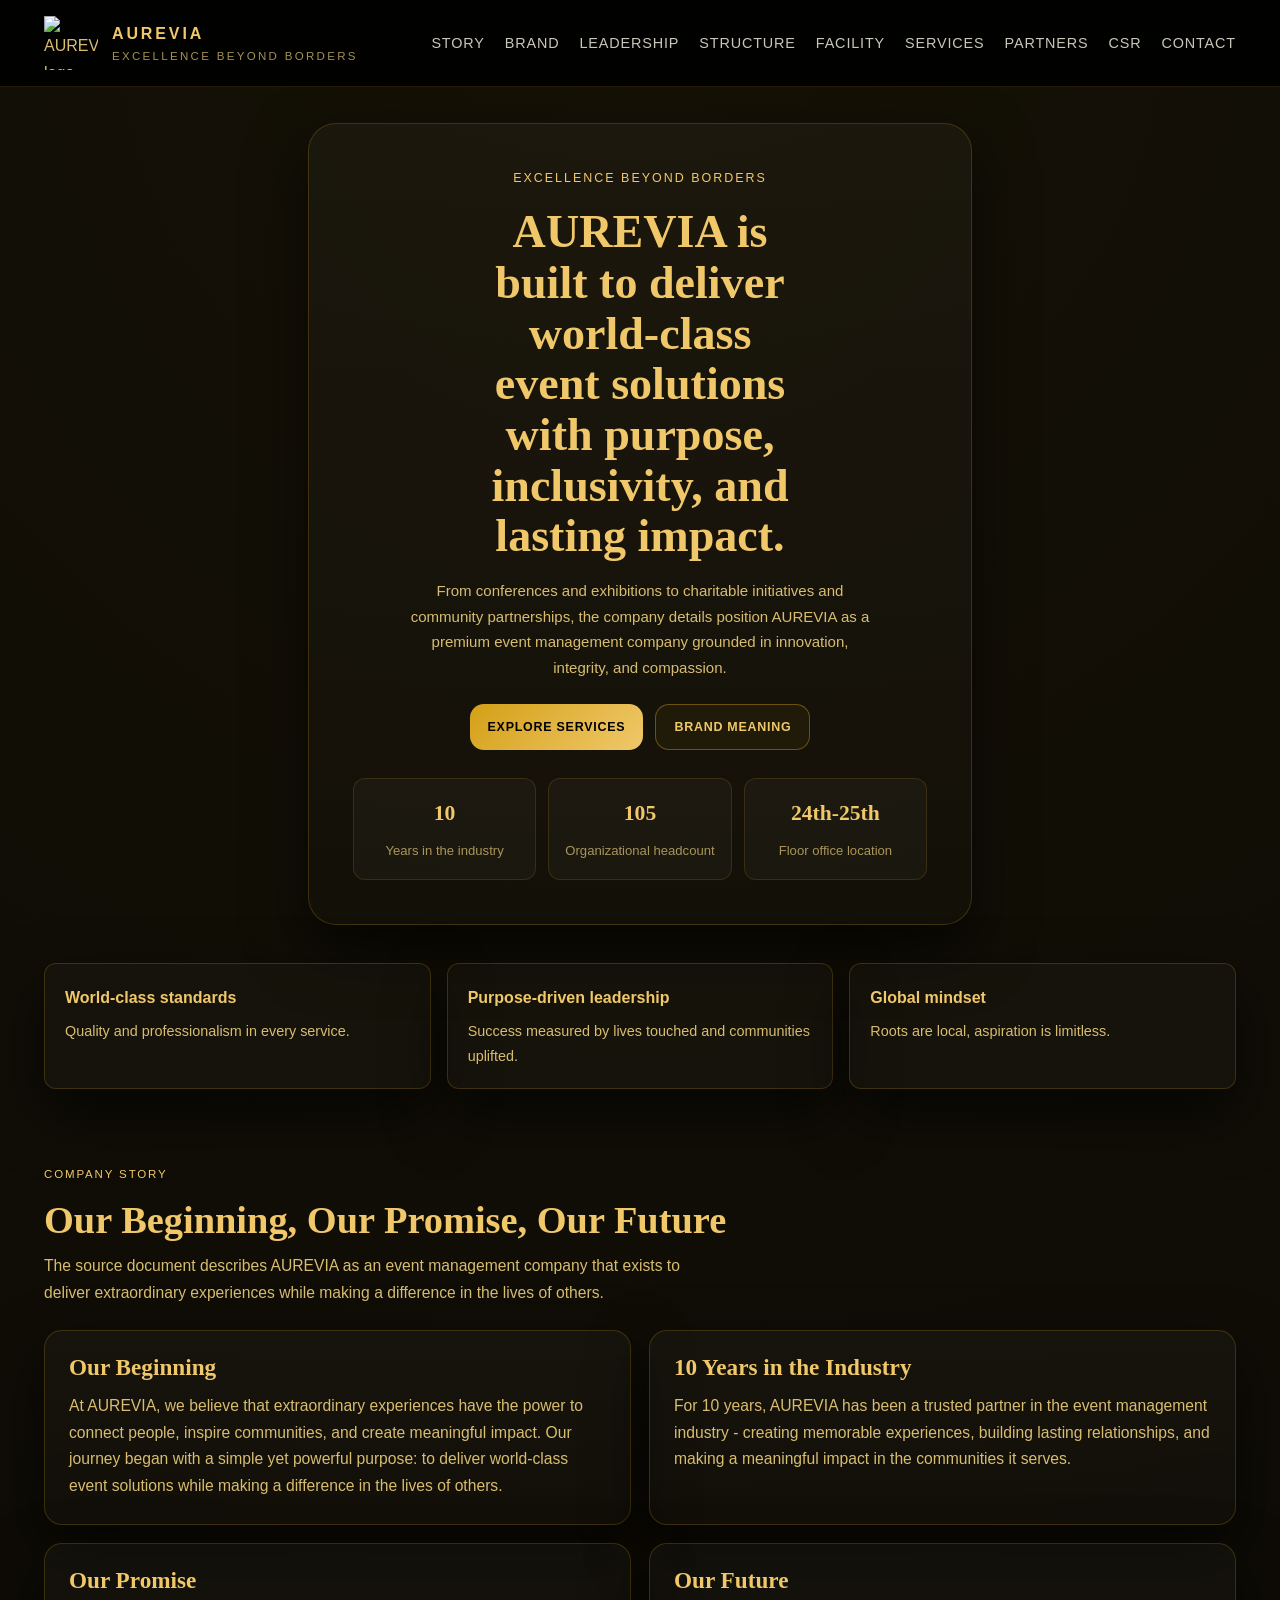
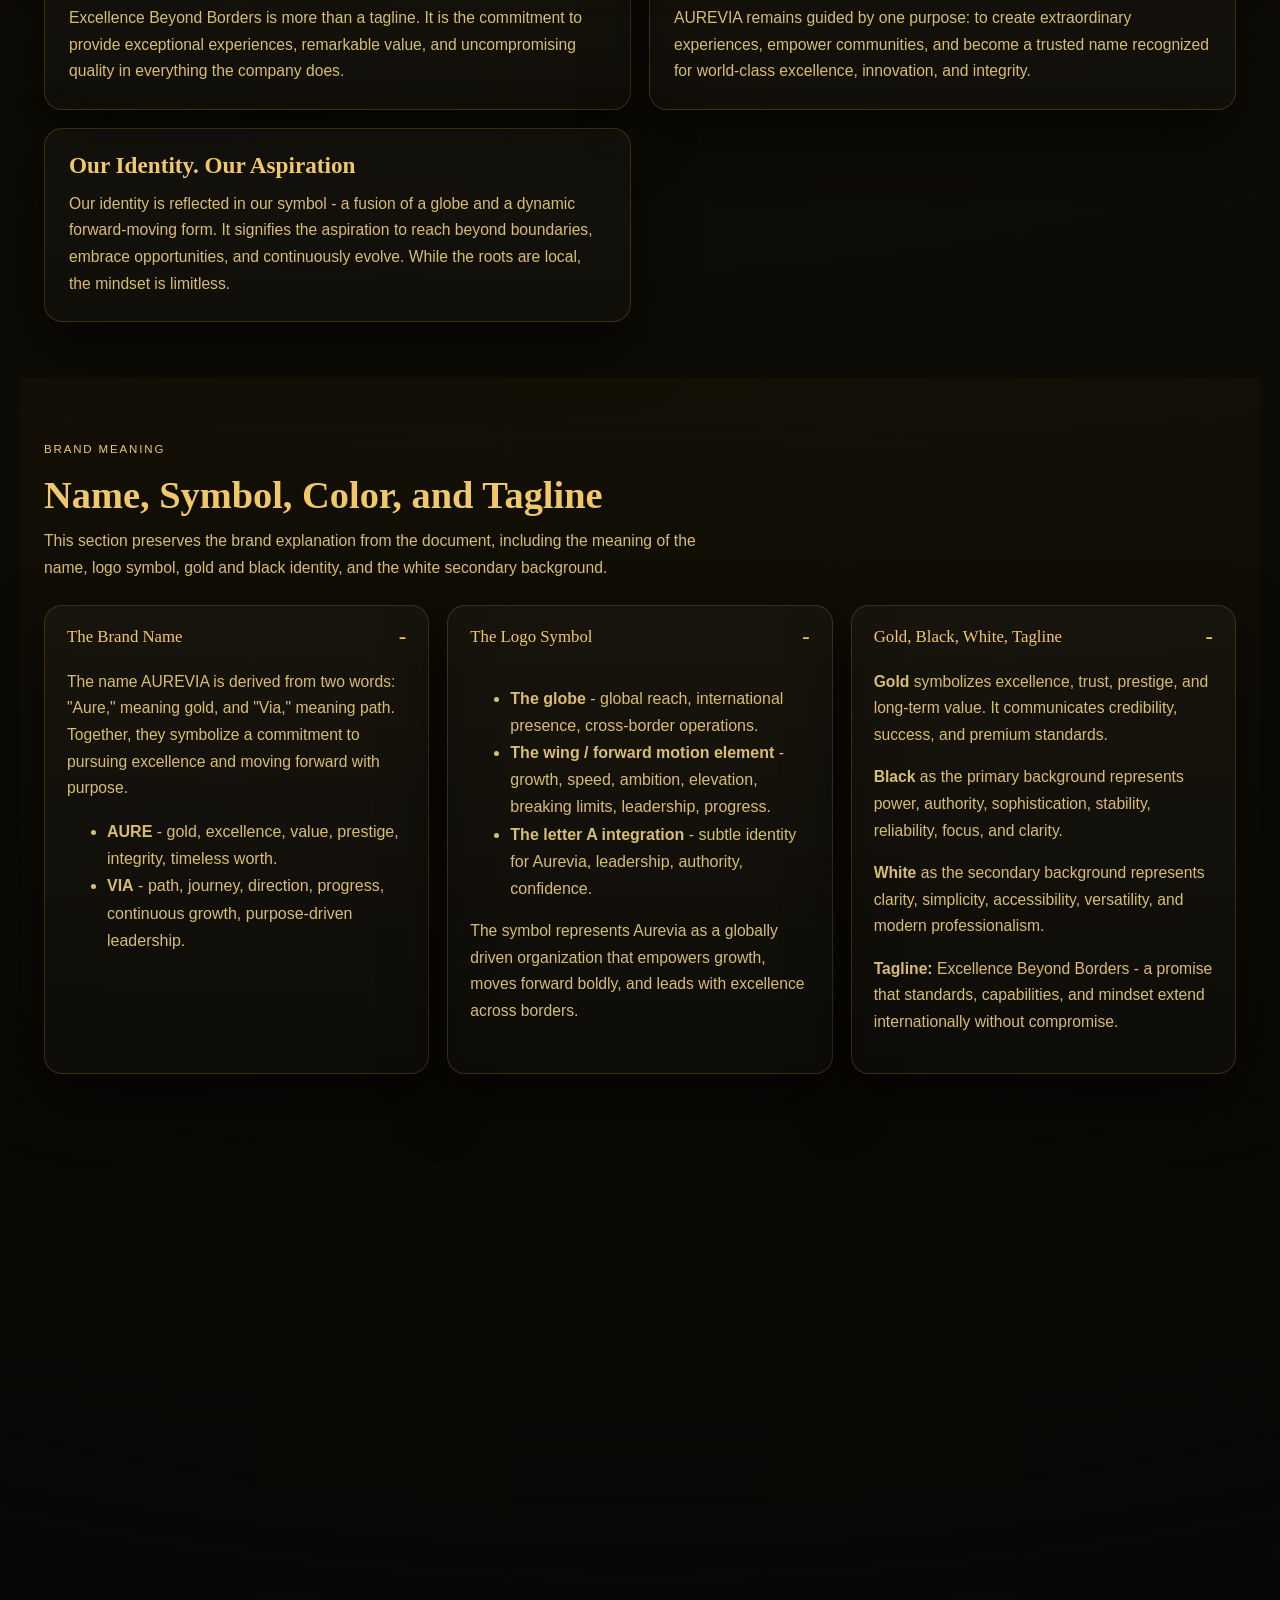
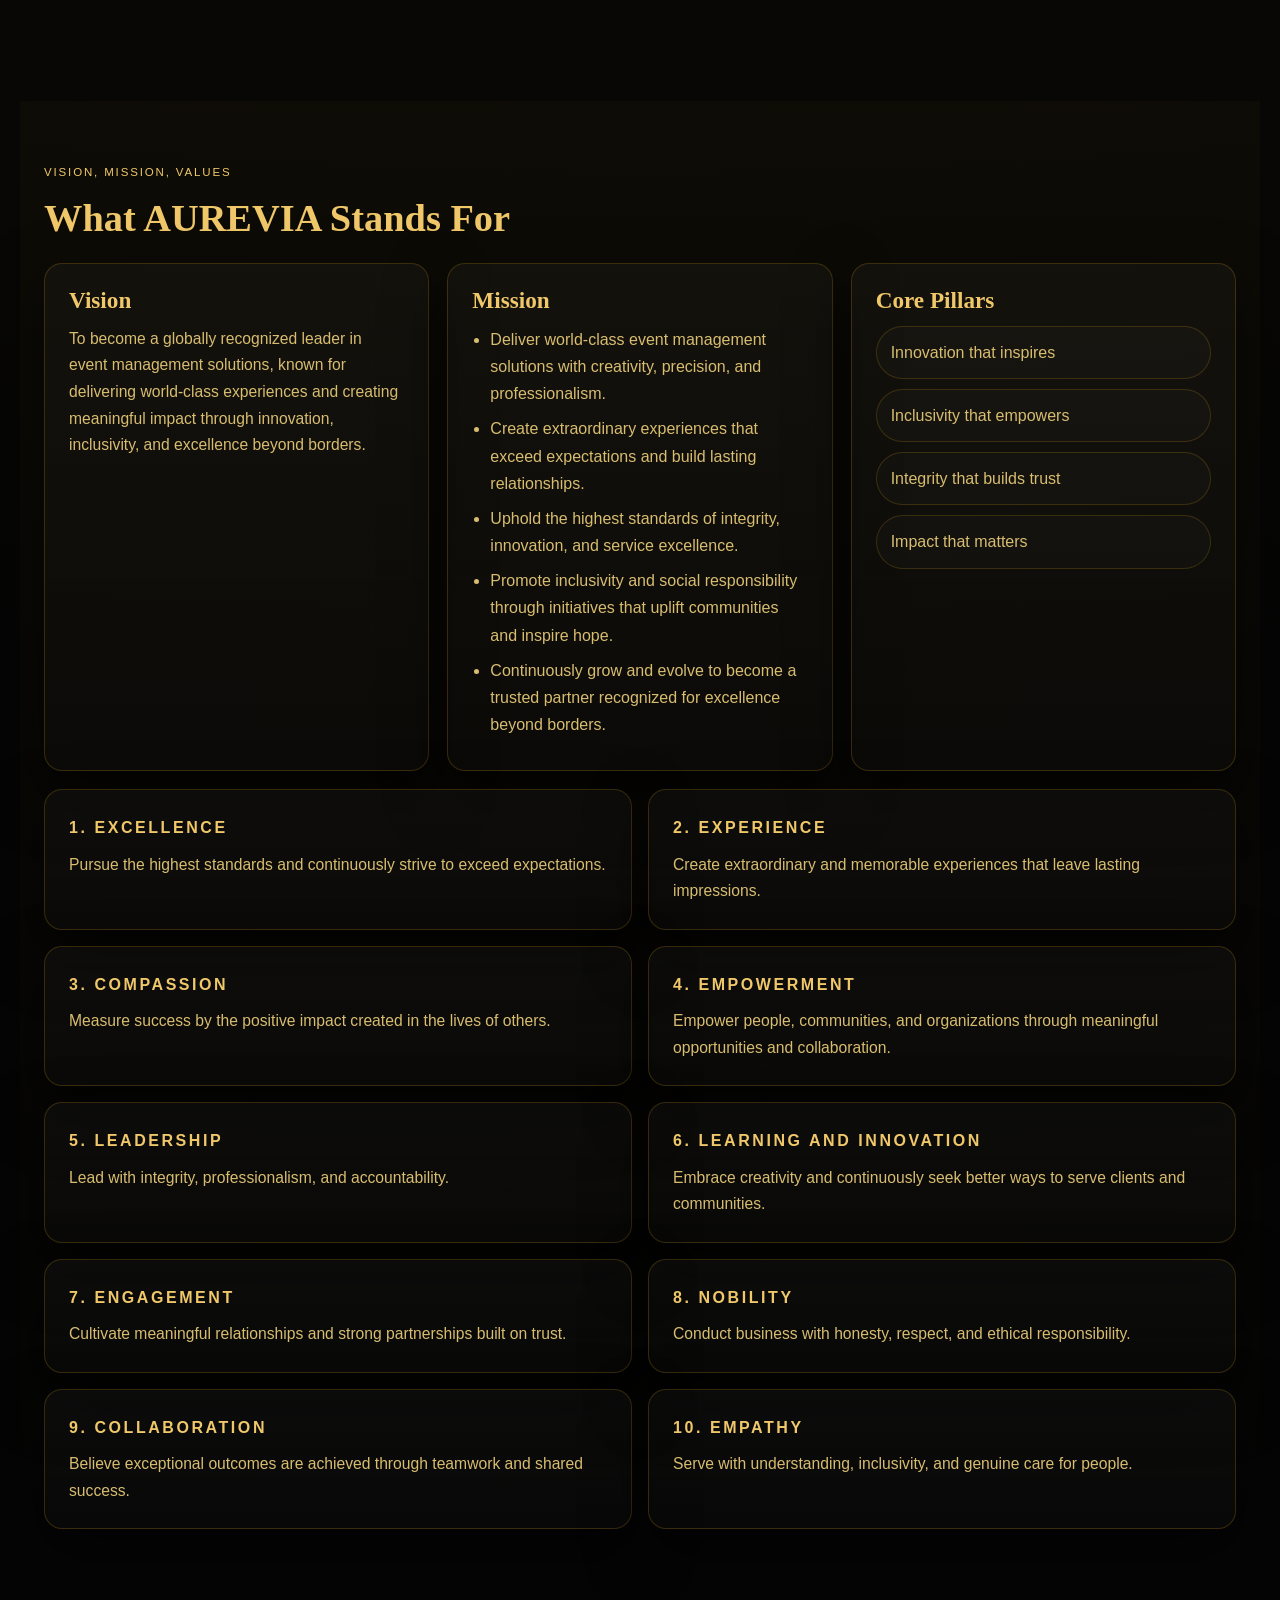
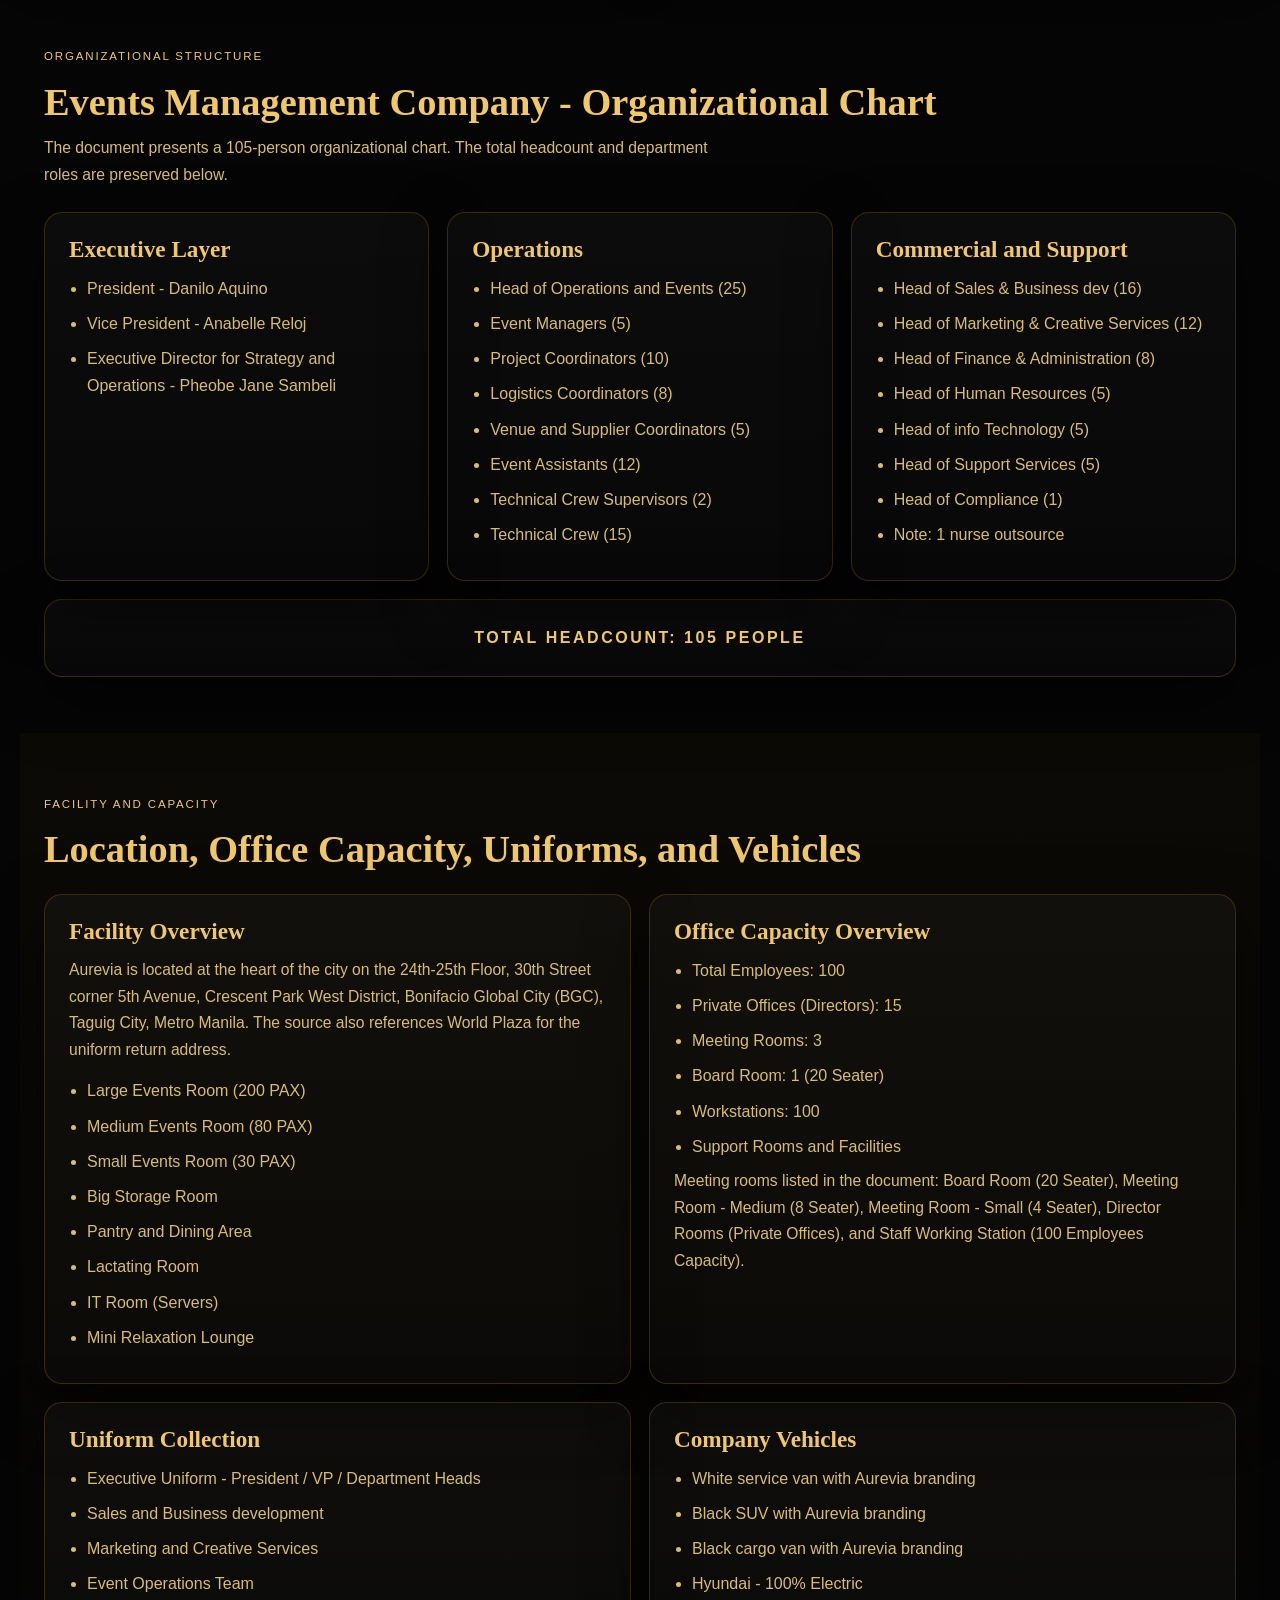
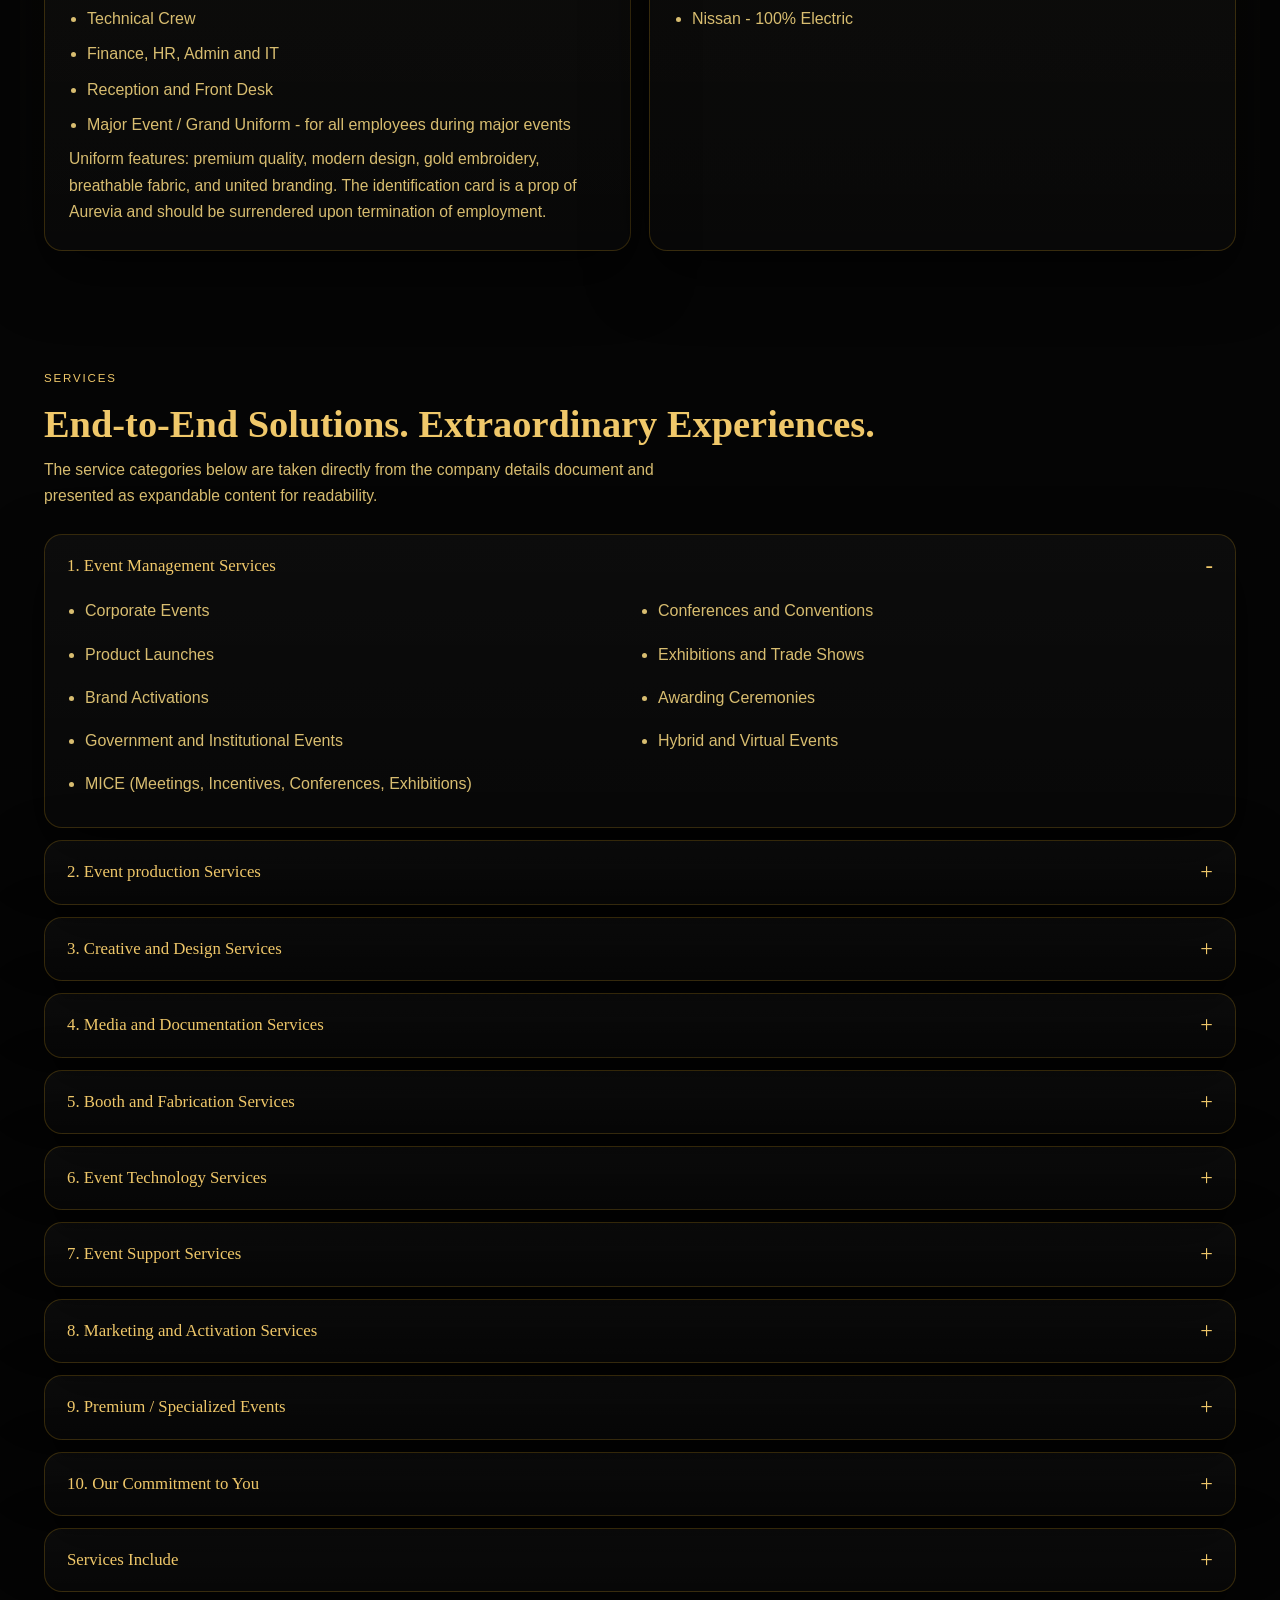
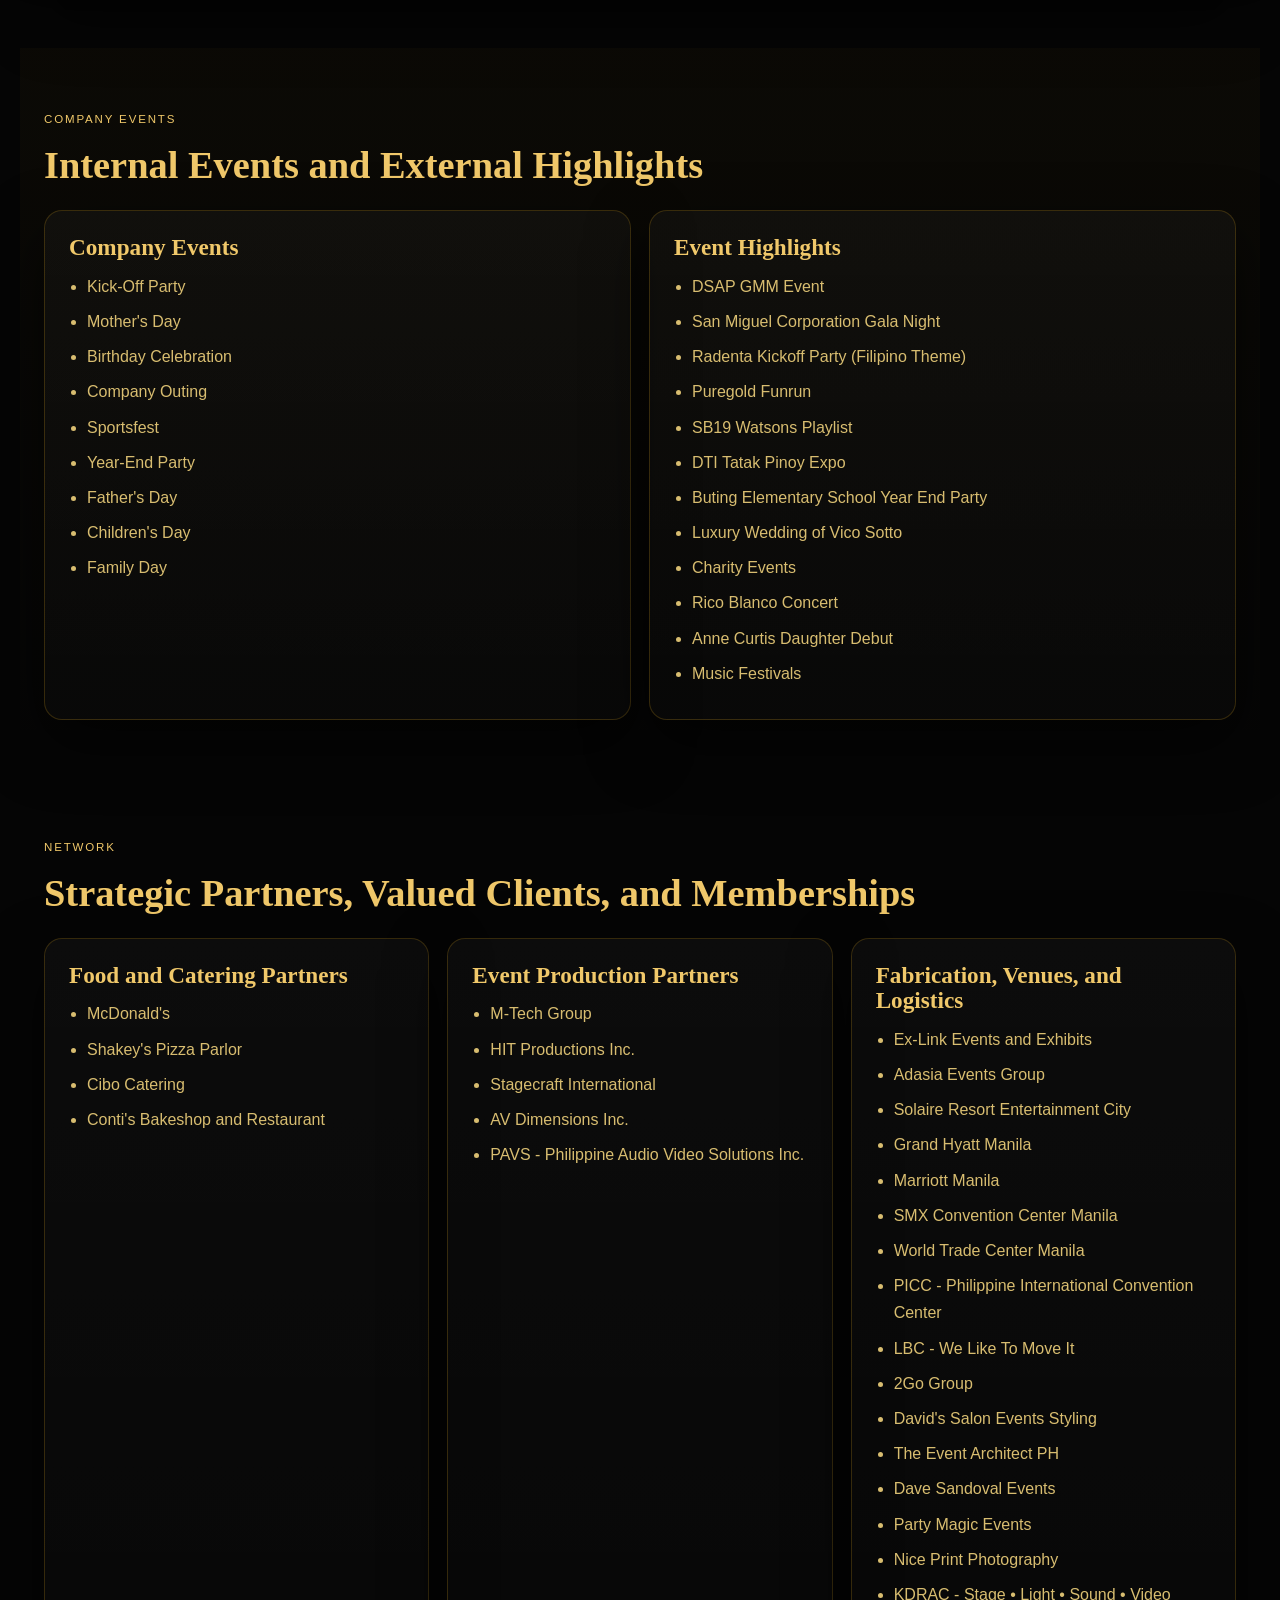
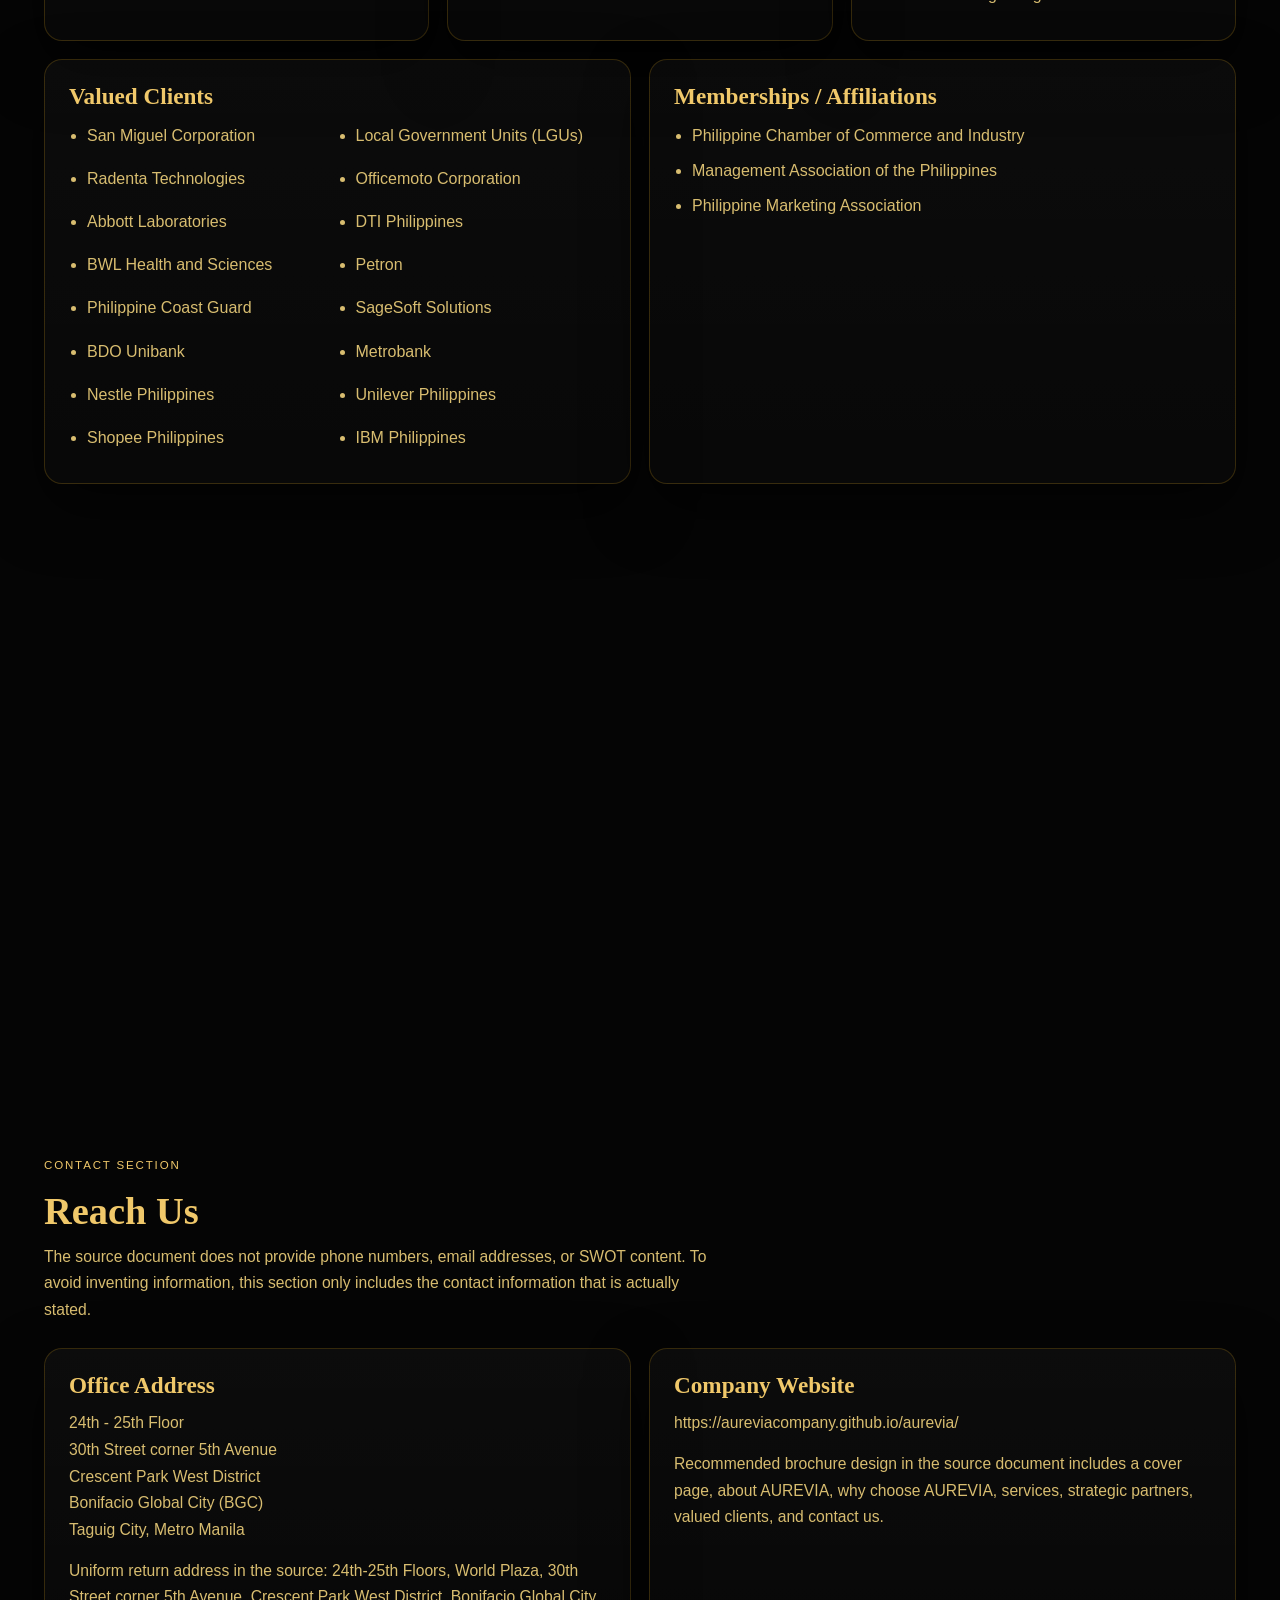
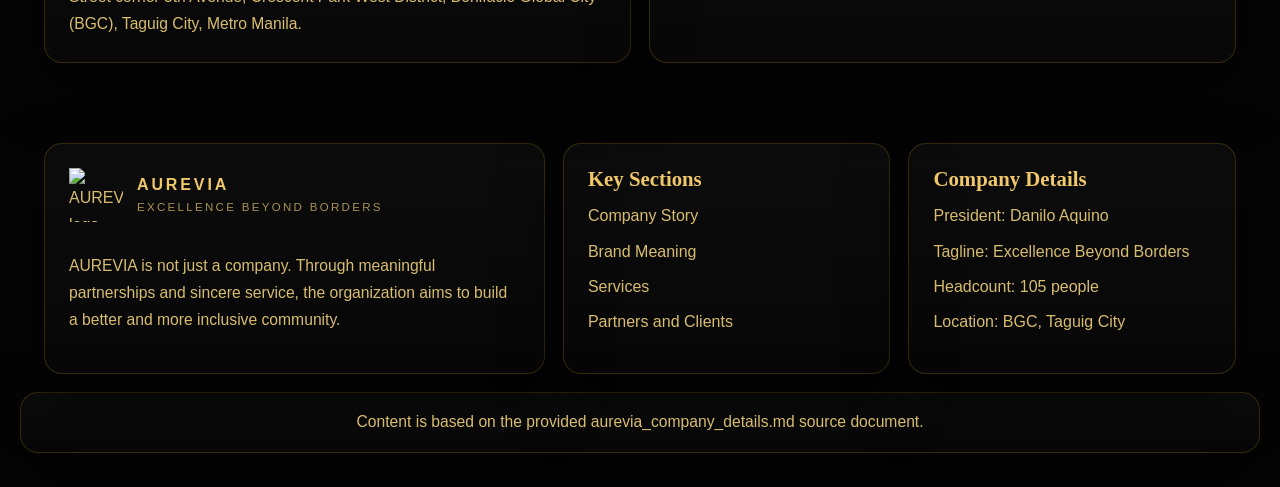
==== index.html @ bca91273 "jkbjkb" ====
<!DOCTYPE html>
<html lang="en">
<head>
  <meta charset="UTF-8">
  <meta name="description" content="AUREVIA company website based on the provided company details document.">
  <meta name="viewport" content="width=device-width, initial-scale=1, shrink-to-fit=no">
  <title>AUREVIA | Excellence Beyond Borders</title>
  <link rel="icon" href="img/core-img/favicon.ico">
  <link rel="stylesheet" href="style.css">
  <link rel="stylesheet" href="css/custom-override.css">
</head>
<body id="top">
  <header class="ve-header" id="ve-sticky">
    <div class="ve-nav-wrap">
      <a class="ve-brand" href="#top" aria-label="AUREVIA home">
        <img src="AUREVIA Logo.png" alt="AUREVIA logo" class="ve-logo-img">
        <span class="ve-brand-copy">
          <strong>AUREVIA</strong>
          <span>Excellence Beyond Borders</span>
        </span>
      </a>

      <nav class="ve-nav" aria-label="Primary navigation">
        <a href="#story">Story</a>
        <a href="#brand">Brand</a>
        <a href="#leadership">Leadership</a>
        <a href="#structure">Structure</a>
        <a href="#facility">Facility</a>
        <a href="#services">Services</a>
        <a href="#partners">Partners</a>
        <a href="#csr">CSR</a>
        <a href="#contact">Contact</a>
      </nav>

      <button class="ve-toggler" id="ve-toggle" aria-label="Toggle menu" aria-expanded="false">
        <span></span><span></span><span></span>
      </button>
    </div>

    <div class="ve-mobile-menu" id="ve-mobile-menu">
      <a href="#story">Story</a>
      <a href="#brand">Brand</a>
      <a href="#leadership">Leadership</a>
      <a href="#structure">Structure</a>
      <a href="#facility">Facility</a>
      <a href="#services">Services</a>
      <a href="#partners">Partners</a>
      <a href="#csr">CSR</a>
      <a href="#contact">Contact</a>
    </div>
  </header>

  <main>
    <section class="ve-hero ve-hero-full" data-reveal>
      <div class="ve-hero-copy">
        <span class="ve-kicker">Excellence Beyond Borders</span>
        <h1>AUREVIA is built to deliver world-class event solutions with purpose, inclusivity, and lasting impact.</h1>
        <p>From conferences and exhibitions to charitable initiatives and community partnerships, the company details position AUREVIA as a premium event management company grounded in innovation, integrity, and compassion.</p>
        <div class="ve-hero-actions">
          <a href="#services" class="ve-btn-primary">Explore Services</a>
          <a href="#brand" class="ve-btn-ghost">Brand Meaning</a>
        </div>
        <div class="ve-hero-metrics">
          <div><strong>10</strong><span>Years in the industry</span></div>
          <div><strong>105</strong><span>Organizational headcount</span></div>
          <div><strong>24th-25th</strong><span>Floor office location</span></div>
        </div>
      </div>
    </section>

    <section class="ve-strip" data-reveal>
      <div><strong>World-class standards</strong><span>Quality and professionalism in every service.</span></div>
      <div><strong>Purpose-driven leadership</strong><span>Success measured by lives touched and communities uplifted.</span></div>
      <div><strong>Global mindset</strong><span>Roots are local, aspiration is limitless.</span></div>
    </section>

    <section class="ve-section" id="story" data-reveal>
      <div class="ve-section-head">
        <span class="ve-section-tag">Company Story</span>
        <h2>Our Beginning, Our Promise, Our Future</h2>
        <p>The source document describes AUREVIA as an event management company that exists to deliver extraordinary experiences while making a difference in the lives of others.</p>
      </div>
      <div class="ve-grid ve-grid-2">
        <article class="ve-card">
          <h3>Our Beginning</h3>
          <p>At AUREVIA, we believe that extraordinary experiences have the power to connect people, inspire communities, and create meaningful impact. Our journey began with a simple yet powerful purpose: to deliver world-class event solutions while making a difference in the lives of others.</p>
        </article>
        <article class="ve-card">
          <h3>10 Years in the Industry</h3>
          <p>For 10 years, AUREVIA has been a trusted partner in the event management industry - creating memorable experiences, building lasting relationships, and making a meaningful impact in the communities it serves.</p>
        </article>
        <article class="ve-card">
          <h3>Our Promise</h3>
          <p>Excellence Beyond Borders is more than a tagline. It is the commitment to provide exceptional experiences, remarkable value, and uncompromising quality in everything the company does.</p>
        </article>
        <article class="ve-card">
          <h3>Our Future</h3>
          <p>AUREVIA remains guided by one purpose: to create extraordinary experiences, empower communities, and become a trusted name recognized for world-class excellence, innovation, and integrity.</p>
        </article>
        <article class="ve-card">
          <h3>Our Identity. Our Aspiration</h3>
          <p>Our identity is reflected in our symbol - a fusion of a globe and a dynamic forward-moving form. It signifies the aspiration to reach beyond boundaries, embrace opportunities, and continuously evolve. While the roots are local, the mindset is limitless.</p>
        </article>
      </div>
    </section>

    <section class="ve-section ve-section-alt" id="brand" data-reveal>
      <div class="ve-section-head">
        <span class="ve-section-tag">Brand Meaning</span>
        <h2>Name, Symbol, Color, and Tagline</h2>
        <p>This section preserves the brand explanation from the document, including the meaning of the name, logo symbol, gold and black identity, and the white secondary background.</p>
      </div>
      <div class="ve-grid ve-grid-3">
        <details class="ve-accordion" open>
          <summary>The Brand Name</summary>
          <div>
            <p>The name AUREVIA is derived from two words: "Aure," meaning gold, and "Via," meaning path. Together, they symbolize a commitment to pursuing excellence and moving forward with purpose.</p>
            <ul>
              <li><strong>AURE</strong> - gold, excellence, value, prestige, integrity, timeless worth.</li>
              <li><strong>VIA</strong> - path, journey, direction, progress, continuous growth, purpose-driven leadership.</li>
            </ul>
          </div>
        </details>
        <details class="ve-accordion" open>
          <summary>The Logo Symbol</summary>
          <div>
            <ul>
              <li><strong>The globe</strong> - global reach, international presence, cross-border operations.</li>
              <li><strong>The wing / forward motion element</strong> - growth, speed, ambition, elevation, breaking limits, leadership, progress.</li>
              <li><strong>The letter A integration</strong> - subtle identity for Aurevia, leadership, authority, confidence.</li>
            </ul>
            <p>The symbol represents Aurevia as a globally driven organization that empowers growth, moves forward boldly, and leads with excellence across borders.</p>
          </div>
        </details>
        <details class="ve-accordion" open>
          <summary>Gold, Black, White, Tagline</summary>
          <div>
            <p><strong>Gold</strong> symbolizes excellence, trust, prestige, and long-term value. It communicates credibility, success, and premium standards.</p>
            <p><strong>Black</strong> as the primary background represents power, authority, sophistication, stability, reliability, focus, and clarity.</p>
            <p><strong>White</strong> as the secondary background represents clarity, simplicity, accessibility, versatility, and modern professionalism.</p>
            <p><strong>Tagline:</strong> Excellence Beyond Borders - a promise that standards, capabilities, and mindset extend internationally without compromise.</p>
          </div>
        </details>
      </div>
    </section>

    <section class="ve-section" id="leadership" data-reveal>
      <div class="ve-section-head">
        <span class="ve-section-tag">Leadership</span>
        <h2>Leadership With Purpose</h2>
        <p>AUREVIA is founded and led by President Danilo Aquino, whose journey as a Person with Disability reflects resilience, determination, and a deep commitment to serving others.</p>
      </div>
      <div class="ve-grid ve-grid-2">
        <article class="ve-card ve-leader-card">
          <div class="ve-avatar">DA</div>
          <div>
            <h3>President Danilo Aquino</h3>
            <p>Founder and leader of AUREVIA. The document explicitly frames his leadership as one centered on resilience, determination, compassion, and community impact.</p>
          </div>
        </article>
        <article class="ve-card">
          <h3>Compassion and Inclusivity</h3>
          <p>Under Danilo Aquino, AUREVIA has embraced a culture of compassion and inclusivity, championing charitable initiatives and meaningful partnerships that bring hope, joy, and opportunities to children, persons with disabilities, and underserved communities.</p>
          <p>These words - We Care. We Share. - define the organization and connect every conference, exhibition, product launch, corporate gathering, and celebration to something greater than the event itself.</p>
        </article>
      </div>
    </section>

    <section class="ve-section ve-section-alt" id="mission" data-reveal>
      <div class="ve-section-head">
        <span class="ve-section-tag">Vision, Mission, Values</span>
        <h2>What AUREVIA Stands For</h2>
      </div>
      <div class="ve-grid ve-grid-3">
        <article class="ve-card">
          <h3>Vision</h3>
          <p>To become a globally recognized leader in event management solutions, known for delivering world-class experiences and creating meaningful impact through innovation, inclusivity, and excellence beyond borders.</p>
        </article>
        <article class="ve-card">
          <h3>Mission</h3>
          <ul class="ve-bullets">
            <li>Deliver world-class event management solutions with creativity, precision, and professionalism.</li>
            <li>Create extraordinary experiences that exceed expectations and build lasting relationships.</li>
            <li>Uphold the highest standards of integrity, innovation, and service excellence.</li>
            <li>Promote inclusivity and social responsibility through initiatives that uplift communities and inspire hope.</li>
            <li>Continuously grow and evolve to become a trusted partner recognized for excellence beyond borders.</li>
          </ul>
        </article>
        <article class="ve-card">
          <h3>Core Pillars</h3>
          <ul class="ve-pill-grid">
            <li>Innovation that inspires</li>
            <li>Inclusivity that empowers</li>
            <li>Integrity that builds trust</li>
            <li>Impact that matters</li>
          </ul>
        </article>
      </div>
      <div class="ve-values-grid">
        <article class="ve-value"><strong>1. Excellence</strong><span>Pursue the highest standards and continuously strive to exceed expectations.</span></article>
        <article class="ve-value"><strong>2. eXperience</strong><span>Create extraordinary and memorable experiences that leave lasting impressions.</span></article>
        <article class="ve-value"><strong>3. Compassion</strong><span>Measure success by the positive impact created in the lives of others.</span></article>
        <article class="ve-value"><strong>4. Empowerment</strong><span>Empower people, communities, and organizations through meaningful opportunities and collaboration.</span></article>
        <article class="ve-value"><strong>5. Leadership</strong><span>Lead with integrity, professionalism, and accountability.</span></article>
        <article class="ve-value"><strong>6. Learning and Innovation</strong><span>Embrace creativity and continuously seek better ways to serve clients and communities.</span></article>
        <article class="ve-value"><strong>7. Engagement</strong><span>Cultivate meaningful relationships and strong partnerships built on trust.</span></article>
        <article class="ve-value"><strong>8. Nobility</strong><span>Conduct business with honesty, respect, and ethical responsibility.</span></article>
        <article class="ve-value"><strong>9. Collaboration</strong><span>Believe exceptional outcomes are achieved through teamwork and shared success.</span></article>
        <article class="ve-value"><strong>10. Empathy</strong><span>Serve with understanding, inclusivity, and genuine care for people.</span></article>
      </div>
    </section>

    <section class="ve-section" id="structure" data-reveal>
      <div class="ve-section-head">
        <span class="ve-section-tag">Organizational Structure</span>
        <h2>Events Management Company - Organizational Chart</h2>
        <p>The document presents a 105-person organizational chart. The total headcount and department roles are preserved below.</p>
      </div>
      <div class="ve-grid ve-grid-3">
        <article class="ve-card"><h3>Executive Layer</h3><ul class="ve-bullets"><li>President - Danilo Aquino</li><li>Vice President - Anabelle Reloj</li><li>Executive Director for Strategy and Operations - Pheobe Jane Sambeli</li></ul></article>
        <article class="ve-card"><h3>Operations</h3><ul class="ve-bullets"><li>Head of Operations and Events (25)</li><li>Event Managers (5)</li><li>Project Coordinators (10)</li><li>Logistics Coordinators (8)</li><li>Venue and Supplier Coordinators (5)</li><li>Event Assistants (12)</li><li>Technical Crew Supervisors (2)</li><li>Technical Crew (15)</li></ul></article>
        <article class="ve-card"><h3>Commercial and Support</h3><ul class="ve-bullets"><li>Head of Sales & Business dev (16)</li><li>Head of Marketing & Creative Services (12)</li><li>Head of Finance & Administration (8)</li><li>Head of Human Resources (5)</li><li>Head of info Technology (5)</li><li>Head of Support Services (5)</li><li>Head of Compliance (1)</li><li>Note: 1 nurse outsource</li></ul></article>
      </div>
      <div class="ve-note">Total Headcount: 105 People</div>
    </section>

    <section class="ve-section ve-section-alt" id="facility" data-reveal>
      <div class="ve-section-head">
        <span class="ve-section-tag">Facility and Capacity</span>
        <h2>Location, Office Capacity, Uniforms, and Vehicles</h2>
      </div>
      <div class="ve-grid ve-grid-2">
        <article class="ve-card">
          <h3>Facility Overview</h3>
          <p>Aurevia is located at the heart of the city on the 24th-25th Floor, 30th Street corner 5th Avenue, Crescent Park West District, Bonifacio Global City (BGC), Taguig City, Metro Manila. The source also references World Plaza for the uniform return address.</p>
          <ul class="ve-bullets">
            <li>Large Events Room (200 PAX)</li>
            <li>Medium Events Room (80 PAX)</li>
            <li>Small Events Room (30 PAX)</li>
            <li>Big Storage Room</li>
            <li>Pantry and Dining Area</li>
            <li>Lactating Room</li>
            <li>IT Room (Servers)</li>
            <li>Mini Relaxation Lounge</li>
          </ul>
        </article>
        <article class="ve-card">
          <h3>Office Capacity Overview</h3>
          <ul class="ve-bullets">
            <li>Total Employees: 100</li>
            <li>Private Offices (Directors): 15</li>
            <li>Meeting Rooms: 3</li>
            <li>Board Room: 1 (20 Seater)</li>
            <li>Workstations: 100</li>
            <li>Support Rooms and Facilities</li>
          </ul>
          <p>Meeting rooms listed in the document: Board Room (20 Seater), Meeting Room - Medium (8 Seater), Meeting Room - Small (4 Seater), Director Rooms (Private Offices), and Staff Working Station (100 Employees Capacity).</p>
        </article>
        <article class="ve-card">
          <h3>Uniform Collection</h3>
          <ul class="ve-bullets">
            <li>Executive Uniform - President / VP / Department Heads</li>
            <li>Sales and Business development</li>
            <li>Marketing and Creative Services</li>
            <li>Event Operations Team</li>
            <li>Technical Crew</li>
            <li>Finance, HR, Admin and IT</li>
            <li>Reception and Front Desk</li>
            <li>Major Event / Grand Uniform - for all employees during major events</li>
          </ul>
          <p>Uniform features: premium quality, modern design, gold embroidery, breathable fabric, and united branding. The identification card is a prop of Aurevia and should be surrendered upon termination of employment.</p>
        </article>
        <article class="ve-card">
          <h3>Company Vehicles</h3>
          <ul class="ve-bullets">
            <li>White service van with Aurevia branding</li>
            <li>Black SUV with Aurevia branding</li>
            <li>Black cargo van with Aurevia branding</li>
            <li>Hyundai - 100% Electric</li>
            <li>Nissan - 100% Electric</li>
          </ul>
        </article>
      </div>
    </section>

    <section class="ve-section" id="services" data-reveal>
      <div class="ve-section-head">
        <span class="ve-section-tag">Services</span>
        <h2>End-to-End Solutions. Extraordinary Experiences.</h2>
        <p>The service categories below are taken directly from the company details document and presented as expandable content for readability.</p>
      </div>
      <div class="ve-accordion-list">
        <details class="ve-accordion" open><summary>1. Event Management Services</summary><div><ul class="ve-bullets inline"><li>Corporate Events</li><li>Conferences and Conventions</li><li>Product Launches</li><li>Exhibitions and Trade Shows</li><li>Brand Activations</li><li>Awarding Ceremonies</li><li>Government and Institutional Events</li><li>Hybrid and Virtual Events</li><li>MICE (Meetings, Incentives, Conferences, Exhibitions)</li></ul></div></details>
        <details class="ve-accordion"><summary>2. Event production Services</summary><div><ul class="ve-bullets inline"><li>Stage Design and production</li><li>Audio-Visual production</li><li>Sound System Management</li><li>Lighting Design and execution</li><li>LED Wall Integration</li><li>Technical Direction</li><li>Event Run-Down Management</li><li>Livestream and Broadcast production</li></ul></div></details>
        <details class="ve-accordion"><summary>3. Creative and Design Services</summary><div><ul class="ve-bullets inline"><li>Event Concept development</li><li>Event Branding and Visual Identity</li><li>Graphic Design (tarpaulin, backdrops, invites)</li><li>Motion Graphics and Video Assets</li><li>Event Styling Concepts</li></ul></div></details>
        <details class="ve-accordion"><summary>4. Media and Documentation Services</summary><div><ul class="ve-bullets inline"><li>Event Photography</li><li>Event Videography</li><li>Same-Day Edit (SDE) Videos</li><li>Social Media Event Coverage</li><li>Highlight Reels and Corporate AVPs</li></ul></div></details>
        <details class="ve-accordion"><summary>5. Booth and Fabrication Services</summary><div><ul class="ve-bullets inline"><li>Exhibit Booth Design and Construction</li><li>Event Backdrop Fabrication</li><li>Stage Set Construction</li><li>Mall Activation Booths</li><li>Custom Installations</li><li>Corporate Display Structures</li></ul></div></details>
        <details class="ve-accordion"><summary>6. Event Technology Services</summary><div><ul class="ve-bullets inline"><li>Online Registration Systems</li><li>QR Code Attendance Systems</li><li>Event Mobile Applications</li><li>Digital Ticketing Systems</li><li>Virtual Event Platforms</li><li>Hybrid Event Integration</li><li>Audience Engagement Tools</li></ul></div></details>
        <details class="ve-accordion"><summary>7. Event Support Services</summary><div><ul class="ve-bullets inline"><li>Catering Coordination</li><li>Venue Sourcing</li><li>Event Manpower (ushers, coordinators, staff)</li><li>VIP and Protocol Management</li><li>Event Logistics Coordination</li><li>Security Coordination</li><li>Transportation Coordination</li></ul></div></details>
        <details class="ve-accordion"><summary>8. Marketing and Activation Services</summary><div><ul class="ve-bullets inline"><li>Brand Activations</li><li>Experiential Marketing Campaigns</li><li>Product Sampling Events</li><li>Corporate Promotions</li><li>Influencer Events</li><li>Consumer Engagement Campaigns</li></ul></div></details>
        <details class="ve-accordion"><summary>9. Premium / Specialized Events</summary><div><ul class="ve-bullets inline"><li>International Conferences</li><li>Embassy and Diplomatic Events</li><li>Investor Forums</li><li>Luxury Gala Events</li><li>Corporate Anniversaries</li><li>dst Events</li><li>Executive Retreats</li><li>ESG / Sustainability Events</li></ul></div></details>
        <details class="ve-accordion"><summary>10. Our Commitment to You</summary><div><p>AUREVIA is committed to delivering excellence at every step, combining creativity, innovation, and flawless execution to create meaningful experiences that leave a lasting impact.</p><p>Your vision. Our passion. Unforgettable results.</p><ul class="ve-bullets inline"><li>Experienced Professionals</li><li>Innovative and Creative</li><li>Reliable execution</li><li>Trusted Network of Partners</li><li>Excellence Beyond Borders</li></ul></div></details>
        <details class="ve-accordion"><summary>Services Include</summary><div><ul class="ve-bullets inline"><li>Business registration</li><li>Certificates</li><li>Awards</li><li>etc.</li></ul></div></details>
      </div>
    </section>

    <section class="ve-section ve-section-alt" id="events" data-reveal>
      <div class="ve-section-head">
        <span class="ve-section-tag">Company Events</span>
        <h2>Internal Events and External Highlights</h2>
      </div>
      <div class="ve-grid ve-grid-2">
        <article class="ve-card">
          <h3>Company Events</h3>
          <ul class="ve-bullets">
            <li>Kick-Off Party</li>
            <li>Mother's Day</li>
            <li>Birthday Celebration</li>
            <li>Company Outing</li>
            <li>Sportsfest</li>
            <li>Year-End Party</li>
            <li>Father's Day</li>
            <li>Children's Day</li>
            <li>Family Day</li>
          </ul>
        </article>
        <article class="ve-card">
          <h3>Event Highlights</h3>
          <ul class="ve-bullets">
            <li>DSAP GMM Event</li>
            <li>San Miguel Corporation Gala Night</li>
            <li>Radenta Kickoff Party (Filipino Theme)</li>
            <li>Puregold Funrun</li>
            <li>SB19 Watsons Playlist</li>
            <li>DTI Tatak Pinoy Expo</li>
            <li>Buting Elementary School Year End Party</li>
            <li>Luxury Wedding of Vico Sotto</li>
            <li>Charity Events</li>
            <li>Rico Blanco Concert</li>
            <li>Anne Curtis Daughter Debut</li>
            <li>Music Festivals</li>
          </ul>
        </article>
      </div>
    </section>

    <section class="ve-section" id="partners" data-reveal>
      <div class="ve-section-head">
        <span class="ve-section-tag">Network</span>
        <h2>Strategic Partners, Valued Clients, and Memberships</h2>
      </div>
      <div class="ve-grid ve-grid-3">
        <article class="ve-card"><h3>Food and Catering Partners</h3><ul class="ve-bullets"><li>McDonald's</li><li>Shakey's Pizza Parlor</li><li>Cibo Catering</li><li>Conti's Bakeshop and Restaurant</li></ul></article>
        <article class="ve-card"><h3>Event Production Partners</h3><ul class="ve-bullets"><li>M-Tech Group</li><li>HIT Productions Inc.</li><li>Stagecraft International</li><li>AV Dimensions Inc.</li><li>PAVS - Philippine Audio Video Solutions Inc.</li></ul></article>
        <article class="ve-card"><h3>Fabrication, Venues, and Logistics</h3><ul class="ve-bullets"><li>Ex-Link Events and Exhibits</li><li>Adasia Events Group</li><li>Solaire Resort Entertainment City</li><li>Grand Hyatt Manila</li><li>Marriott Manila</li><li>SMX Convention Center Manila</li><li>World Trade Center Manila</li><li>PICC - Philippine International Convention Center</li><li>LBC - We Like To Move It</li><li>2Go Group</li><li>David's Salon Events Styling</li><li>The Event Architect PH</li><li>Dave Sandoval Events</li><li>Party Magic Events</li><li>Nice Print Photography</li><li>KDRAC - Stage • Light • Sound • Video</li></ul></article>
      </div>
      <div class="ve-grid ve-grid-2 ve-mt-2">
        <article class="ve-card"><h3>Valued Clients</h3><ul class="ve-bullets inline"><li>San Miguel Corporation</li><li>Local Government Units (LGUs)</li><li>Radenta Technologies</li><li>Officemoto Corporation</li><li>Abbott Laboratories</li><li>DTI Philippines</li><li>BWL Health and Sciences</li><li>Petron</li><li>Philippine Coast Guard</li><li>SageSoft Solutions</li><li>BDO Unibank</li><li>Metrobank</li><li>Nestle Philippines</li><li>Unilever Philippines</li><li>Shopee Philippines</li><li>IBM Philippines</li></ul></article>
        <article class="ve-card"><h3>Memberships / Affiliations</h3><ul class="ve-bullets"><li>Philippine Chamber of Commerce and Industry</li><li>Management Association of the Philippines</li><li>Philippine Marketing Association</li></ul></article>
      </div>
    </section>

    <section class="ve-section ve-section-alt" id="csr" data-reveal>
      <div class="ve-section-head">
        <span class="ve-section-tag">CSR / Community Impact</span>
        <h2>We Care. We Share. We Support. We Build.</h2>
      </div>
      <div class="ve-grid ve-grid-2">
        <article class="ve-card">
          <h3>In Partnership With</h3>
          <ul class="ve-bullets">
            <li>PDAO - Persons with Disability Affairs Office</li>
            <li>DSWD - Department of Social Welfare and development</li>
            <li>NCDA - National Council on Disability Affairs</li>
          </ul>
          <h3>CSR Activities</h3>
          <ul class="ve-bullets">
            <li>Charity Event with PDAO</li>
            <li>Kids Event - "Bringing Smiles, Inspiring Dreams - Kids' Day Out"</li>
            <li>CSR Activity in Partnership with DSWD</li>
          </ul>
        </article>
        <article class="ve-card">
          <h3>Our Commitments</h3>
          <ul class="ve-bullets">
            <li>WE CARE for people</li>
            <li>WE SHARE our time and resources</li>
            <li>WE SUPPORT inclusive communities</li>
            <li>WE BUILD a better tomorrow</li>
          </ul>
          <p>Every event the company creates is presented as an opportunity to inspire, give back, and make a lasting impact. The source concludes this section with: AUREVIA - Excellence Beyond Borders, Compassion Beyond Events.</p>
        </article>
      </div>
    </section>

    <section class="ve-section" id="contact" data-reveal>
      <div class="ve-section-head">
        <span class="ve-section-tag">Contact Section</span>
        <h2>Reach Us</h2>
        <p>The source document does not provide phone numbers, email addresses, or SWOT content. To avoid inventing information, this section only includes the contact information that is actually stated.</p>
      </div>
      <div class="ve-grid ve-grid-2">
        <article class="ve-card">
          <h3>Office Address</h3>
          <p>24th - 25th Floor<br>30th Street corner 5th Avenue<br>Crescent Park West District<br>Bonifacio Global City (BGC)<br>Taguig City, Metro Manila</p>
          <p>Uniform return address in the source: 24th-25th Floors, World Plaza, 30th Street corner 5th Avenue, Crescent Park West District, Bonifacio Global City (BGC), Taguig City, Metro Manila.</p>
        </article>
        <article class="ve-card">
          <h3>Company Website</h3>
          <p><a href="https://aureviacompany.github.io/aurevia/" target="_blank" rel="noreferrer">https://aureviacompany.github.io/aurevia/</a></p>
          <p>Recommended brochure design in the source document includes a cover page, about AUREVIA, why choose AUREVIA, services, strategic partners, valued clients, and contact us.</p>
        </article>
      </div>
    </section>
  </main>

  <footer class="ve-footer">
    <div class="ve-footer-inner">
      <div>
        <a class="ve-brand ve-brand-footer" href="#top">
          <img src="AUREVIA Logo.png" alt="AUREVIA logo" class="ve-logo-img">
          <span class="ve-brand-copy"><strong>AUREVIA</strong><span>Excellence Beyond Borders</span></span>
        </a>
        <p>AUREVIA is not just a company. Through meaningful partnerships and sincere service, the organization aims to build a better and more inclusive community.</p>
      </div>
      <div>
        <h3>Key Sections</h3>
        <ul>
          <li><a href="#story">Company Story</a></li>
          <li><a href="#brand">Brand Meaning</a></li>
          <li><a href="#services">Services</a></li>
          <li><a href="#partners">Partners and Clients</a></li>
        </ul>
      </div>
      <div>
        <h3>Company Details</h3>
        <ul>
          <li>President: Danilo Aquino</li>
          <li>Tagline: Excellence Beyond Borders</li>
          <li>Headcount: 105 people</li>
          <li>Location: BGC, Taguig City</li>
        </ul>
      </div>
    </div>
    <div class="ve-footer-bottom">
      <p>Content is based on the provided aurevia_company_details.md source document.</p>
    </div>
  </footer>

  <script src="js/vaultedge.js"></script>
</body>
</html>
---- css/custom-override.css ----
/* Aurevia corporate theme - black and gold */
:root {
  --bg: #050505;
  --bg-alt: #0b0b0b;
  --panel: #101010;
  --panel-2: #151515;
  --line: rgba(212, 160, 23, 0.22);
  --line-2: rgba(212, 160, 23, 0.36);
  --gold: #d4a017;
  --gold-soft: #f0c86a;
  --text: #d8bd70;
  --muted: rgba(216, 189, 112, 0.76);
  --white: #f7f2e4;
  --shadow: 0 24px 60px rgba(0, 0, 0, 0.6);
  --radius: 18px;
  --radius-sm: 12px;
  --container: 1240px;
}

html {
  scroll-behavior: smooth;
}

body {
  margin: 0;
  background: radial-gradient(circle at top, rgba(212, 160, 23, 0.08), transparent 34%), var(--bg);
  color: var(--text);
  font-family: Arial, Helvetica, sans-serif;
  line-height: 1.7;
}

* {
  box-sizing: border-box;
}

a {
  color: inherit;
  text-decoration: none;
}

a:hover {
  color: var(--gold-soft);
}

img {
  display: block;
  max-width: 100%;
}

button,
summary {
  font: inherit;
}

.preloader {
  position: fixed;
  inset: 0;
  background: #000;
  display: flex;
  align-items: center;
  justify-content: center;
  z-index: 9999;
  transition: opacity 0.35s ease, visibility 0.35s ease;
}

.preloader.is-hidden {
  opacity: 0;
  visibility: hidden;
}

.lds-ellipsis {
  display: inline-block;
  position: relative;
  width: 72px;
  height: 72px;
}

.lds-ellipsis div {
  position: absolute;
  top: 30px;
  width: 12px;
  height: 12px;
  border-radius: 50%;
  background: var(--gold);
  animation-timing-function: cubic-bezier(0, 1, 1, 0);
}

.lds-ellipsis div:nth-child(1) { left: 8px; animation: ellipsis1 0.6s infinite; }
.lds-ellipsis div:nth-child(2) { left: 8px; animation: ellipsis2 0.6s infinite; }
.lds-ellipsis div:nth-child(3) { left: 30px; animation: ellipsis2 0.6s infinite; }
.lds-ellipsis div:nth-child(4) { left: 52px; animation: ellipsis3 0.6s infinite; }

@keyframes ellipsis1 {
  0% { transform: scale(0); }
  100% { transform: scale(1); }
}
@keyframes ellipsis2 {
  0% { transform: translate(0, 0); }
  100% { transform: translate(22px, 0); }
}
@keyframes ellipsis3 {
  0% { transform: scale(1); }
  100% { transform: scale(0); }
}

.ve-header {
  position: sticky;
  top: 0;
  z-index: 50;
  background: rgba(0, 0, 0, 0.92);
  backdrop-filter: blur(14px);
  border-bottom: 1px solid rgba(212, 160, 23, 0.16);
}

.ve-nav-wrap {
  max-width: var(--container);
  margin: 0 auto;
  padding: 16px 24px;
  min-height: 84px;
  display: flex;
  align-items: center;
  justify-content: space-between;
  gap: 20px;
}

.ve-brand {
  display: inline-flex;
  align-items: center;
  gap: 14px;
  min-width: 0;
}

.ve-brand-copy {
  display: flex;
  flex-direction: column;
  min-width: 0;
}

.ve-brand-copy strong,
.ve-brand-copy span {
  white-space: nowrap;
  overflow: hidden;
  text-overflow: ellipsis;
}

.ve-brand-copy strong {
  font-size: 1rem;
  letter-spacing: 0.18em;
  color: var(--gold-soft);
}

.ve-brand-copy span {
  font-size: 0.72rem;
  letter-spacing: 0.2em;
  color: var(--muted);
  text-transform: uppercase;
}

.ve-logo-img {
  width: 54px;
  height: 54px;
  object-fit: contain;
  flex: 0 0 auto;
}

.ve-nav {
  display: flex;
  align-items: center;
  gap: 20px;
  flex-wrap: wrap;
  justify-content: flex-end;
}

.ve-nav a {
  position: relative;
  color: rgba(247, 242, 228, 0.82);
  font-size: 0.9rem;
  letter-spacing: 0.06em;
  text-transform: uppercase;
  padding: 10px 0;
}

.ve-nav a::after {
  content: "";
  position: absolute;
  left: 0;
  bottom: 0;
  width: 100%;
  height: 2px;
  background: linear-gradient(90deg, transparent, var(--gold), transparent);
  transform: scaleX(0);
  transform-origin: center;
  transition: transform 0.25s ease;
}

.ve-nav a:hover::after,
.ve-nav a:focus-visible::after {
  transform: scaleX(1);
}

.ve-toggler {
  display: none;
  background: transparent;
  border: 1px solid rgba(212, 160, 23, 0.36);
  border-radius: 12px;
  width: 50px;
  height: 50px;
  align-items: center;
  justify-content: center;
  gap: 5px;
  flex-direction: column;
  cursor: pointer;
}

.ve-toggler span {
  display: block;
  width: 20px;
  height: 2px;
  background: var(--gold-soft);
  border-radius: 999px;
}

.ve-mobile-menu {
  display: none;
  max-width: var(--container);
  margin: 0 auto;
  padding: 0 24px 20px;
  border-top: 1px solid rgba(212, 160, 23, 0.12);
}

.ve-mobile-menu.open {
  display: grid;
  grid-template-columns: repeat(2, minmax(0, 1fr));
  gap: 8px;
}

.ve-mobile-menu a {
  padding: 12px 14px;
  border-radius: 12px;
  border: 1px solid rgba(212, 160, 23, 0.14);
  background: rgba(255, 255, 255, 0.02);
  color: rgba(247, 242, 228, 0.86);
  text-transform: uppercase;
  letter-spacing: 0.08em;
  font-size: 0.8rem;
}

main {
  display: block;
}

.ve-hero,
.ve-strip,
.ve-section,
.ve-footer-inner,
.ve-footer-bottom {
  max-width: var(--container);
  margin: 0 auto;
  padding-left: 24px;
  padding-right: 24px;
}

.ve-hero {
  padding-top: 36px;
  padding-bottom: 28px;
  display: grid;
  grid-template-columns: minmax(0, 1fr);
  gap: 0;
  align-items: stretch;
}

.ve-hero-copy,
.ve-hero-panel,
.ve-card,
.ve-accordion,
.ve-value,
.ve-note,
.ve-strip > div,
.ve-footer-inner > div,
.ve-footer-bottom {
  border: 1px solid var(--line);
  background: linear-gradient(180deg, rgba(255, 255, 255, 0.03), rgba(255, 255, 255, 0.01));
  box-shadow: var(--shadow);
}

.ve-hero-copy {
  border-radius: 28px;
  padding: clamp(24px, 4vw, 44px);
  display: flex;
  flex-direction: column;
  justify-content: center;
  min-height: 420px;
}

.ve-hero-full .ve-hero-copy {
  align-items: center;
  text-align: center;
  max-width: 920px;
  margin: 0 auto;
}

.ve-kicker,
.ve-section-tag,
.ve-value strong,
.ve-note {
  color: var(--gold-soft);
  text-transform: uppercase;
  letter-spacing: 0.16em;
}

.ve-kicker {
  display: inline-block;
  font-size: 0.78rem;
  margin-bottom: 18px;
}

.ve-hero h1,
.ve-section-head h2,
.ve-card h3,
.ve-accordion summary,
.ve-footer h3 {
  font-family: Georgia, "Times New Roman", serif;
  color: var(--gold-soft);
  line-height: 1.1;
  margin: 0;
}

.ve-hero h1 {
  font-size: clamp(2rem, 3.6vw, 3.5rem);
  max-width: 14ch;
}

.ve-hero p,
.ve-section-head p,
.ve-card p,
.ve-accordion p,
.ve-value span,
.ve-strip span,
.ve-footer p,
.ve-footer-bottom p {
  color: var(--text);
  font-size: 0.98rem;
}

.ve-hero p {
  max-width: 56ch;
  margin: 16px 0 0;
  font-size: 0.94rem;
}

.ve-hero-actions {
  display: flex;
  gap: 12px;
  flex-wrap: wrap;
  justify-content: center;
  margin-top: 24px;
}

.ve-btn-primary,
.ve-btn-ghost {
  display: inline-flex;
  align-items: center;
  justify-content: center;
  min-height: 46px;
  padding: 0 18px;
  border-radius: 14px;
  font-weight: 700;
  letter-spacing: 0.06em;
  text-transform: uppercase;
  font-size: 0.78rem;
  transition: transform 0.25s ease, background 0.25s ease, color 0.25s ease, border-color 0.25s ease;
}

.ve-btn-primary {
  background: linear-gradient(135deg, var(--gold), var(--gold-soft));
  color: #000;
}

.ve-btn-primary:hover {
  transform: translateY(-2px);
  color: #000;
}

.ve-btn-ghost {
  border: 1px solid rgba(212, 160, 23, 0.42);
  color: var(--gold-soft);
  background: rgba(212, 160, 23, 0.06);
}

.ve-btn-ghost:hover {
  transform: translateY(-2px);
  background: rgba(212, 160, 23, 0.14);
  color: var(--gold-soft);
}

.ve-hero-metrics {
  display: grid;
  grid-template-columns: repeat(3, minmax(0, 1fr));
  gap: 12px;
  margin-top: 28px;
  width: min(100%, 820px);
}

.ve-hero-metrics > div,
.ve-hero-card,
.ve-value,
.ve-note,
.ve-strip > div {
  border-radius: var(--radius-sm);
}

.ve-hero-metrics > div {
  padding: 16px;
  background: rgba(255, 255, 255, 0.03);
  border: 1px solid rgba(212, 160, 23, 0.16);
}

.ve-hero-metrics strong {
  display: block;
  font-family: Georgia, serif;
  font-size: 1.35rem;
  color: var(--gold-soft);
  margin-bottom: 4px;
}

.ve-hero-metrics span {
  color: var(--muted);
  font-size: 0.82rem;
}

.ve-hero-panel {
  border-radius: 28px;
  padding: 22px;
  display: grid;
  gap: 18px;
  min-height: 520px;
}

.ve-hero-card {
  padding: 24px;
  background: linear-gradient(180deg, rgba(212, 160, 23, 0.08), rgba(255, 255, 255, 0.02));
  border: 1px solid rgba(212, 160, 23, 0.18);
}

.ve-hero-card span {
  display: inline-block;
  color: var(--gold-soft);
  text-transform: uppercase;
  letter-spacing: 0.16em;
  font-size: 0.72rem;
  margin-bottom: 10px;
}

.ve-hero-card p {
  margin: 0;
  color: var(--white);
  font-size: 1rem;
}

.ve-hero-card-large {
  align-self: end;
}

.ve-hero-card-small {
  align-self: start;
}

.ve-strip {
  display: grid;
  grid-template-columns: repeat(3, minmax(0, 1fr));
  gap: 16px;
  padding-top: 10px;
  padding-bottom: 14px;
}

.ve-strip > div {
  padding: 20px;
  background: rgba(255, 255, 255, 0.025);
}

.ve-strip strong {
  display: block;
  color: var(--gold-soft);
  margin-bottom: 8px;
  font-size: 1rem;
}

.ve-strip span {
  display: block;
  font-size: 0.9rem;
}

.ve-section {
  padding-top: 56px;
  padding-bottom: 56px;
}

.ve-section-alt {
  background: linear-gradient(180deg, rgba(212, 160, 23, 0.03), rgba(0, 0, 0, 0));
}

.ve-section-head {
  margin-bottom: 24px;
}

.ve-section-tag {
  display: inline-block;
  font-size: 0.72rem;
  margin-bottom: 14px;
}

.ve-section-head h2 {
  font-size: clamp(1.8rem, 3vw, 3rem);
  margin-bottom: 12px;
}

.ve-section-head p {
  max-width: 78ch;
  margin: 0;
}

.ve-grid {
  display: grid;
  gap: 18px;
}

.ve-grid-2 {
  grid-template-columns: repeat(2, minmax(0, 1fr));
}

.ve-grid-3 {
  grid-template-columns: repeat(3, minmax(0, 1fr));
}

.ve-card,
.ve-accordion,
.ve-value,
.ve-note {
  border-radius: var(--radius);
  padding: 24px;
  background: linear-gradient(180deg, rgba(255,255,255,0.03), rgba(255,255,255,0.015));
}

.ve-card h3 {
  font-size: 1.45rem;
  margin-bottom: 12px;
}

.ve-card p {
  margin: 0 0 14px;
}

.ve-card p:last-child {
  margin-bottom: 0;
}

.ve-bullets {
  margin: 0;
  padding-left: 18px;
  color: var(--text);
}

.ve-bullets li {
  margin-bottom: 8px;
}

.ve-bullets.inline {
  display: grid;
  grid-template-columns: repeat(2, minmax(0, 1fr));
  gap: 8px 18px;
}

.ve-accordion-list {
  display: grid;
  gap: 12px;
}

.ve-accordion {
  padding: 0;
  overflow: hidden;
}

.ve-accordion summary {
  list-style: none;
  cursor: pointer;
  padding: 20px 22px;
  font-size: 1.05rem;
  display: flex;
  align-items: center;
  justify-content: space-between;
  gap: 16px;
}

.ve-accordion summary::-webkit-details-marker {
  display: none;
}

.ve-accordion summary::after {
  content: "+";
  color: var(--gold-soft);
  font-size: 1.4rem;
  line-height: 1;
}

.ve-accordion[open] summary::after {
  content: "-";
}

.ve-accordion > div {
  padding: 0 22px 22px;
}

.ve-accordion p {
  margin-top: 0;
}

.ve-accordion .ve-bullets.inline {
  padding-left: 18px;
}

.ve-values-grid {
  margin-top: 18px;
  display: grid;
  grid-template-columns: repeat(2, minmax(0, 1fr));
  gap: 16px;
}

.ve-value strong {
  display: block;
  margin-bottom: 10px;
  font-size: 1rem;
}

.ve-value span {
  display: block;
}

.ve-leader-card {
  display: flex;
  align-items: flex-start;
  gap: 18px;
}

.ve-avatar {
  width: 72px;
  height: 72px;
  border-radius: 18px;
  background: linear-gradient(135deg, var(--gold), var(--gold-soft));
  color: #000;
  display: flex;
  align-items: center;
  justify-content: center;
  font-weight: 800;
  letter-spacing: 0.12em;
  flex: 0 0 auto;
}

.ve-note {
  margin-top: 18px;
  text-align: center;
  font-weight: 700;
}

.ve-pill-grid {
  list-style: none;
  padding: 0;
  margin: 0;
  display: grid;
  gap: 10px;
}

.ve-pill-grid li {
  padding: 12px 14px;
  border-radius: 999px;
  border: 1px solid rgba(212, 160, 23, 0.2);
  background: rgba(255, 255, 255, 0.02);
}

.ve-mt-2 {
  margin-top: 18px;
}

.ve-footer {
  padding-top: 24px;
  padding-bottom: 34px;
}

.ve-footer-inner {
  display: grid;
  grid-template-columns: 1.3fr 0.85fr 0.85fr;
  gap: 18px;
}

.ve-footer-inner > div {
  border-radius: var(--radius);
  padding: 24px;
}

.ve-brand-footer {
  margin-bottom: 16px;
}

.ve-footer h3 {
  font-size: 1.3rem;
  margin-bottom: 12px;
}

.ve-footer ul {
  list-style: none;
  padding: 0;
  margin: 0;
}

.ve-footer li {
  margin-bottom: 8px;
  color: var(--text);
}

.ve-footer-bottom {
  margin-top: 18px;
  border-radius: var(--radius);
  padding: 16px 24px;
  text-align: center;
}

.ve-footer-bottom p {
  margin: 0;
}

[data-reveal] {
  opacity: 0;
  transform: translateY(16px);
  transition: opacity 0.7s ease, transform 0.7s ease;
}

[data-reveal].is-visible {
  opacity: 1;
  transform: translateY(0);
}

@media (max-width: 1100px) {
  .ve-hero,
  .ve-footer-inner,
  .ve-grid-3 {
    grid-template-columns: 1fr;
  }

  .ve-hero-panel {
    min-height: auto;
  }
}

@media (max-width: 900px) {
  .ve-nav {
    display: none;
  }

  .ve-toggler {
    display: inline-flex;
  }

  .ve-mobile-menu.open {
    grid-template-columns: 1fr;
  }

  .ve-grid-2,
  .ve-values-grid,
  .ve-strip,
  .ve-bullets.inline {
    grid-template-columns: 1fr;
  }

  .ve-hero-metrics {
    grid-template-columns: repeat(2, minmax(0, 1fr));
  }

  .ve-hero-metrics > div:last-child {
    grid-column: 1 / -1;
  }

  .ve-leader-card {
    flex-direction: column;
  }
}

@media (max-width: 640px) {
  .ve-nav-wrap,
  .ve-hero,
  .ve-strip,
  .ve-section,
  .ve-footer-inner,
  .ve-footer-bottom {
    padding-left: 16px;
    padding-right: 16px;
  }

  .ve-brand-copy span {
    font-size: 0.64rem;
  }

  .ve-logo-img {
    width: 46px;
    height: 46px;
  }

  .ve-hero-copy,
  .ve-hero-panel,
  .ve-card,
  .ve-accordion,
  .ve-value,
  .ve-note,
  .ve-strip > div,
  .ve-footer-inner > div {
    border-radius: 16px;
  }

  .ve-hero-copy {
    padding: 22px 14px 24px;
    min-height: auto;
  }

  .ve-hero h1 {
    font-size: clamp(1.6rem, 6.8vw, 2.1rem);
    max-width: none;
  }

  .ve-hero p {
    font-size: 0.88rem;
    max-width: none;
    margin-top: 12px;
  }

  .ve-hero-metrics {
    gap: 8px;
    margin-top: 18px;
    width: 100%;
  }

  .ve-hero-metrics > div {
    padding: 12px 10px;
  }

  .ve-hero-metrics strong {
    font-size: 1rem;
  }

  .ve-hero-metrics span {
    font-size: 0.7rem;
  }

  .ve-hero-actions {
    flex-direction: column;
    width: 100%;
    margin-top: 18px;
  }

  .ve-btn-primary,
  .ve-btn-ghost {
    width: 100%;
  }
}
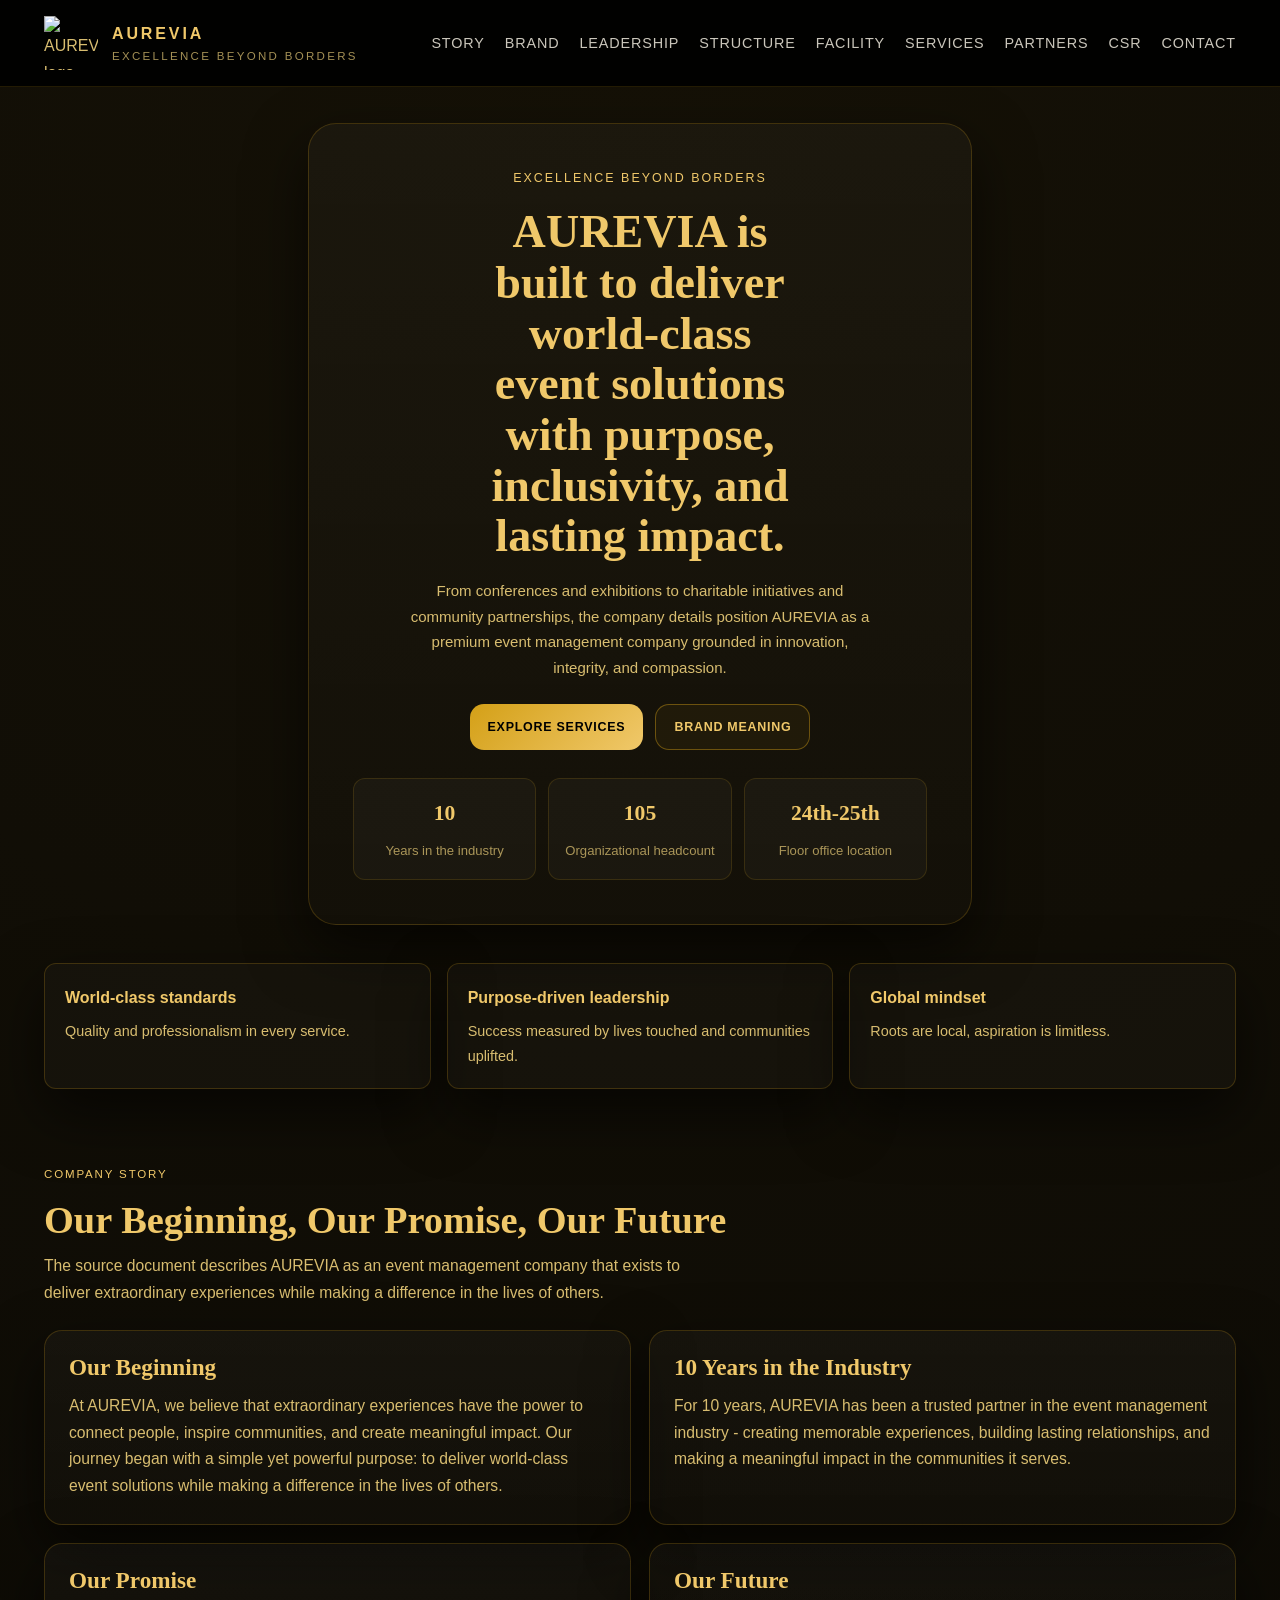
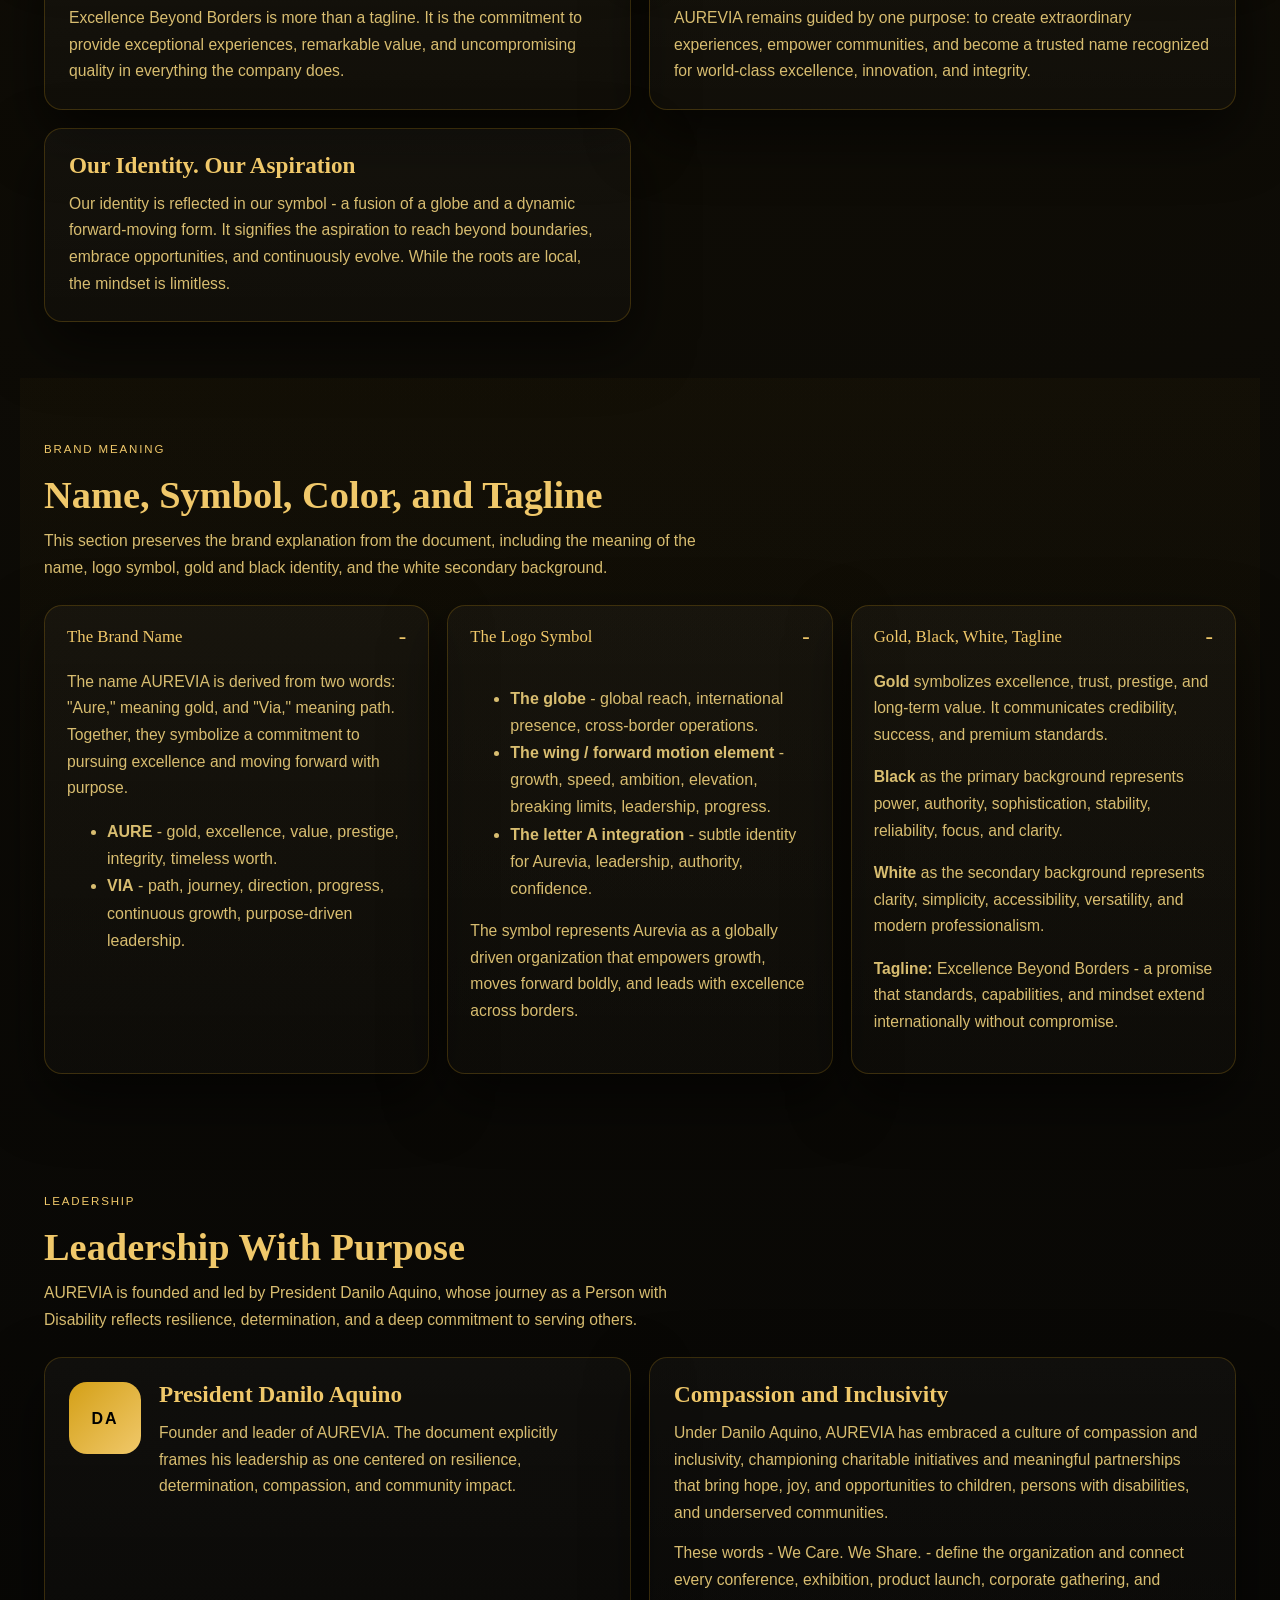
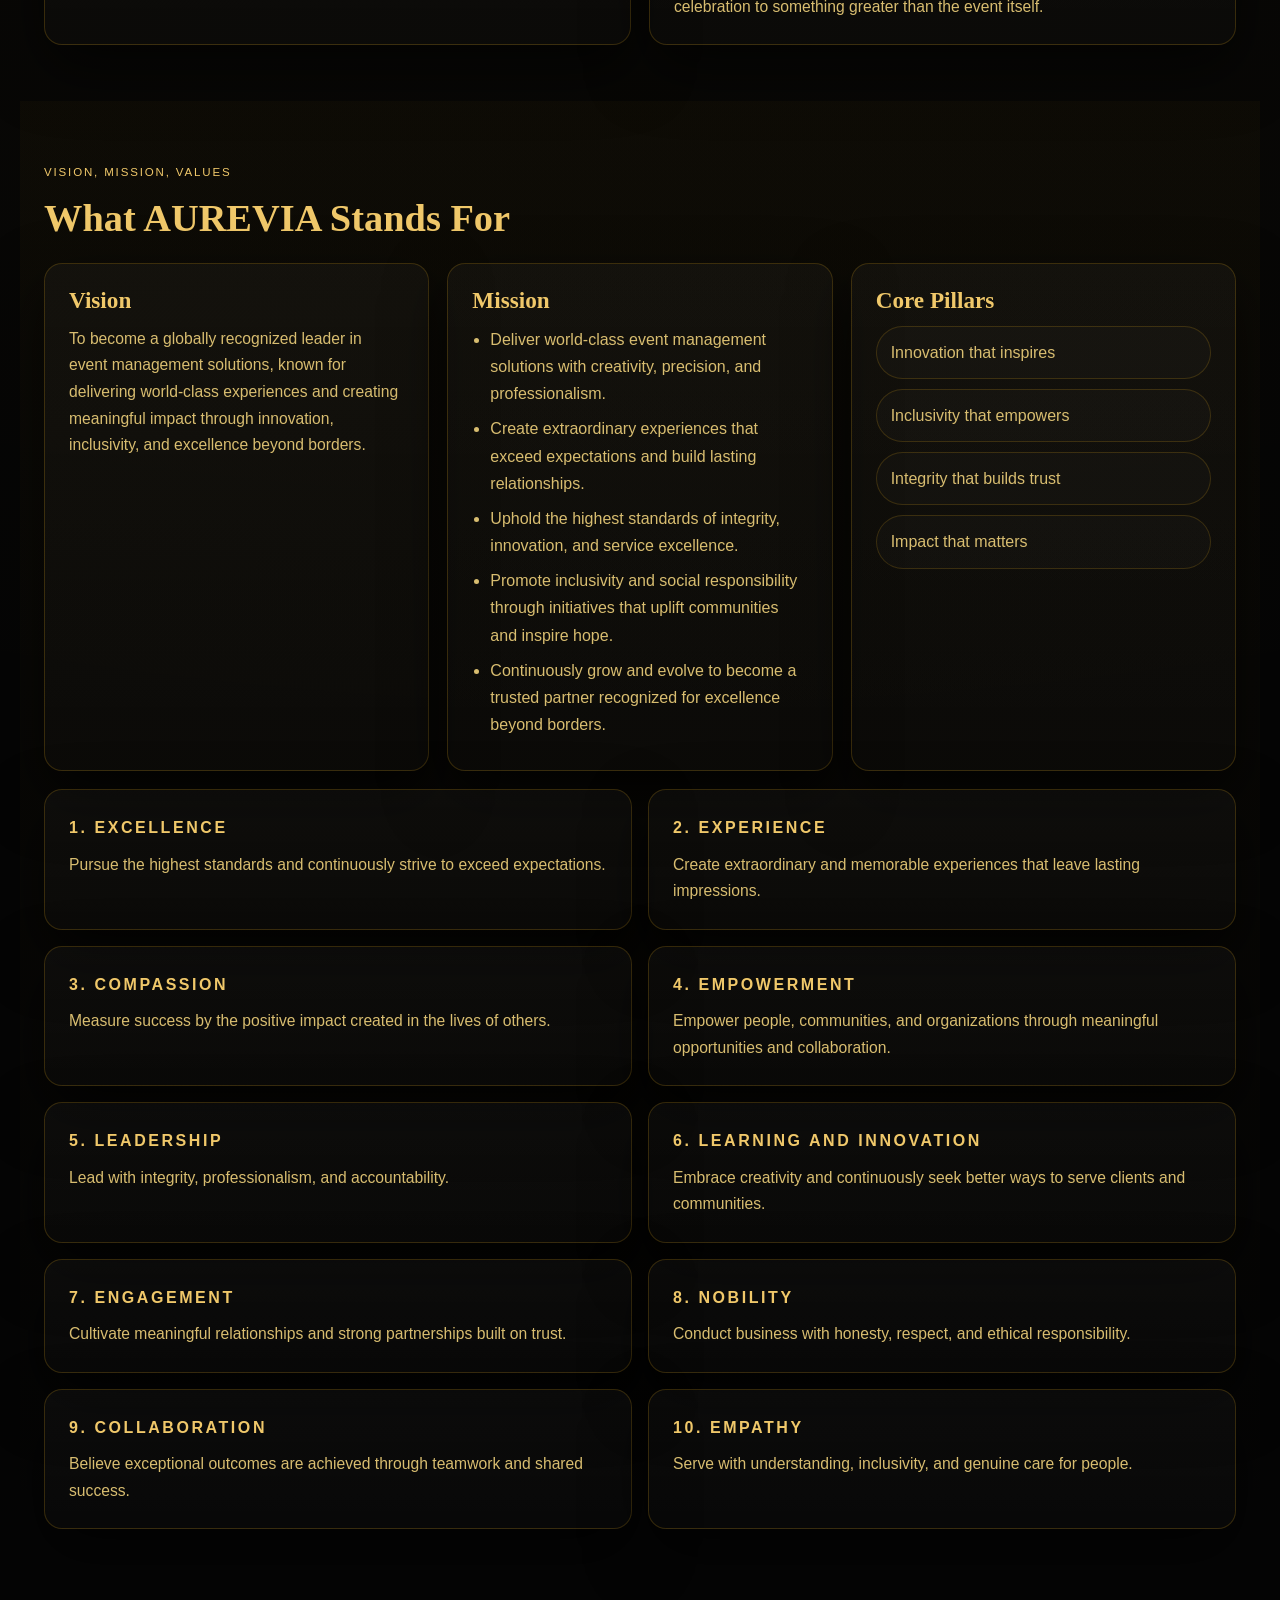
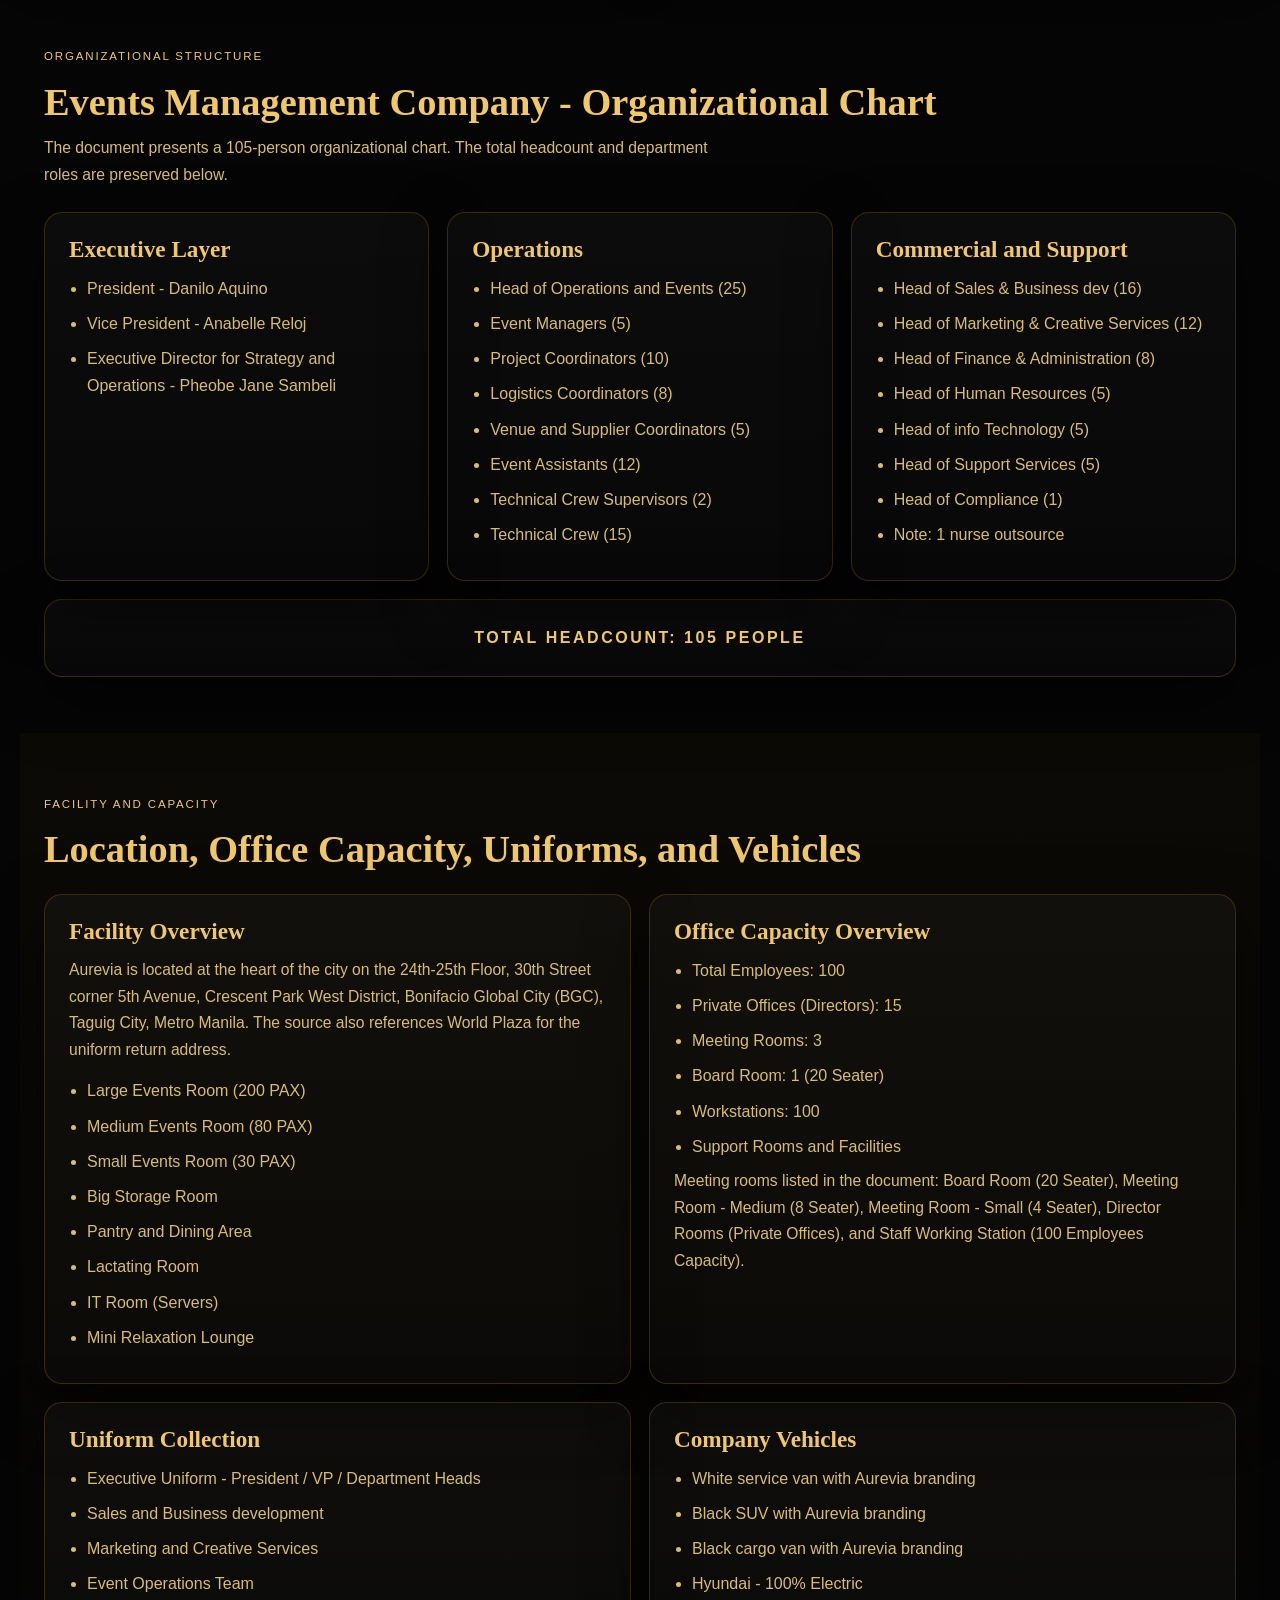
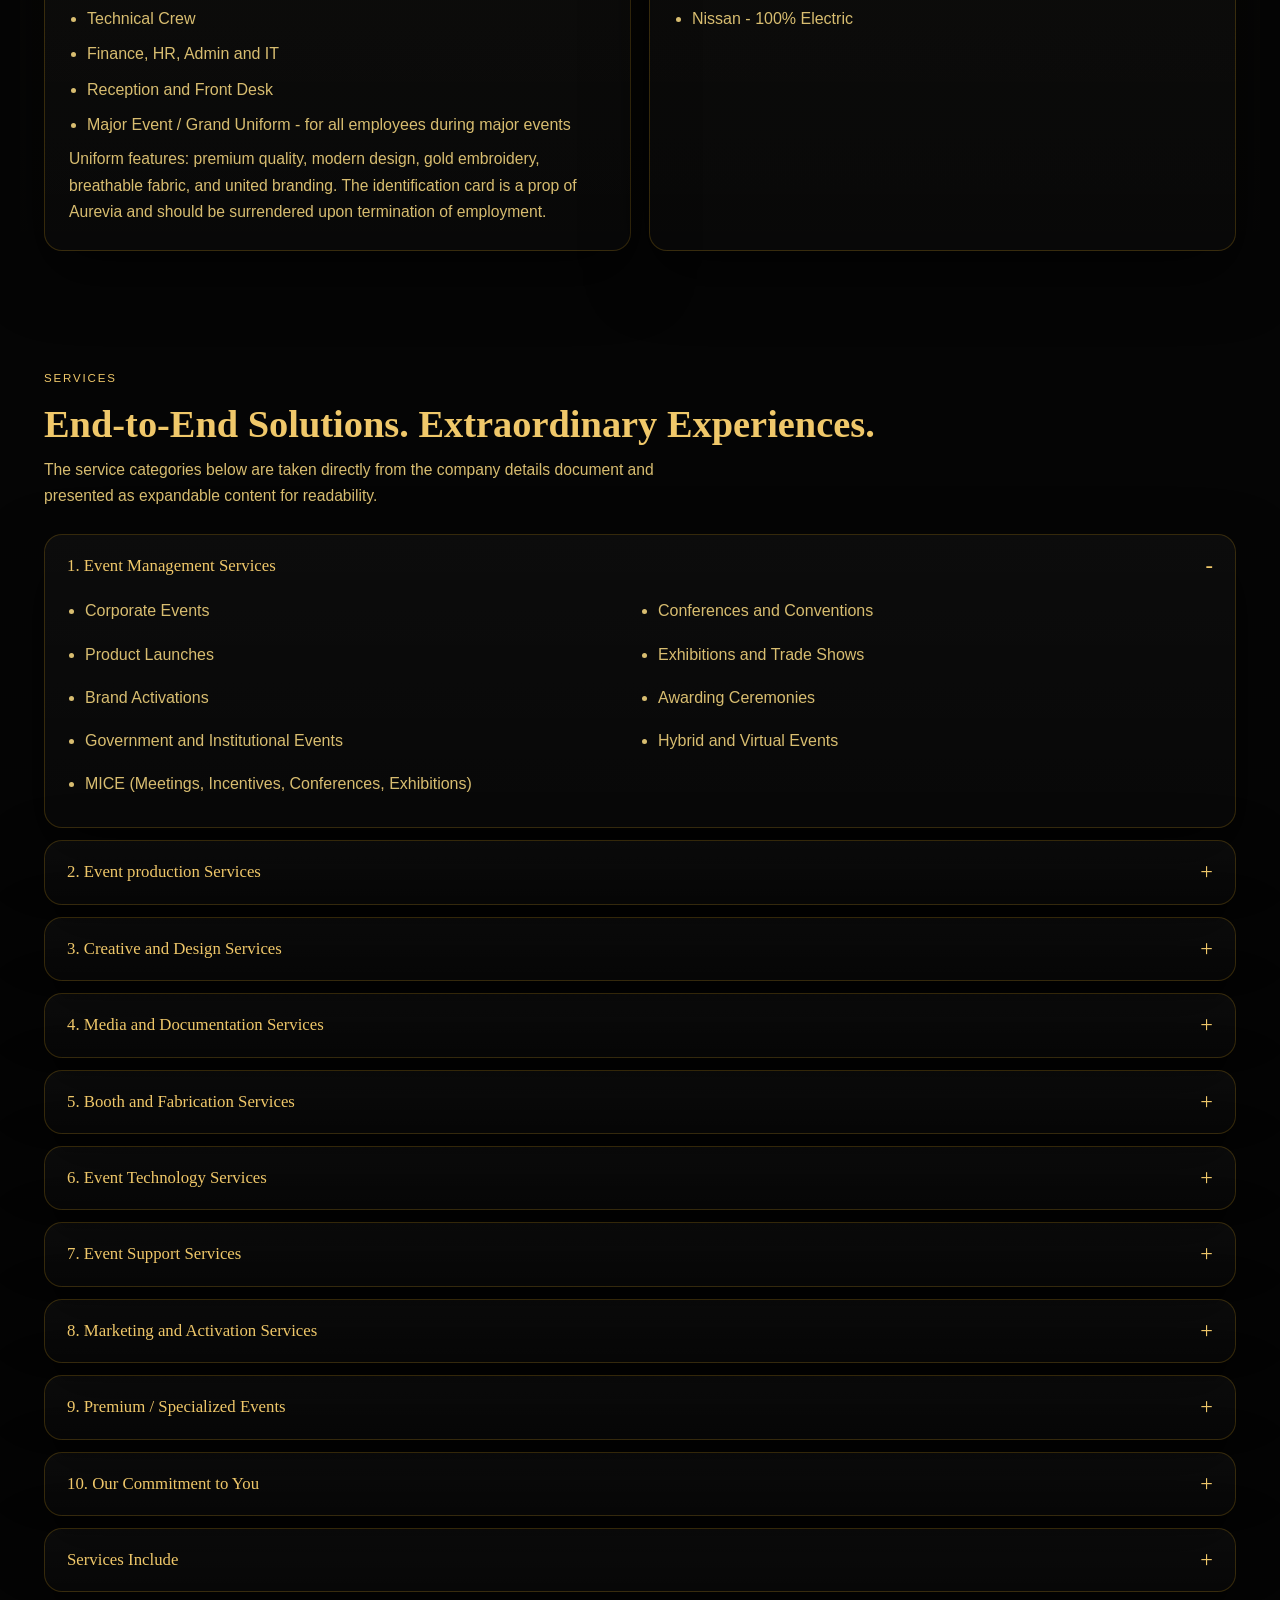
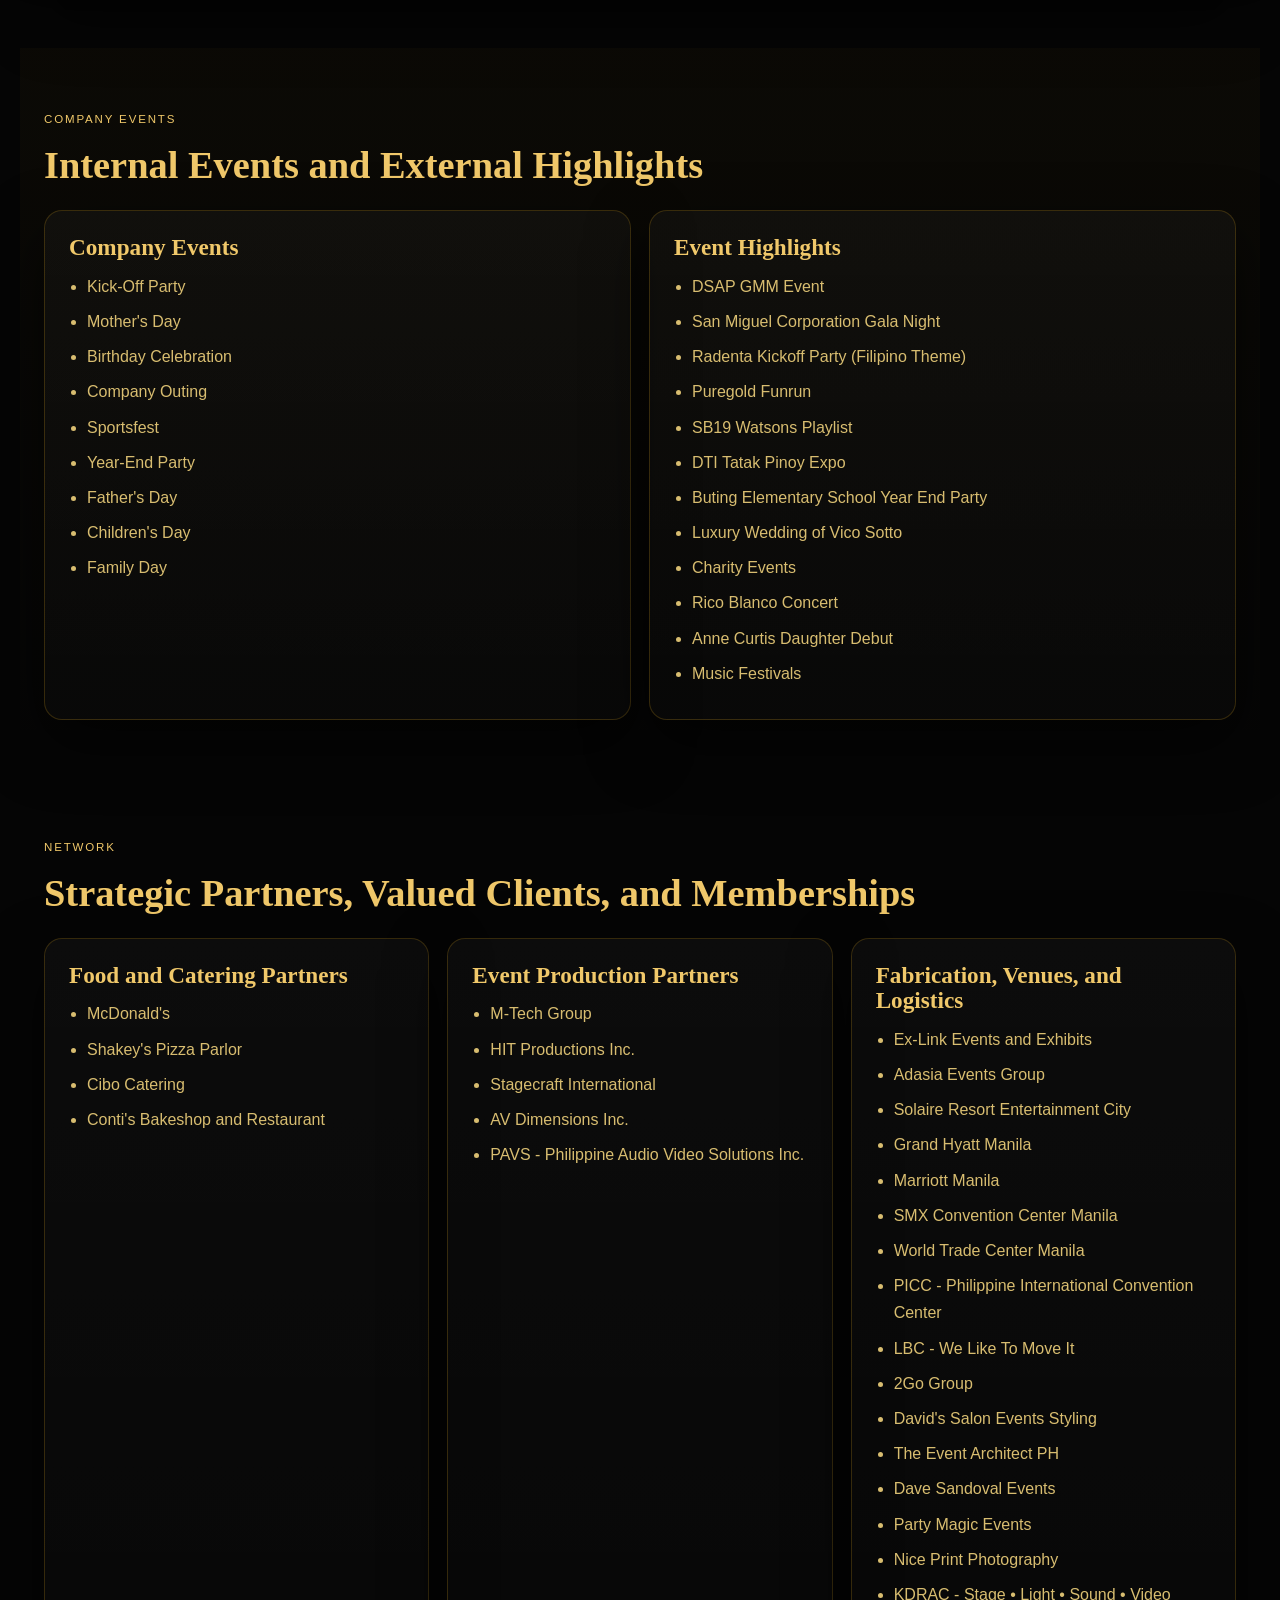
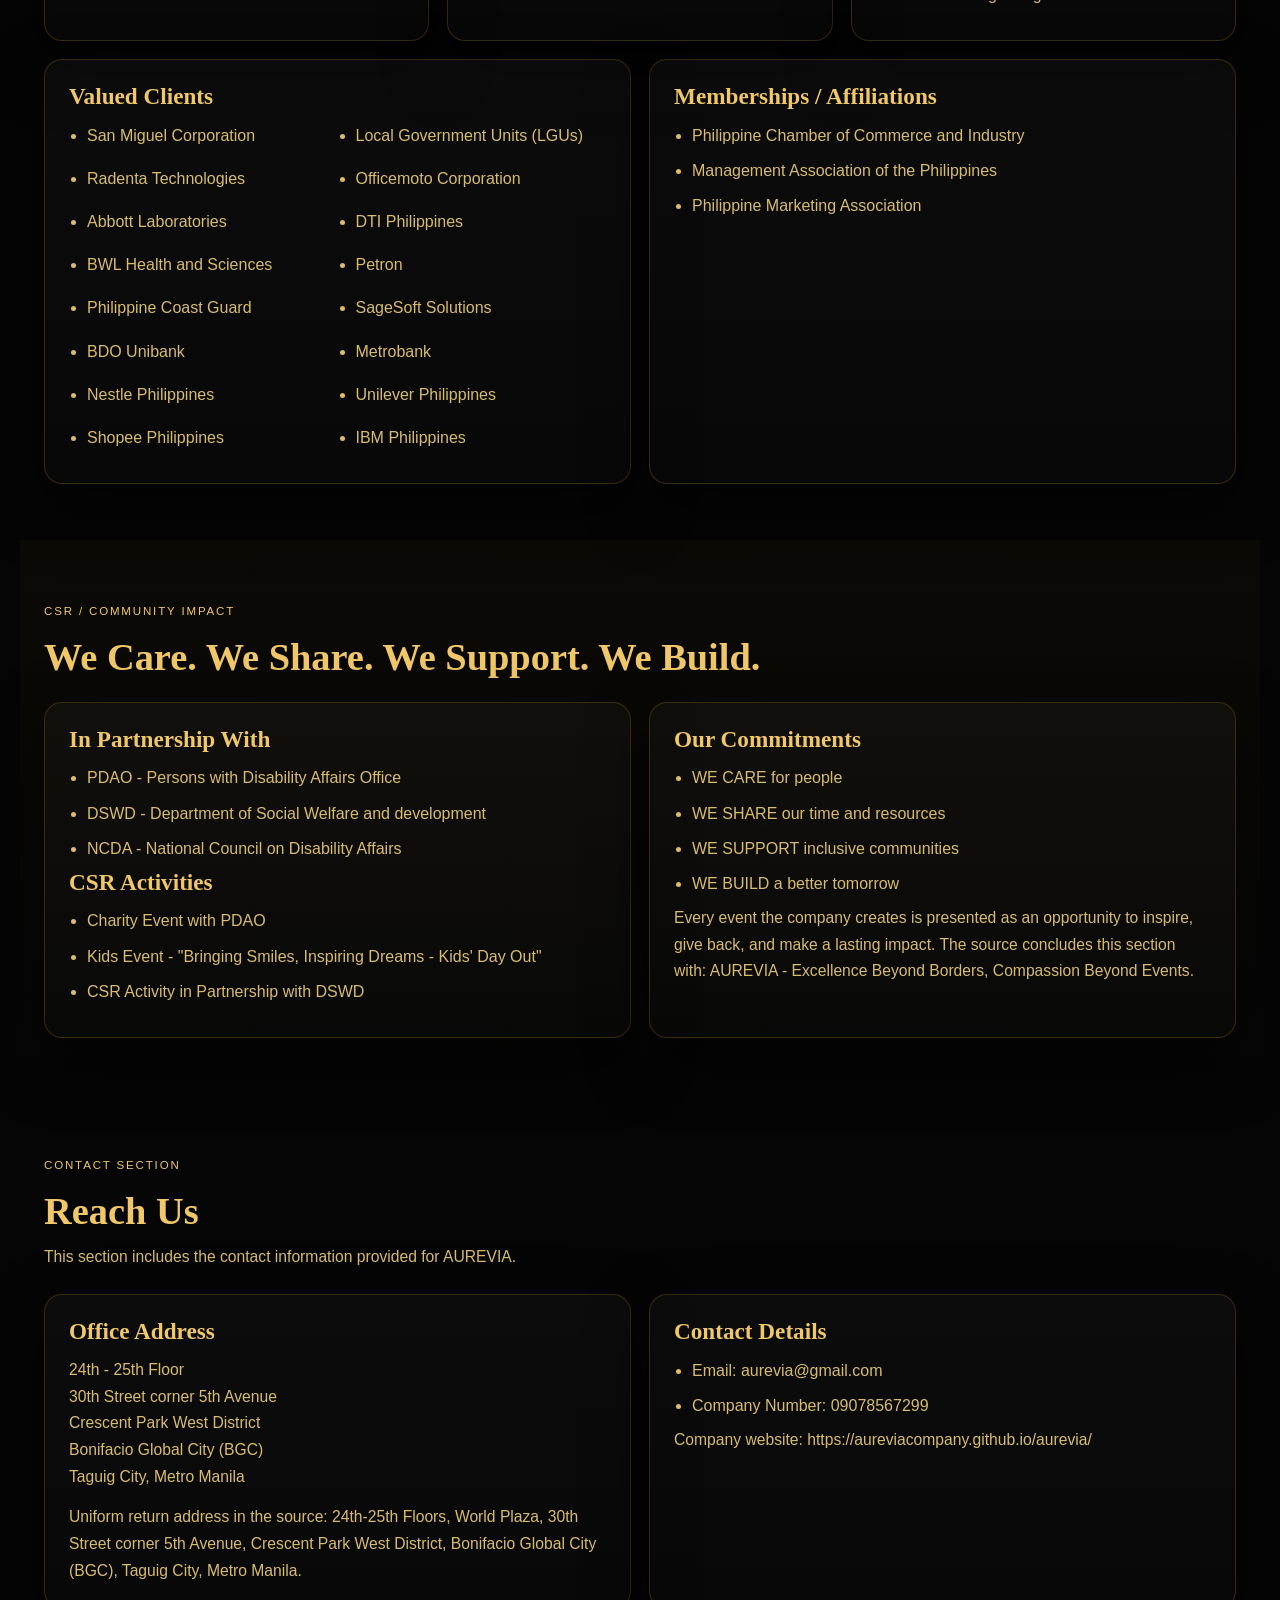
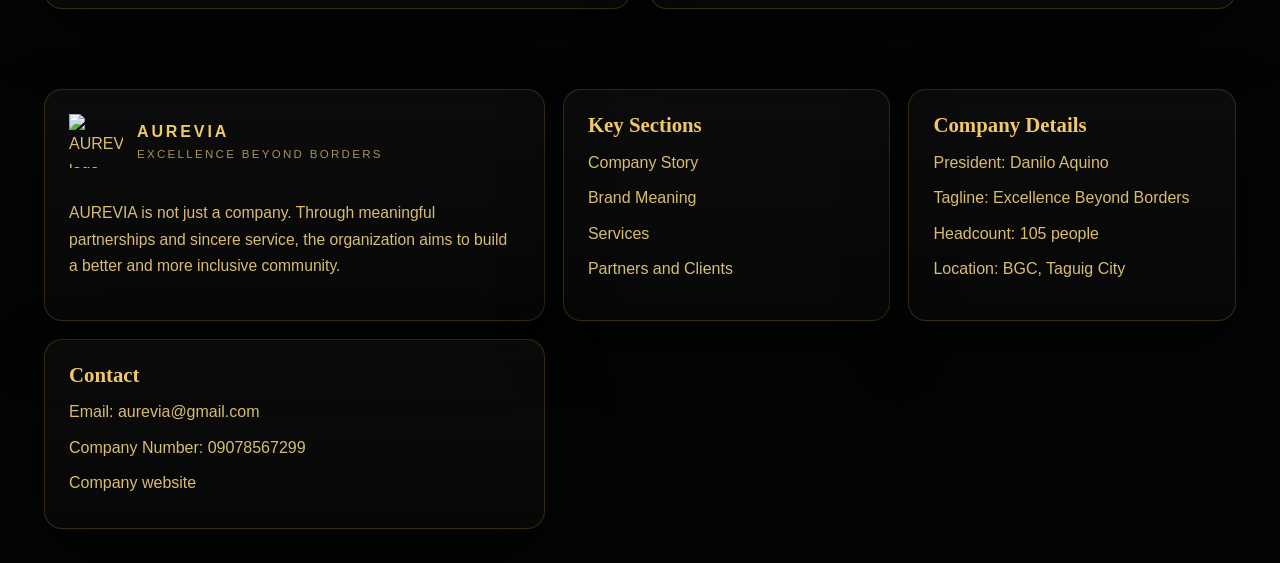
==== commit 6e281823: "Remove guide cards and footer note" ====
--- a/index.html
+++ b/index.html
@@ -397,7 +397,7 @@
       <div class="ve-section-head">
         <span class="ve-section-tag">Contact Section</span>
         <h2>Reach Us</h2>
-        <p>The source document does not provide phone numbers, email addresses, or SWOT content. To avoid inventing information, this section only includes the contact information that is actually stated.</p>
+        <p>This section includes the contact information provided for AUREVIA.</p>
       </div>
       <div class="ve-grid ve-grid-2">
         <article class="ve-card">
@@ -406,9 +406,12 @@
           <p>Uniform return address in the source: 24th-25th Floors, World Plaza, 30th Street corner 5th Avenue, Crescent Park West District, Bonifacio Global City (BGC), Taguig City, Metro Manila.</p>
         </article>
         <article class="ve-card">
-          <h3>Company Website</h3>
-          <p><a href="https://aureviacompany.github.io/aurevia/" target="_blank" rel="noreferrer">https://aureviacompany.github.io/aurevia/</a></p>
-          <p>Recommended brochure design in the source document includes a cover page, about AUREVIA, why choose AUREVIA, services, strategic partners, valued clients, and contact us.</p>
+          <h3>Contact Details</h3>
+          <ul class="ve-bullets">
+            <li>Email: aurevia@gmail.com</li>
+            <li>Company Number: 09078567299</li>
+          </ul>
+          <p>Company website: <a href="https://aureviacompany.github.io/aurevia/" target="_blank" rel="noreferrer">https://aureviacompany.github.io/aurevia/</a></p>
         </article>
       </div>
     </section>
@@ -441,9 +444,14 @@
           <li>Location: BGC, Taguig City</li>
         </ul>
       </div>
-    </div>
-    <div class="ve-footer-bottom">
-      <p>Content is based on the provided aurevia_company_details.md source document.</p>
+      <div>
+        <h3>Contact</h3>
+        <ul>
+          <li>Email: aurevia@gmail.com</li>
+          <li>Company Number: 09078567299</li>
+          <li><a href="https://aureviacompany.github.io/aurevia/" target="_blank" rel="noreferrer">Company website</a></li>
+        </ul>
+      </div>
     </div>
   </footer>
 
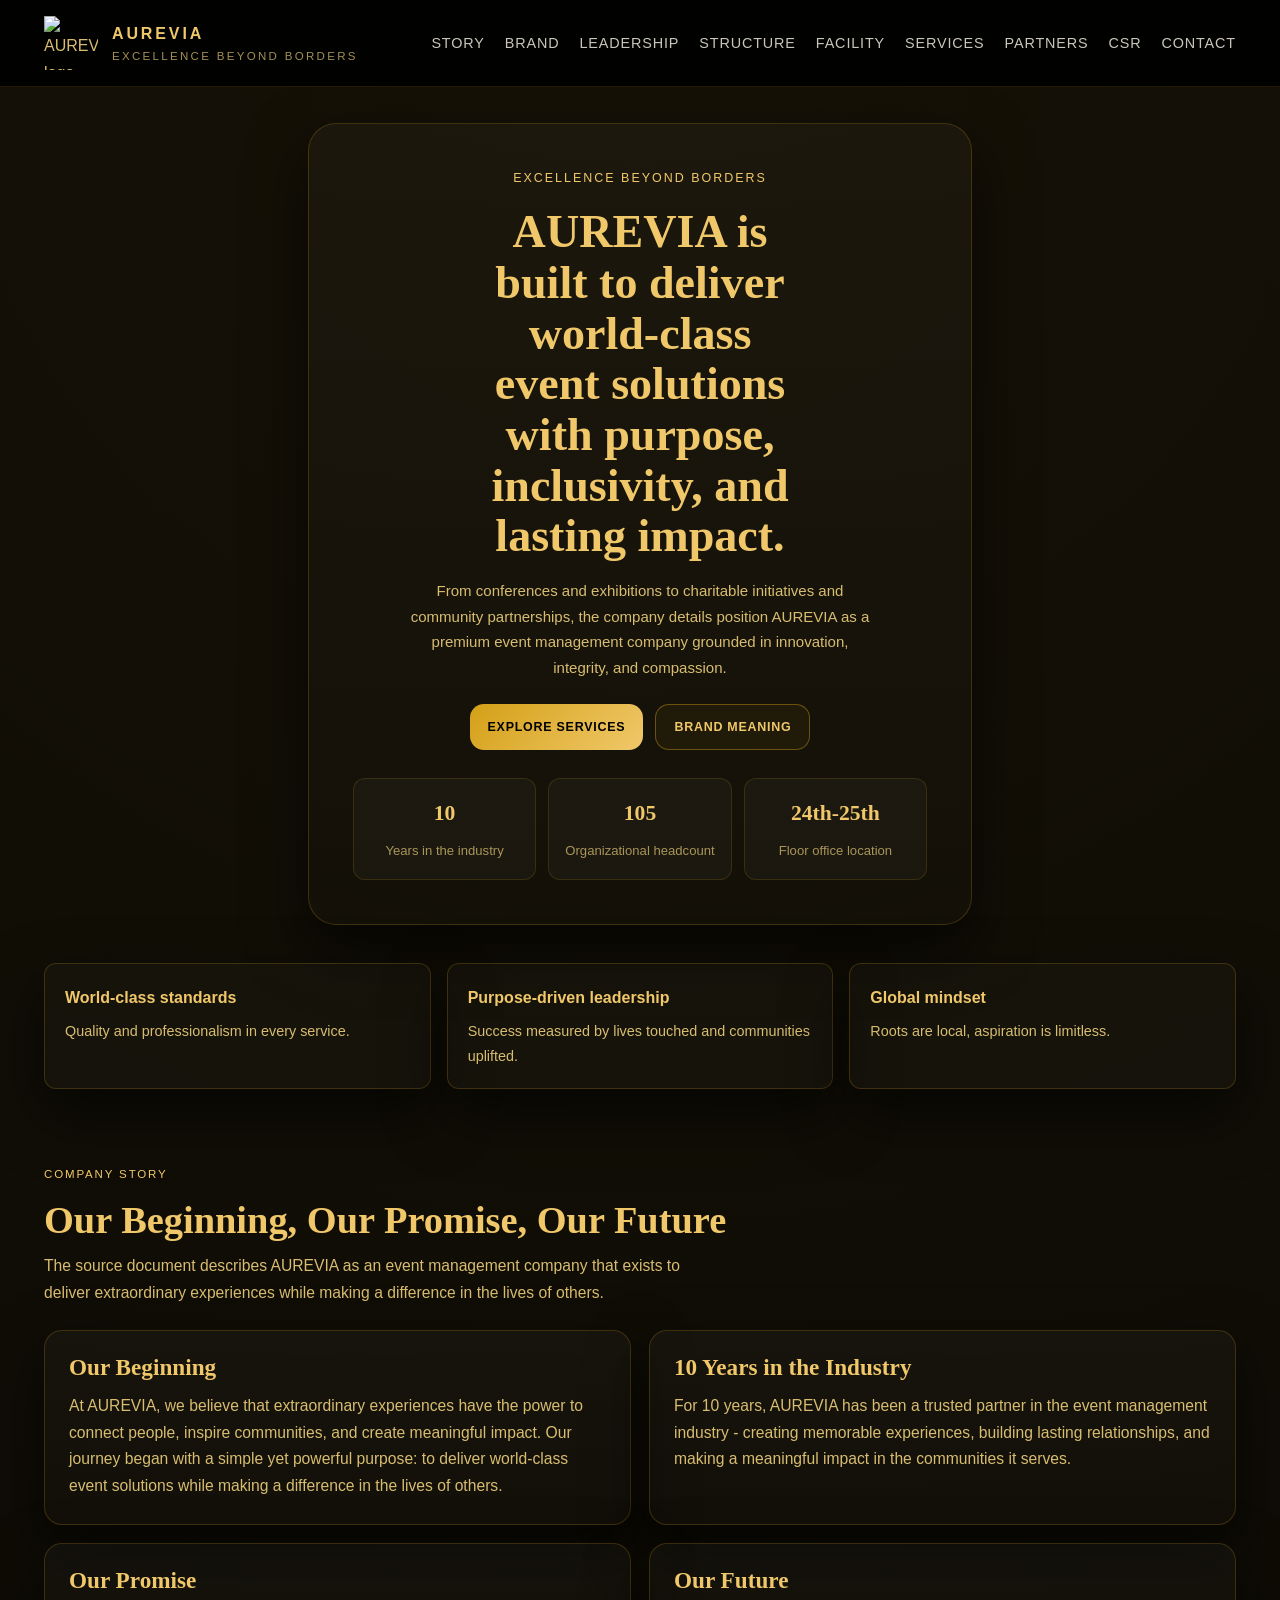
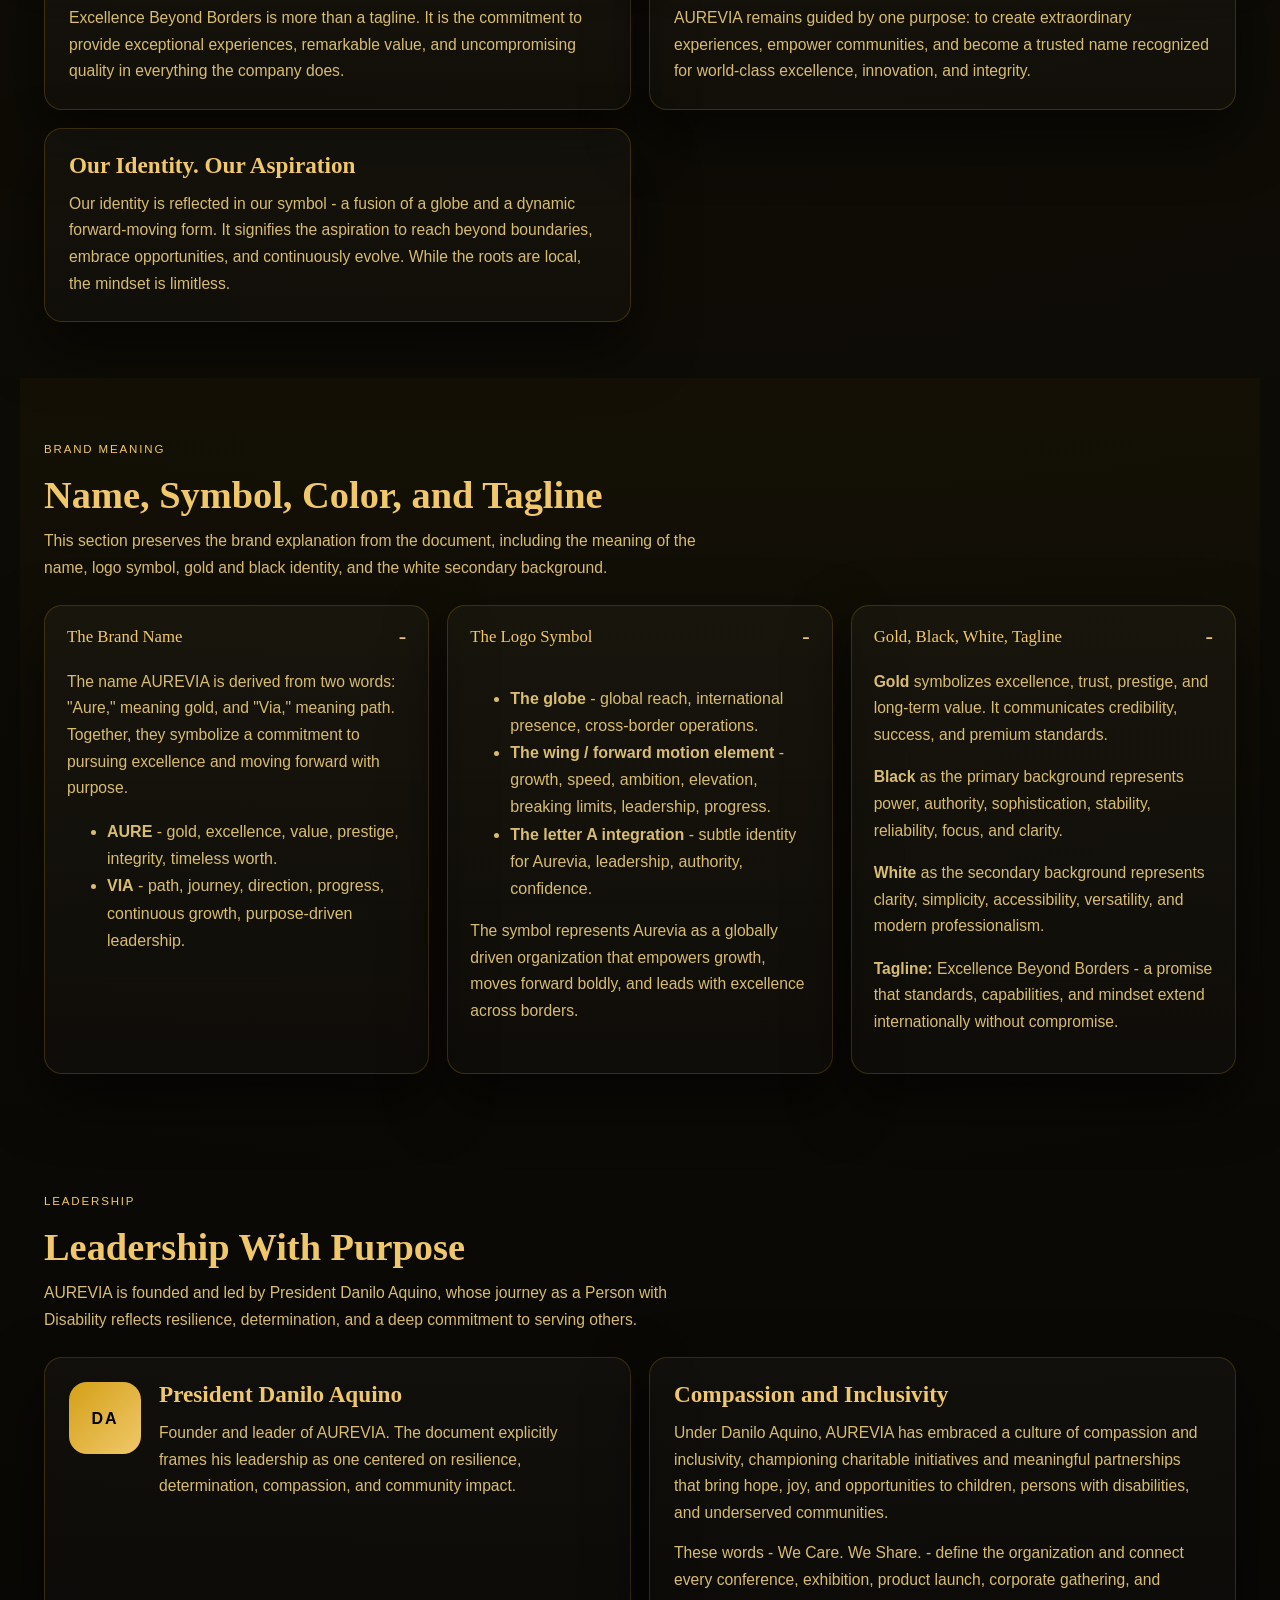
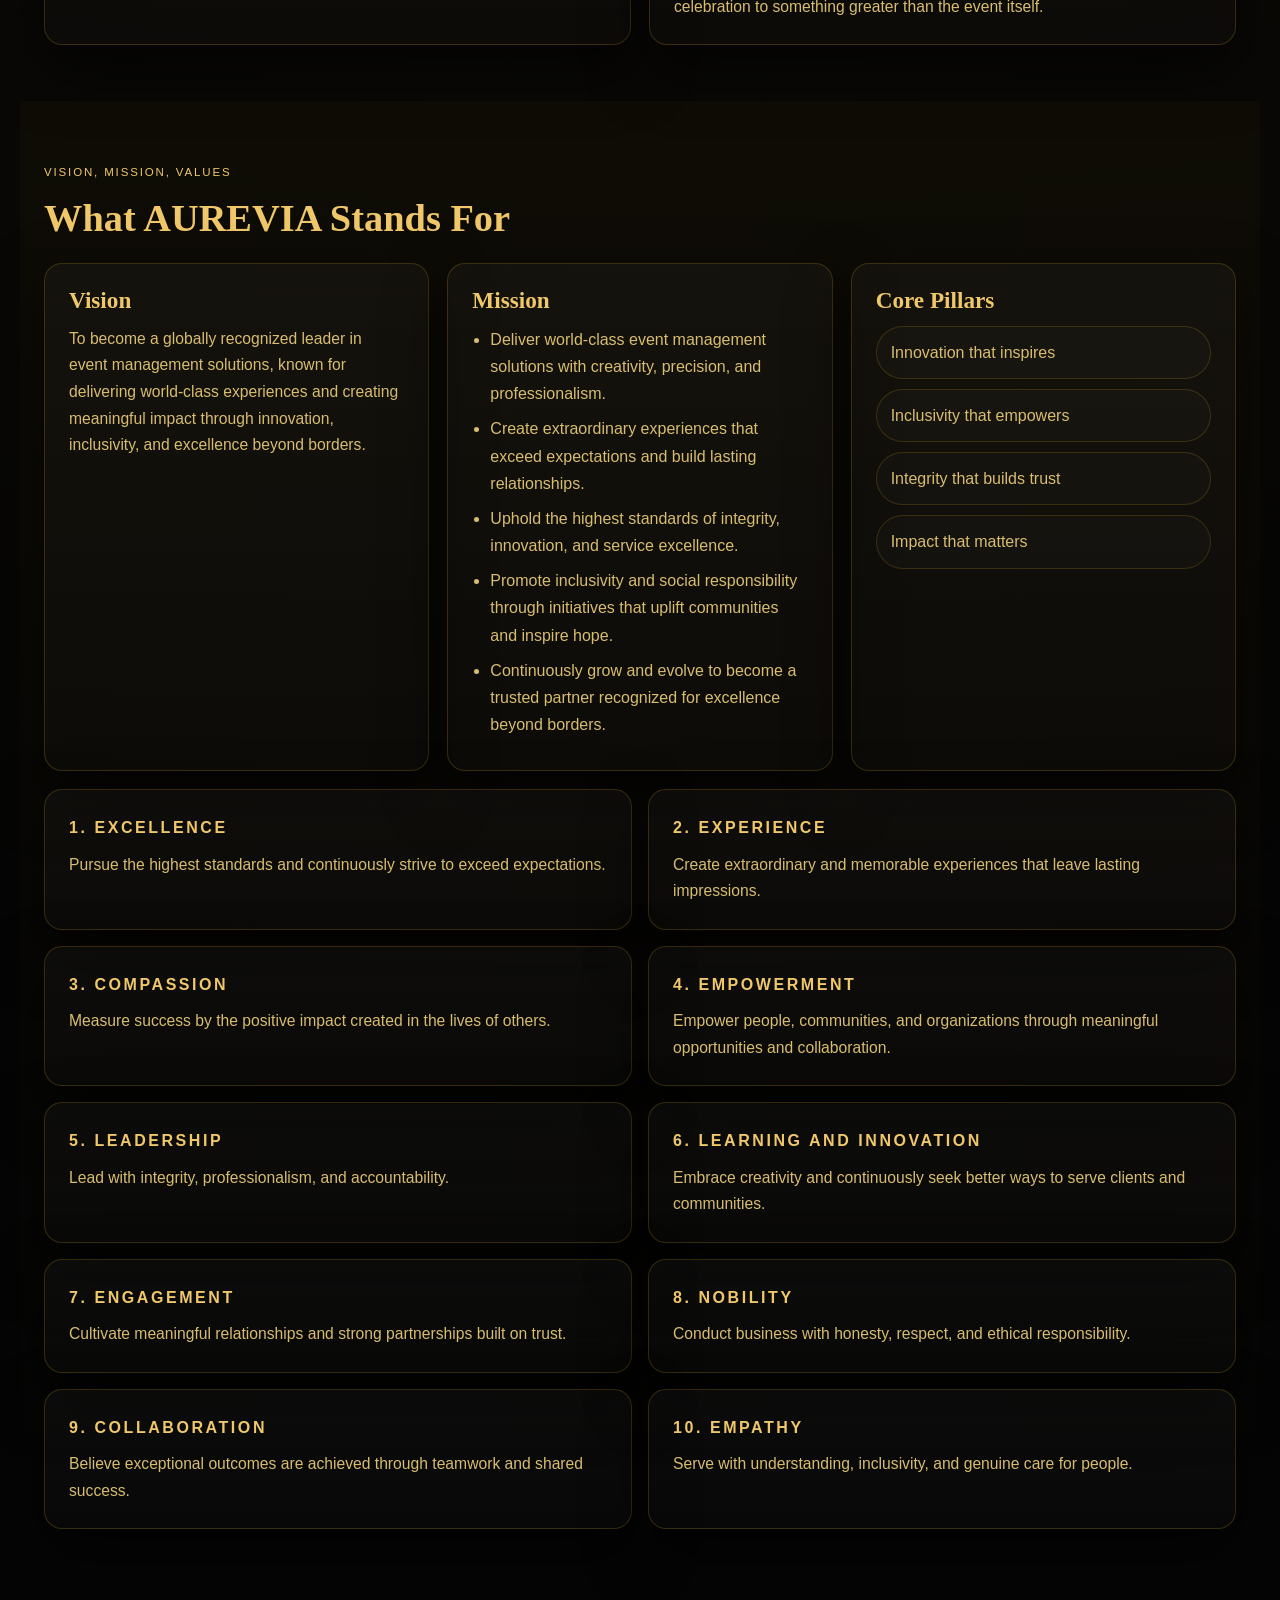
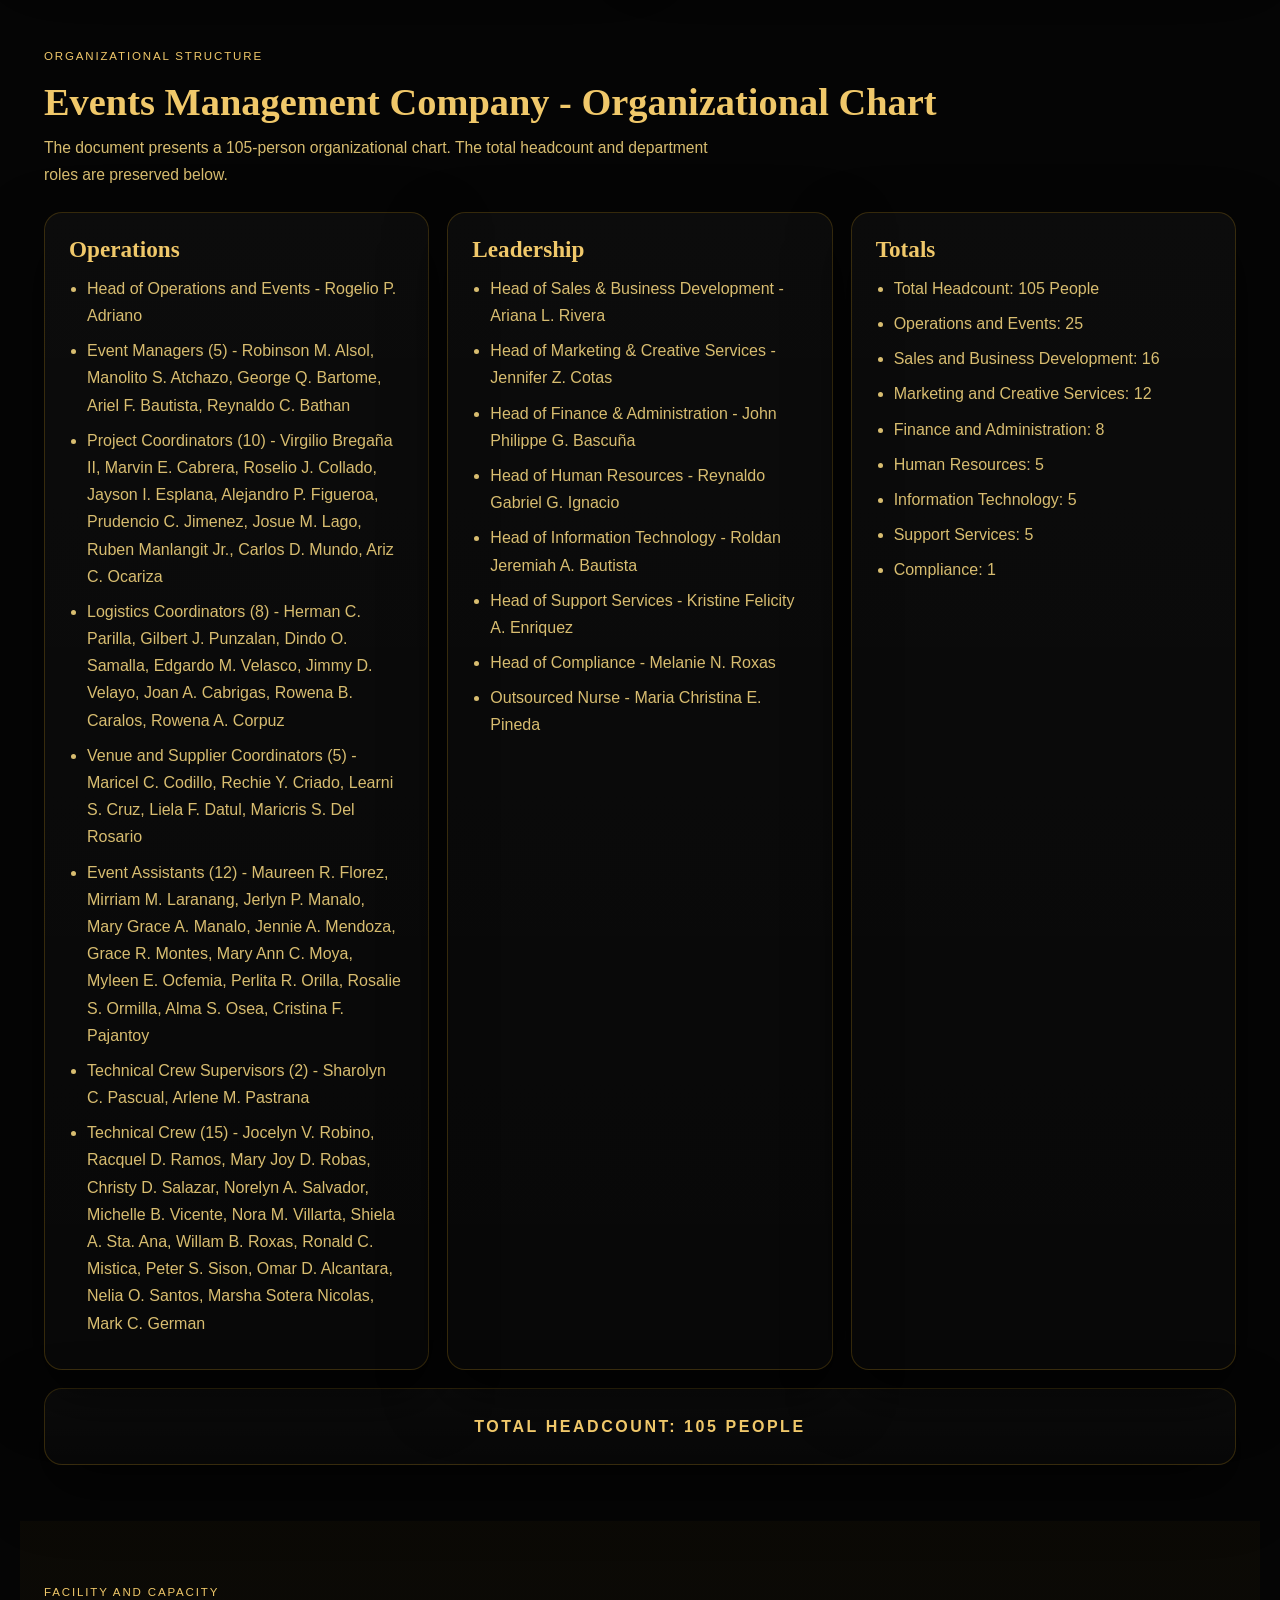
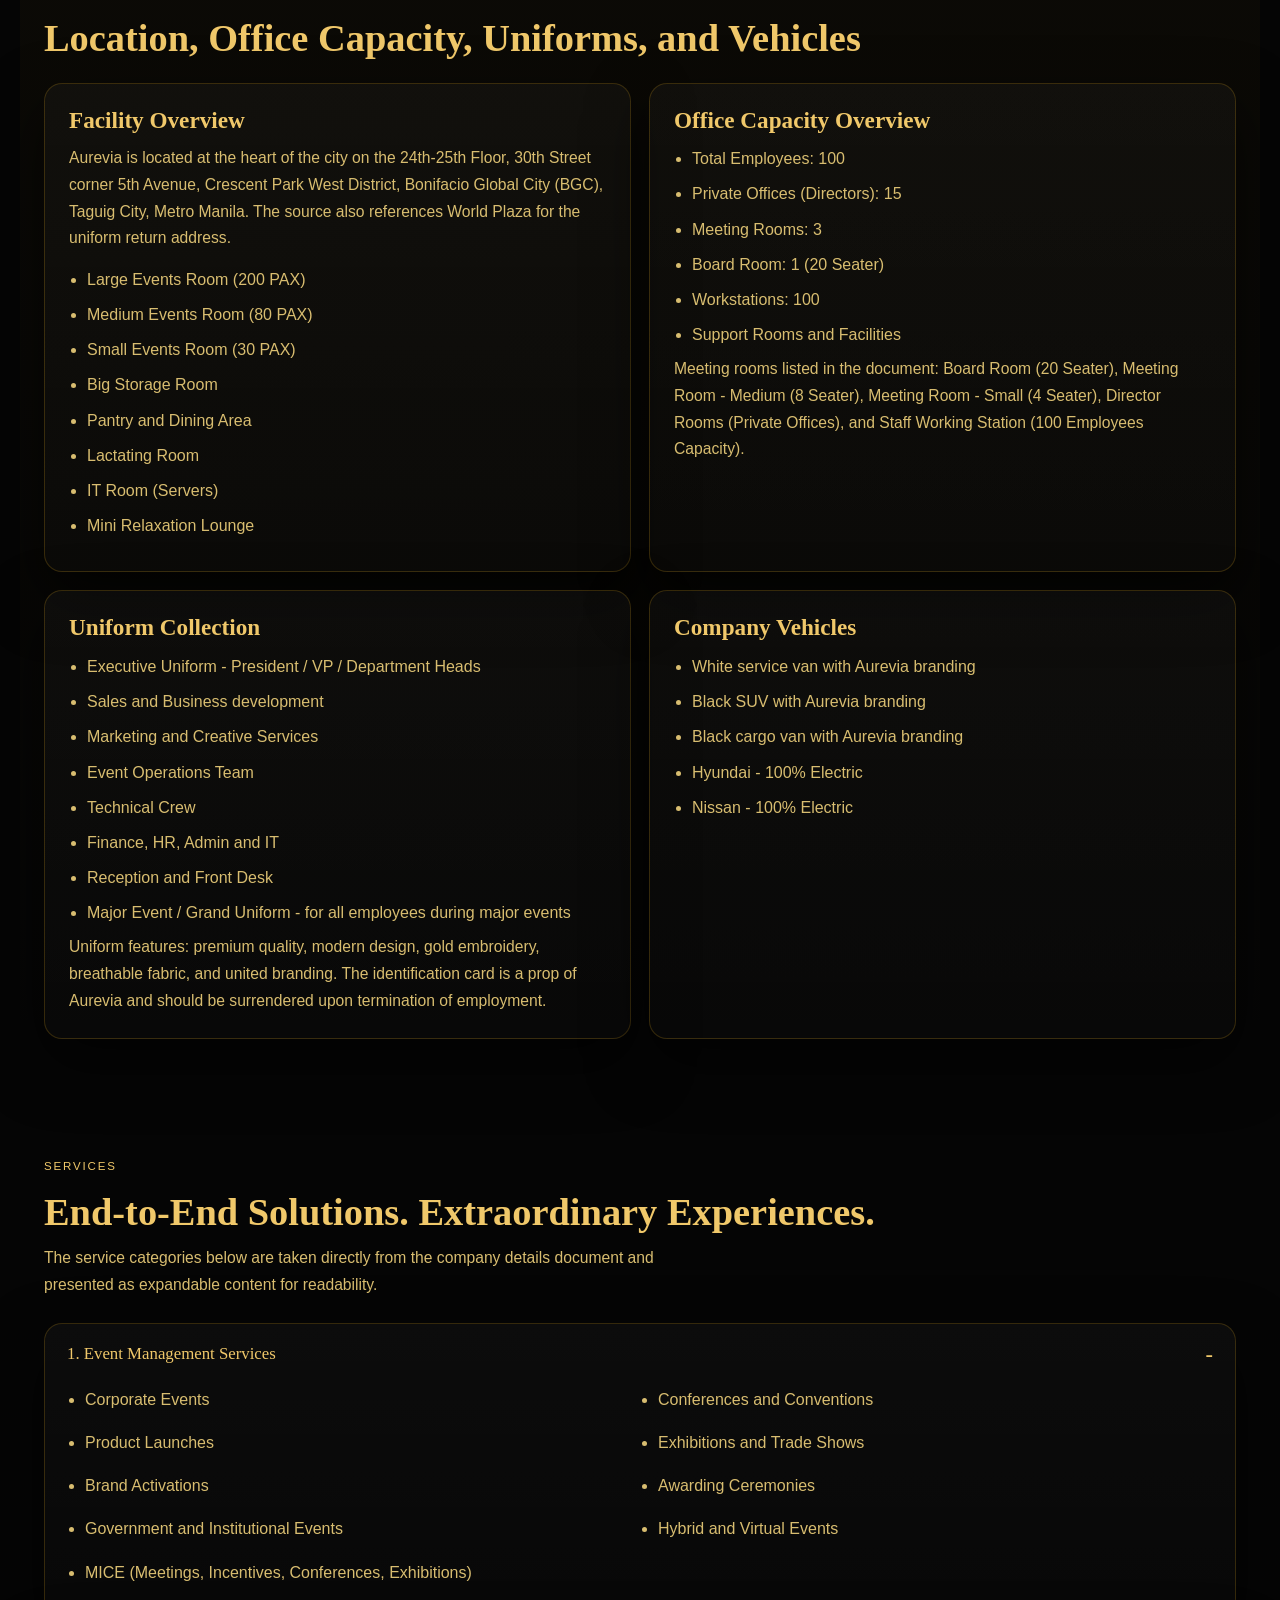
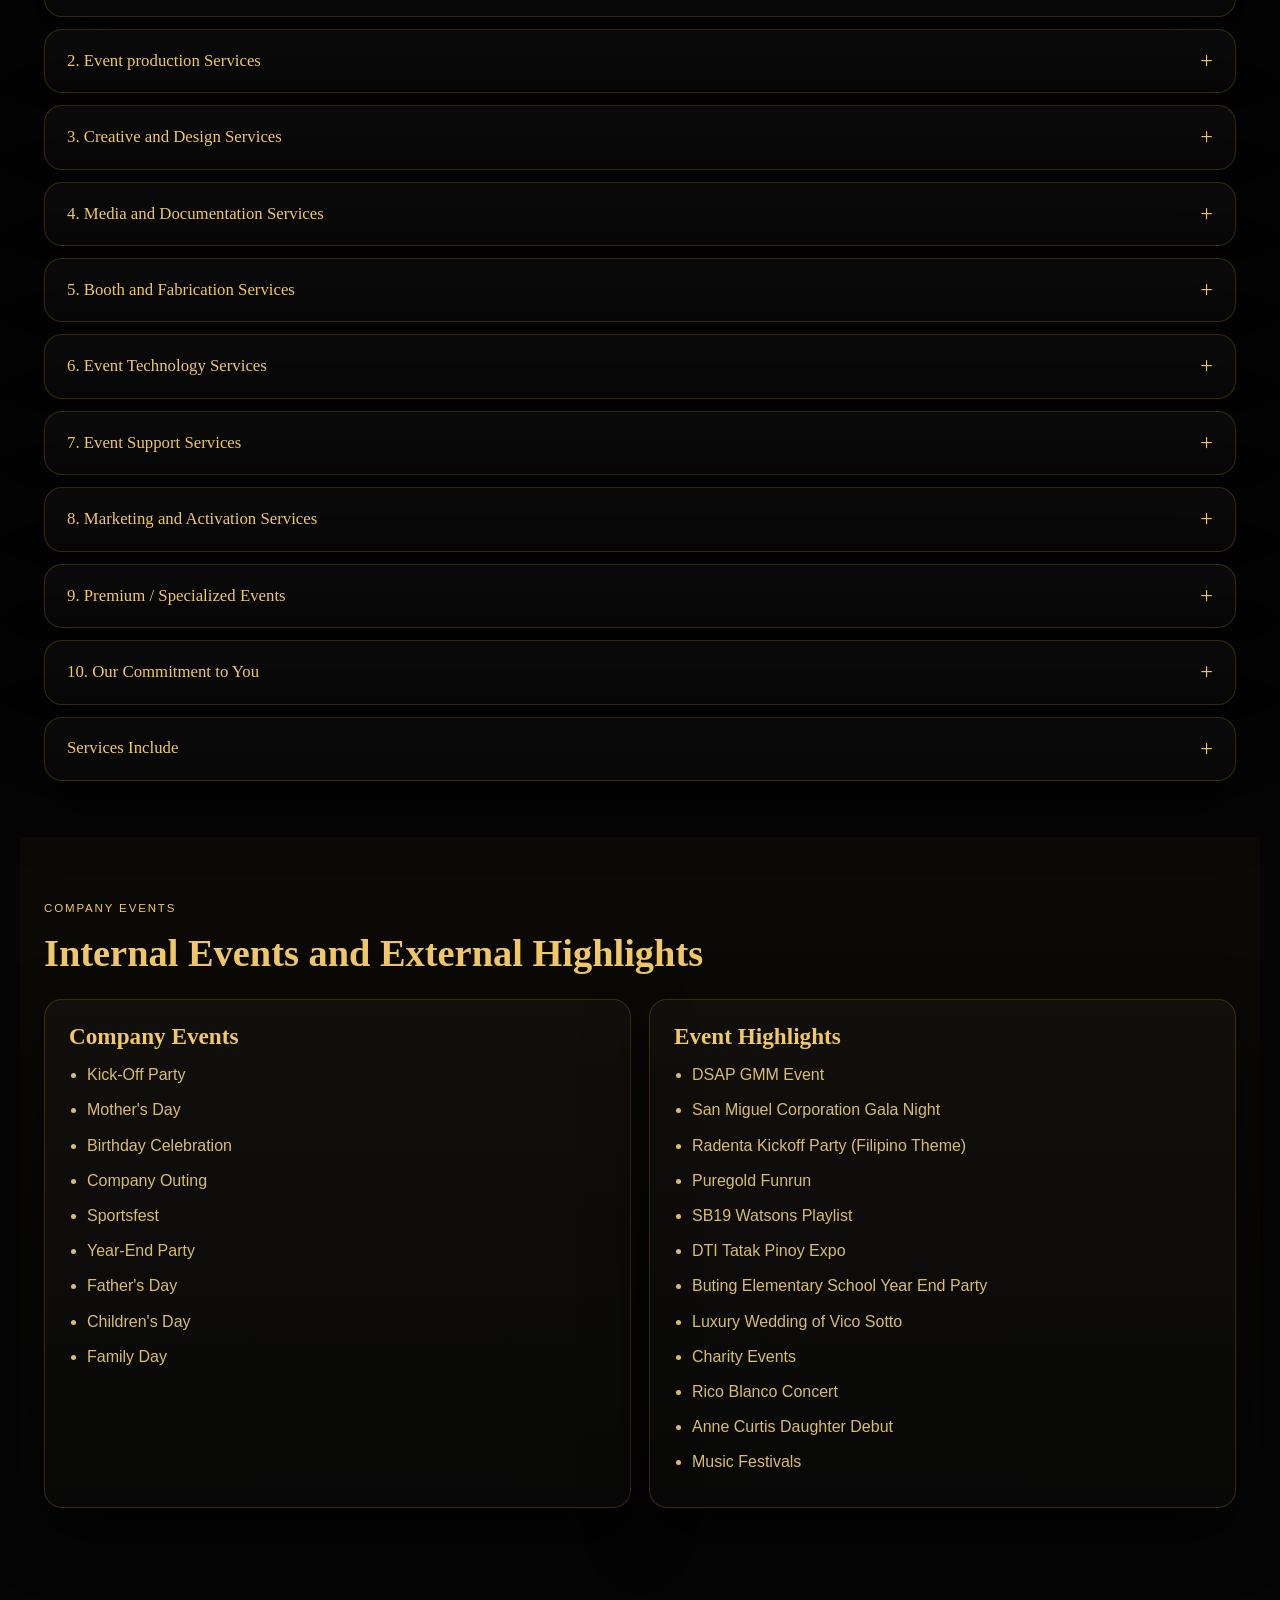
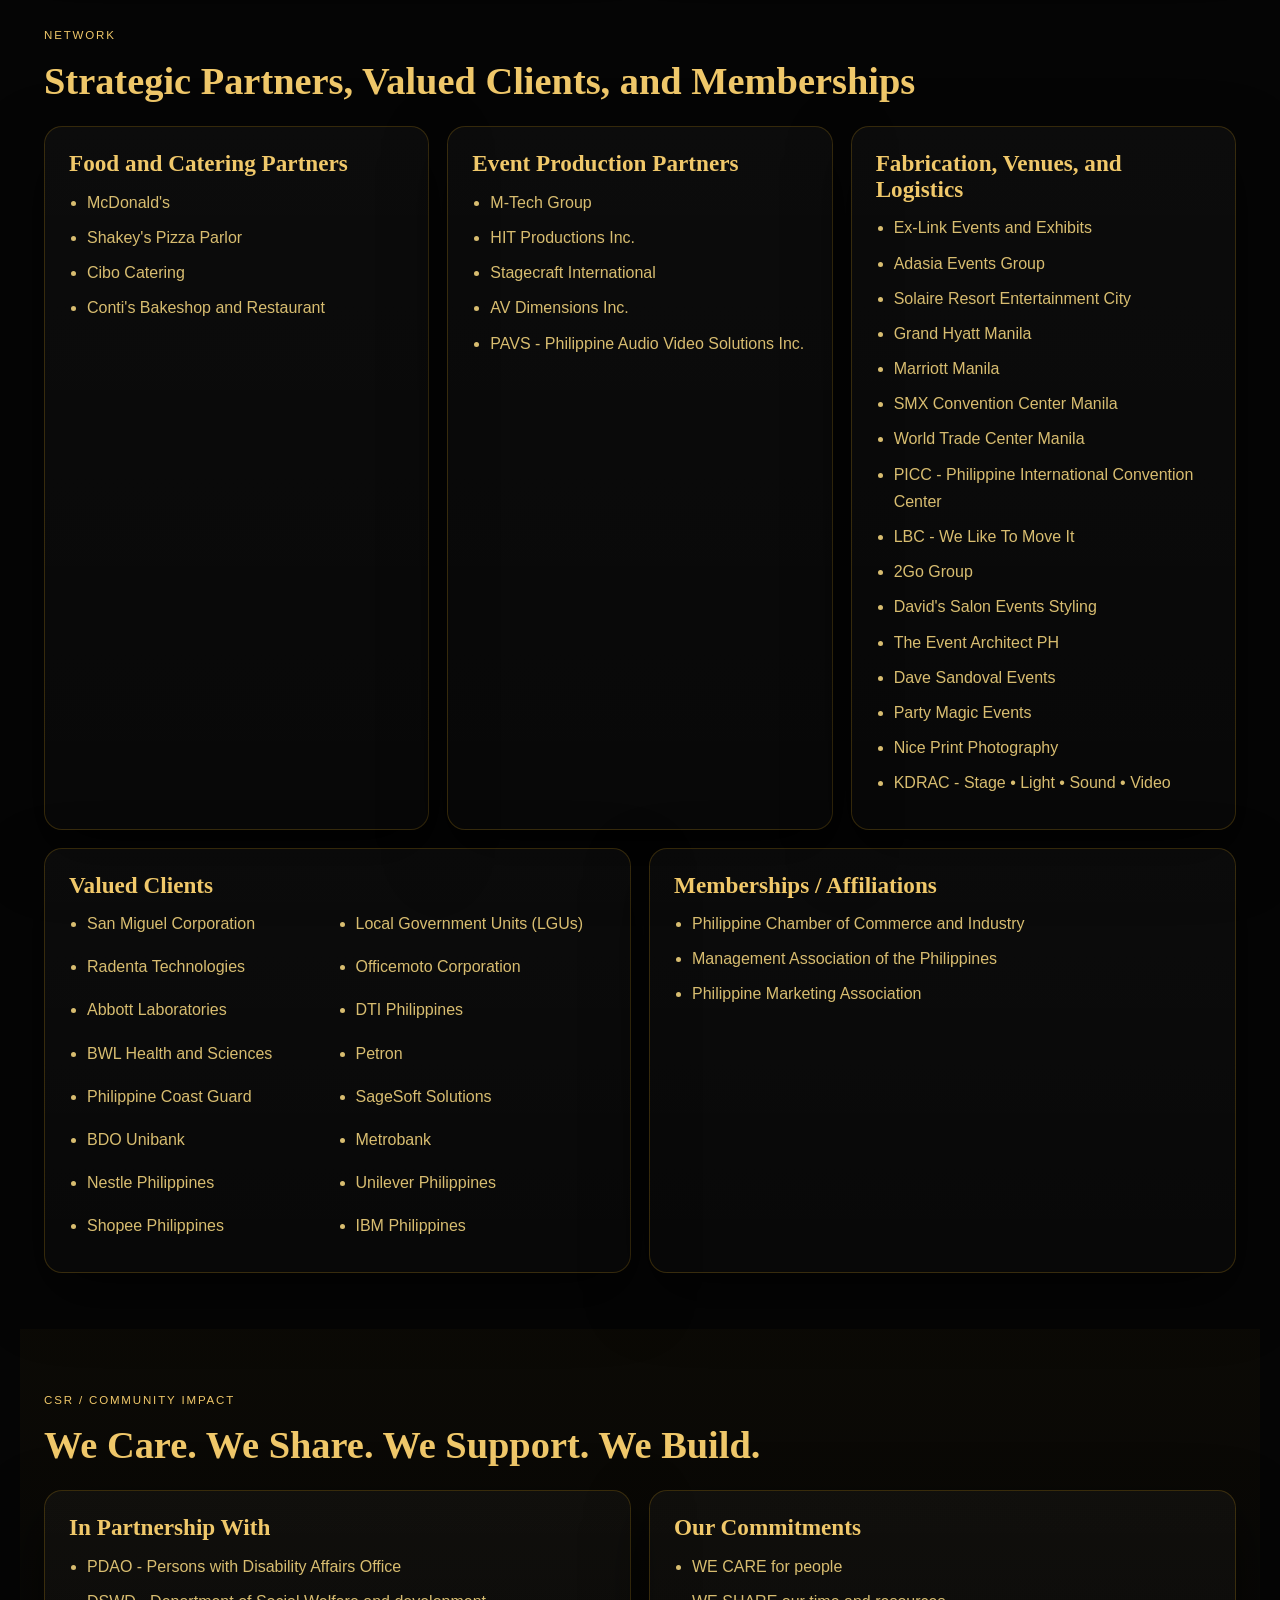
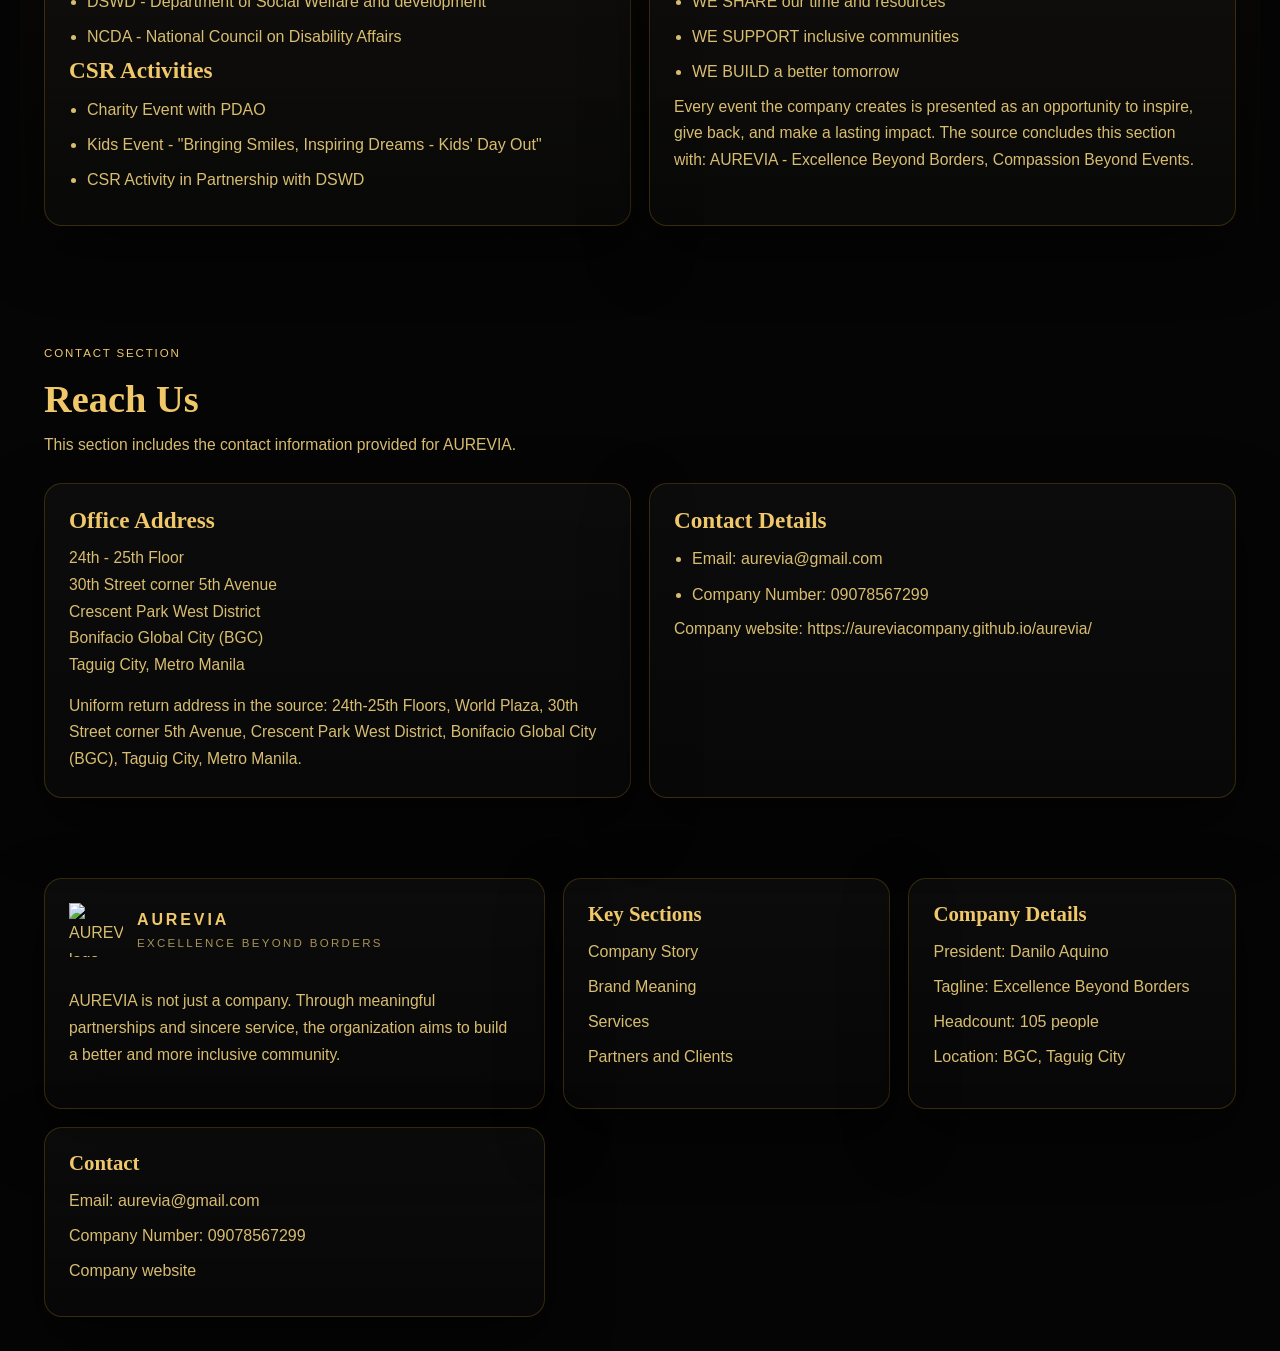
==== commit b32a0c43: "Add named org chart assignments" ====
--- a/index.html
+++ b/index.html
@@ -217,9 +217,46 @@
         <p>The document presents a 105-person organizational chart. The total headcount and department roles are preserved below.</p>
       </div>
       <div class="ve-grid ve-grid-3">
-        <article class="ve-card"><h3>Executive Layer</h3><ul class="ve-bullets"><li>President - Danilo Aquino</li><li>Vice President - Anabelle Reloj</li><li>Executive Director for Strategy and Operations - Pheobe Jane Sambeli</li></ul></article>
-        <article class="ve-card"><h3>Operations</h3><ul class="ve-bullets"><li>Head of Operations and Events (25)</li><li>Event Managers (5)</li><li>Project Coordinators (10)</li><li>Logistics Coordinators (8)</li><li>Venue and Supplier Coordinators (5)</li><li>Event Assistants (12)</li><li>Technical Crew Supervisors (2)</li><li>Technical Crew (15)</li></ul></article>
-        <article class="ve-card"><h3>Commercial and Support</h3><ul class="ve-bullets"><li>Head of Sales & Business dev (16)</li><li>Head of Marketing & Creative Services (12)</li><li>Head of Finance & Administration (8)</li><li>Head of Human Resources (5)</li><li>Head of info Technology (5)</li><li>Head of Support Services (5)</li><li>Head of Compliance (1)</li><li>Note: 1 nurse outsource</li></ul></article>
+        <article class="ve-card">
+          <h3>Operations</h3>
+          <ul class="ve-bullets">
+            <li>Head of Operations and Events - Rogelio P. Adriano</li>
+            <li>Event Managers (5) - Robinson M. Alsol, Manolito S. Atchazo, George Q. Bartome, Ariel F. Bautista, Reynaldo C. Bathan</li>
+            <li>Project Coordinators (10) - Virgilio Bregaña II, Marvin E. Cabrera, Roselio J. Collado, Jayson I. Esplana, Alejandro P. Figueroa, Prudencio C. Jimenez, Josue M. Lago, Ruben Manlangit Jr., Carlos D. Mundo, Ariz C. Ocariza</li>
+            <li>Logistics Coordinators (8) - Herman C. Parilla, Gilbert J. Punzalan, Dindo O. Samalla, Edgardo M. Velasco, Jimmy D. Velayo, Joan A. Cabrigas, Rowena B. Caralos, Rowena A. Corpuz</li>
+            <li>Venue and Supplier Coordinators (5) - Maricel C. Codillo, Rechie Y. Criado, Learni S. Cruz, Liela F. Datul, Maricris S. Del Rosario</li>
+            <li>Event Assistants (12) - Maureen R. Florez, Mirriam M. Laranang, Jerlyn P. Manalo, Mary Grace A. Manalo, Jennie A. Mendoza, Grace R. Montes, Mary Ann C. Moya, Myleen E. Ocfemia, Perlita R. Orilla, Rosalie S. Ormilla, Alma S. Osea, Cristina F. Pajantoy</li>
+            <li>Technical Crew Supervisors (2) - Sharolyn C. Pascual, Arlene M. Pastrana</li>
+            <li>Technical Crew (15) - Jocelyn V. Robino, Racquel D. Ramos, Mary Joy D. Robas, Christy D. Salazar, Norelyn A. Salvador, Michelle B. Vicente, Nora M. Villarta, Shiela A. Sta. Ana, Willam B. Roxas, Ronald C. Mistica, Peter S. Sison, Omar D. Alcantara, Nelia O. Santos, Marsha Sotera Nicolas, Mark C. German</li>
+          </ul>
+        </article>
+        <article class="ve-card">
+          <h3>Leadership</h3>
+          <ul class="ve-bullets">
+            <li>Head of Sales & Business Development - Ariana L. Rivera</li>
+            <li>Head of Marketing & Creative Services - Jennifer Z. Cotas</li>
+            <li>Head of Finance & Administration - John Philippe G. Bascuña</li>
+            <li>Head of Human Resources - Reynaldo Gabriel G. Ignacio</li>
+            <li>Head of Information Technology - Roldan Jeremiah A. Bautista</li>
+            <li>Head of Support Services - Kristine Felicity A. Enriquez</li>
+            <li>Head of Compliance - Melanie N. Roxas</li>
+            <li>Outsourced Nurse - Maria Christina E. Pineda</li>
+          </ul>
+        </article>
+        <article class="ve-card">
+          <h3>Totals</h3>
+          <ul class="ve-bullets">
+            <li>Total Headcount: 105 People</li>
+            <li>Operations and Events: 25</li>
+            <li>Sales and Business Development: 16</li>
+            <li>Marketing and Creative Services: 12</li>
+            <li>Finance and Administration: 8</li>
+            <li>Human Resources: 5</li>
+            <li>Information Technology: 5</li>
+            <li>Support Services: 5</li>
+            <li>Compliance: 1</li>
+          </ul>
+        </article>
       </div>
       <div class="ve-note">Total Headcount: 105 People</div>
     </section>
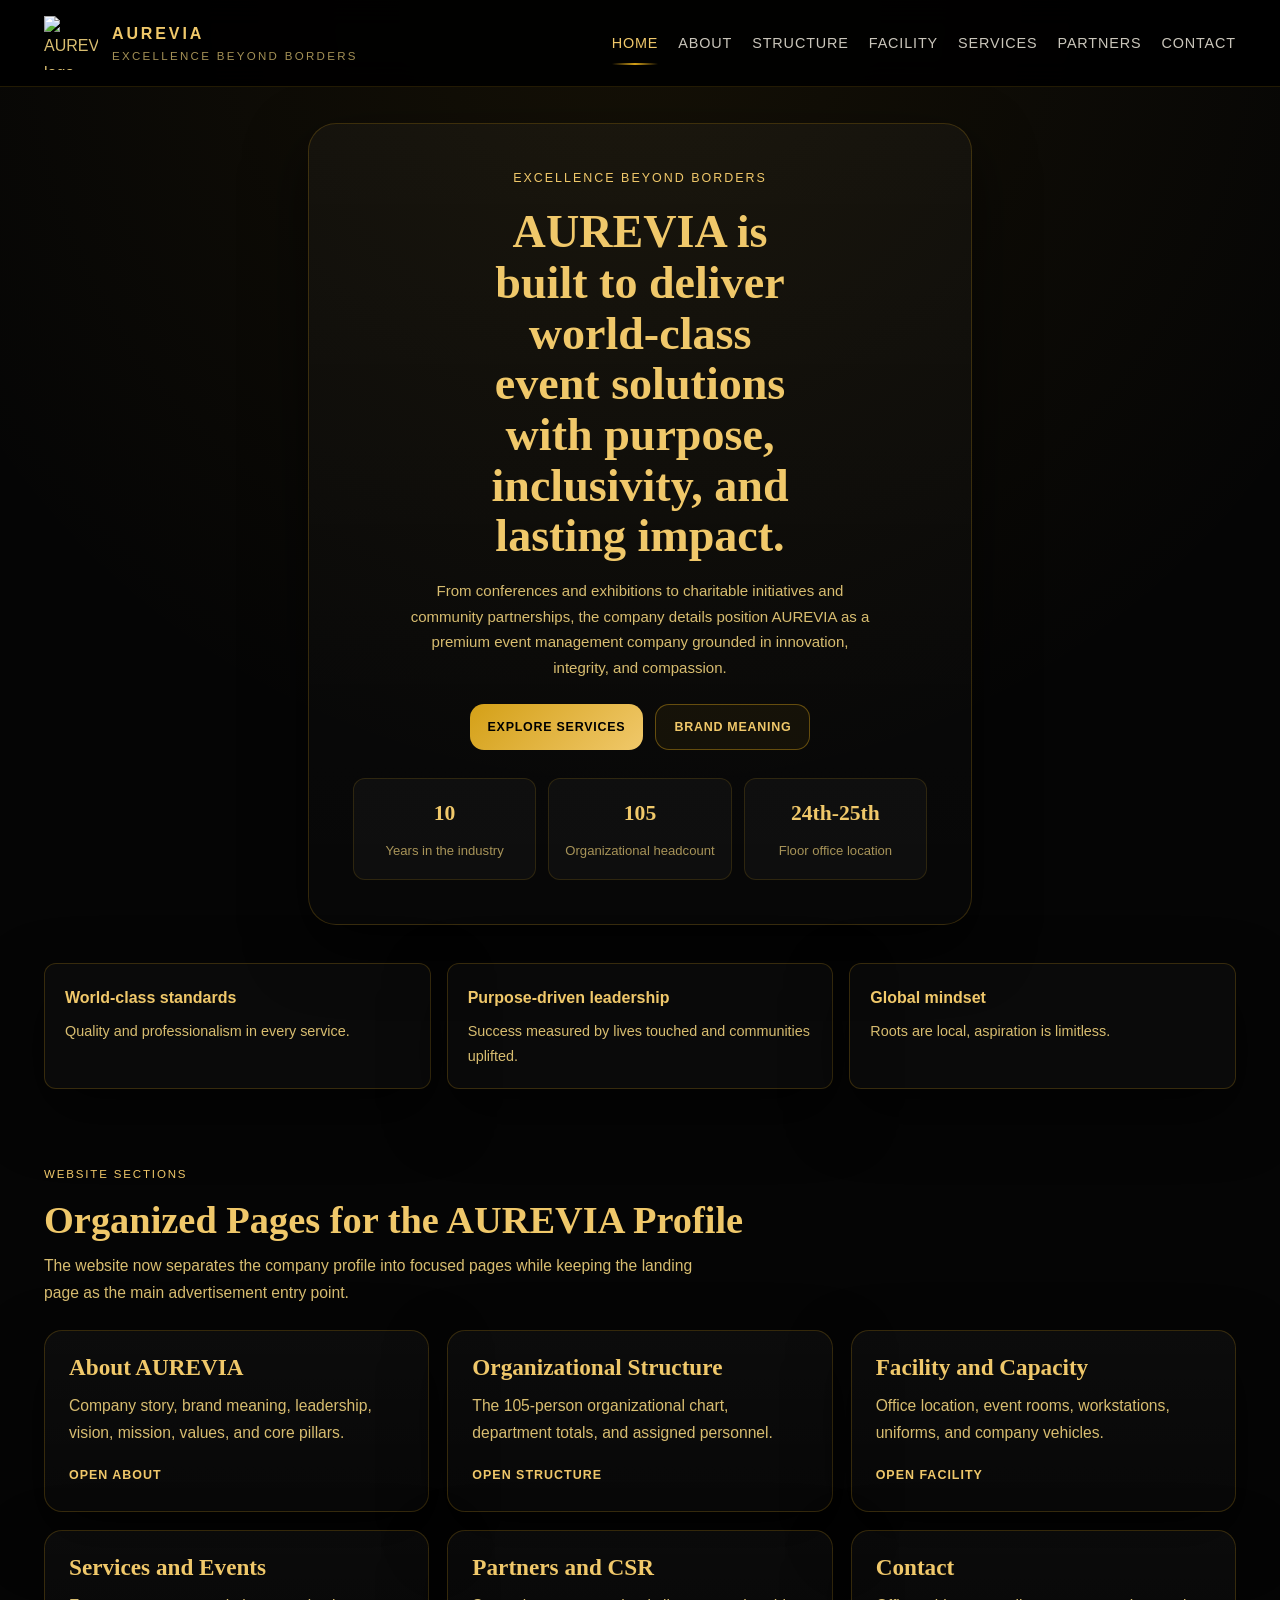
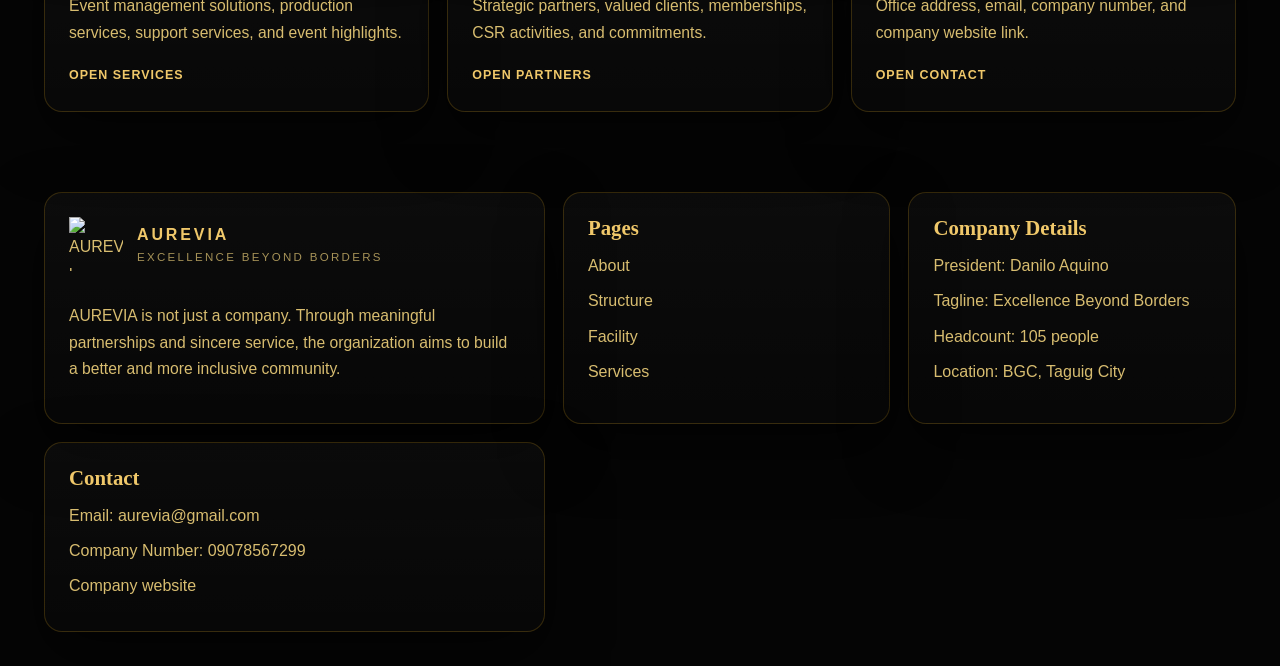
==== commit 95bbd72d: "Split website into static pages" ====
--- a/index.html
+++ b/index.html
@@ -12,7 +12,7 @@
 <body id="top">
   <header class="ve-header" id="ve-sticky">
     <div class="ve-nav-wrap">
-      <a class="ve-brand" href="#top" aria-label="AUREVIA home">
+      <a class="ve-brand" href="index.html" aria-label="AUREVIA home">
         <img src="AUREVIA Logo.png" alt="AUREVIA logo" class="ve-logo-img">
         <span class="ve-brand-copy">
           <strong>AUREVIA</strong>
@@ -21,15 +21,13 @@
       </a>
 
       <nav class="ve-nav" aria-label="Primary navigation">
-        <a href="#story">Story</a>
-        <a href="#brand">Brand</a>
-        <a href="#leadership">Leadership</a>
-        <a href="#structure">Structure</a>
-        <a href="#facility">Facility</a>
-        <a href="#services">Services</a>
-        <a href="#partners">Partners</a>
-        <a href="#csr">CSR</a>
-        <a href="#contact">Contact</a>
+        <a href="index.html" class="active">Home</a>
+        <a href="about.html">About</a>
+        <a href="structure.html">Structure</a>
+        <a href="facility.html">Facility</a>
+        <a href="services.html">Services</a>
+        <a href="partners.html">Partners</a>
+        <a href="contact.html">Contact</a>
       </nav>
 
       <button class="ve-toggler" id="ve-toggle" aria-label="Toggle menu" aria-expanded="false">
@@ -38,15 +36,13 @@
     </div>
 
     <div class="ve-mobile-menu" id="ve-mobile-menu">
-      <a href="#story">Story</a>
-      <a href="#brand">Brand</a>
-      <a href="#leadership">Leadership</a>
-      <a href="#structure">Structure</a>
-      <a href="#facility">Facility</a>
-      <a href="#services">Services</a>
-      <a href="#partners">Partners</a>
-      <a href="#csr">CSR</a>
-      <a href="#contact">Contact</a>
+      <a href="index.html">Home</a>
+      <a href="about.html">About</a>
+      <a href="structure.html">Structure</a>
+      <a href="facility.html">Facility</a>
+      <a href="services.html">Services</a>
+      <a href="partners.html">Partners</a>
+      <a href="contact.html">Contact</a>
     </div>
   </header>
 
@@ -57,8 +53,8 @@
         <h1>AUREVIA is built to deliver world-class event solutions with purpose, inclusivity, and lasting impact.</h1>
         <p>From conferences and exhibitions to charitable initiatives and community partnerships, the company details position AUREVIA as a premium event management company grounded in innovation, integrity, and compassion.</p>
         <div class="ve-hero-actions">
-          <a href="#services" class="ve-btn-primary">Explore Services</a>
-          <a href="#brand" class="ve-btn-ghost">Brand Meaning</a>
+          <a href="services.html" class="ve-btn-primary">Explore Services</a>
+          <a href="about.html#brand" class="ve-btn-ghost">Brand Meaning</a>
         </div>
         <div class="ve-hero-metrics">
           <div><strong>10</strong><span>Years in the industry</span></div>
@@ -74,382 +70,19 @@
       <div><strong>Global mindset</strong><span>Roots are local, aspiration is limitless.</span></div>
     </section>
 
-    <section class="ve-section" id="story" data-reveal>
+    <section class="ve-section" data-reveal>
       <div class="ve-section-head">
-        <span class="ve-section-tag">Company Story</span>
-        <h2>Our Beginning, Our Promise, Our Future</h2>
-        <p>The source document describes AUREVIA as an event management company that exists to deliver extraordinary experiences while making a difference in the lives of others.</p>
-      </div>
-      <div class="ve-grid ve-grid-2">
-        <article class="ve-card">
-          <h3>Our Beginning</h3>
-          <p>At AUREVIA, we believe that extraordinary experiences have the power to connect people, inspire communities, and create meaningful impact. Our journey began with a simple yet powerful purpose: to deliver world-class event solutions while making a difference in the lives of others.</p>
-        </article>
-        <article class="ve-card">
-          <h3>10 Years in the Industry</h3>
-          <p>For 10 years, AUREVIA has been a trusted partner in the event management industry - creating memorable experiences, building lasting relationships, and making a meaningful impact in the communities it serves.</p>
-        </article>
-        <article class="ve-card">
-          <h3>Our Promise</h3>
-          <p>Excellence Beyond Borders is more than a tagline. It is the commitment to provide exceptional experiences, remarkable value, and uncompromising quality in everything the company does.</p>
-        </article>
-        <article class="ve-card">
-          <h3>Our Future</h3>
-          <p>AUREVIA remains guided by one purpose: to create extraordinary experiences, empower communities, and become a trusted name recognized for world-class excellence, innovation, and integrity.</p>
-        </article>
-        <article class="ve-card">
-          <h3>Our Identity. Our Aspiration</h3>
-          <p>Our identity is reflected in our symbol - a fusion of a globe and a dynamic forward-moving form. It signifies the aspiration to reach beyond boundaries, embrace opportunities, and continuously evolve. While the roots are local, the mindset is limitless.</p>
-        </article>
-      </div>
-    </section>
-
-    <section class="ve-section ve-section-alt" id="brand" data-reveal>
-      <div class="ve-section-head">
-        <span class="ve-section-tag">Brand Meaning</span>
-        <h2>Name, Symbol, Color, and Tagline</h2>
-        <p>This section preserves the brand explanation from the document, including the meaning of the name, logo symbol, gold and black identity, and the white secondary background.</p>
+        <span class="ve-section-tag">Website Sections</span>
+        <h2>Organized Pages for the AUREVIA Profile</h2>
+        <p>The website now separates the company profile into focused pages while keeping the landing page as the main advertisement entry point.</p>
       </div>
       <div class="ve-grid ve-grid-3">
-        <details class="ve-accordion" open>
-          <summary>The Brand Name</summary>
-          <div>
-            <p>The name AUREVIA is derived from two words: "Aure," meaning gold, and "Via," meaning path. Together, they symbolize a commitment to pursuing excellence and moving forward with purpose.</p>
-            <ul>
-              <li><strong>AURE</strong> - gold, excellence, value, prestige, integrity, timeless worth.</li>
-              <li><strong>VIA</strong> - path, journey, direction, progress, continuous growth, purpose-driven leadership.</li>
-            </ul>
-          </div>
-        </details>
-        <details class="ve-accordion" open>
-          <summary>The Logo Symbol</summary>
-          <div>
-            <ul>
-              <li><strong>The globe</strong> - global reach, international presence, cross-border operations.</li>
-              <li><strong>The wing / forward motion element</strong> - growth, speed, ambition, elevation, breaking limits, leadership, progress.</li>
-              <li><strong>The letter A integration</strong> - subtle identity for Aurevia, leadership, authority, confidence.</li>
-            </ul>
-            <p>The symbol represents Aurevia as a globally driven organization that empowers growth, moves forward boldly, and leads with excellence across borders.</p>
-          </div>
-        </details>
-        <details class="ve-accordion" open>
-          <summary>Gold, Black, White, Tagline</summary>
-          <div>
-            <p><strong>Gold</strong> symbolizes excellence, trust, prestige, and long-term value. It communicates credibility, success, and premium standards.</p>
-            <p><strong>Black</strong> as the primary background represents power, authority, sophistication, stability, reliability, focus, and clarity.</p>
-            <p><strong>White</strong> as the secondary background represents clarity, simplicity, accessibility, versatility, and modern professionalism.</p>
-            <p><strong>Tagline:</strong> Excellence Beyond Borders - a promise that standards, capabilities, and mindset extend internationally without compromise.</p>
-          </div>
-        </details>
-      </div>
-    </section>
-
-    <section class="ve-section" id="leadership" data-reveal>
-      <div class="ve-section-head">
-        <span class="ve-section-tag">Leadership</span>
-        <h2>Leadership With Purpose</h2>
-        <p>AUREVIA is founded and led by President Danilo Aquino, whose journey as a Person with Disability reflects resilience, determination, and a deep commitment to serving others.</p>
-      </div>
-      <div class="ve-grid ve-grid-2">
-        <article class="ve-card ve-leader-card">
-          <div class="ve-avatar">DA</div>
-          <div>
-            <h3>President Danilo Aquino</h3>
-            <p>Founder and leader of AUREVIA. The document explicitly frames his leadership as one centered on resilience, determination, compassion, and community impact.</p>
-          </div>
-        </article>
-        <article class="ve-card">
-          <h3>Compassion and Inclusivity</h3>
-          <p>Under Danilo Aquino, AUREVIA has embraced a culture of compassion and inclusivity, championing charitable initiatives and meaningful partnerships that bring hope, joy, and opportunities to children, persons with disabilities, and underserved communities.</p>
-          <p>These words - We Care. We Share. - define the organization and connect every conference, exhibition, product launch, corporate gathering, and celebration to something greater than the event itself.</p>
-        </article>
-      </div>
-    </section>
-
-    <section class="ve-section ve-section-alt" id="mission" data-reveal>
-      <div class="ve-section-head">
-        <span class="ve-section-tag">Vision, Mission, Values</span>
-        <h2>What AUREVIA Stands For</h2>
-      </div>
-      <div class="ve-grid ve-grid-3">
-        <article class="ve-card">
-          <h3>Vision</h3>
-          <p>To become a globally recognized leader in event management solutions, known for delivering world-class experiences and creating meaningful impact through innovation, inclusivity, and excellence beyond borders.</p>
-        </article>
-        <article class="ve-card">
-          <h3>Mission</h3>
-          <ul class="ve-bullets">
-            <li>Deliver world-class event management solutions with creativity, precision, and professionalism.</li>
-            <li>Create extraordinary experiences that exceed expectations and build lasting relationships.</li>
-            <li>Uphold the highest standards of integrity, innovation, and service excellence.</li>
-            <li>Promote inclusivity and social responsibility through initiatives that uplift communities and inspire hope.</li>
-            <li>Continuously grow and evolve to become a trusted partner recognized for excellence beyond borders.</li>
-          </ul>
-        </article>
-        <article class="ve-card">
-          <h3>Core Pillars</h3>
-          <ul class="ve-pill-grid">
-            <li>Innovation that inspires</li>
-            <li>Inclusivity that empowers</li>
-            <li>Integrity that builds trust</li>
-            <li>Impact that matters</li>
-          </ul>
-        </article>
-      </div>
-      <div class="ve-values-grid">
-        <article class="ve-value"><strong>1. Excellence</strong><span>Pursue the highest standards and continuously strive to exceed expectations.</span></article>
-        <article class="ve-value"><strong>2. eXperience</strong><span>Create extraordinary and memorable experiences that leave lasting impressions.</span></article>
-        <article class="ve-value"><strong>3. Compassion</strong><span>Measure success by the positive impact created in the lives of others.</span></article>
-        <article class="ve-value"><strong>4. Empowerment</strong><span>Empower people, communities, and organizations through meaningful opportunities and collaboration.</span></article>
-        <article class="ve-value"><strong>5. Leadership</strong><span>Lead with integrity, professionalism, and accountability.</span></article>
-        <article class="ve-value"><strong>6. Learning and Innovation</strong><span>Embrace creativity and continuously seek better ways to serve clients and communities.</span></article>
-        <article class="ve-value"><strong>7. Engagement</strong><span>Cultivate meaningful relationships and strong partnerships built on trust.</span></article>
-        <article class="ve-value"><strong>8. Nobility</strong><span>Conduct business with honesty, respect, and ethical responsibility.</span></article>
-        <article class="ve-value"><strong>9. Collaboration</strong><span>Believe exceptional outcomes are achieved through teamwork and shared success.</span></article>
-        <article class="ve-value"><strong>10. Empathy</strong><span>Serve with understanding, inclusivity, and genuine care for people.</span></article>
-      </div>
-    </section>
-
-    <section class="ve-section" id="structure" data-reveal>
-      <div class="ve-section-head">
-        <span class="ve-section-tag">Organizational Structure</span>
-        <h2>Events Management Company - Organizational Chart</h2>
-        <p>The document presents a 105-person organizational chart. The total headcount and department roles are preserved below.</p>
-      </div>
-      <div class="ve-grid ve-grid-3">
-        <article class="ve-card">
-          <h3>Operations</h3>
-          <ul class="ve-bullets">
-            <li>Head of Operations and Events - Rogelio P. Adriano</li>
-            <li>Event Managers (5) - Robinson M. Alsol, Manolito S. Atchazo, George Q. Bartome, Ariel F. Bautista, Reynaldo C. Bathan</li>
-            <li>Project Coordinators (10) - Virgilio Bregaña II, Marvin E. Cabrera, Roselio J. Collado, Jayson I. Esplana, Alejandro P. Figueroa, Prudencio C. Jimenez, Josue M. Lago, Ruben Manlangit Jr., Carlos D. Mundo, Ariz C. Ocariza</li>
-            <li>Logistics Coordinators (8) - Herman C. Parilla, Gilbert J. Punzalan, Dindo O. Samalla, Edgardo M. Velasco, Jimmy D. Velayo, Joan A. Cabrigas, Rowena B. Caralos, Rowena A. Corpuz</li>
-            <li>Venue and Supplier Coordinators (5) - Maricel C. Codillo, Rechie Y. Criado, Learni S. Cruz, Liela F. Datul, Maricris S. Del Rosario</li>
-            <li>Event Assistants (12) - Maureen R. Florez, Mirriam M. Laranang, Jerlyn P. Manalo, Mary Grace A. Manalo, Jennie A. Mendoza, Grace R. Montes, Mary Ann C. Moya, Myleen E. Ocfemia, Perlita R. Orilla, Rosalie S. Ormilla, Alma S. Osea, Cristina F. Pajantoy</li>
-            <li>Technical Crew Supervisors (2) - Sharolyn C. Pascual, Arlene M. Pastrana</li>
-            <li>Technical Crew (15) - Jocelyn V. Robino, Racquel D. Ramos, Mary Joy D. Robas, Christy D. Salazar, Norelyn A. Salvador, Michelle B. Vicente, Nora M. Villarta, Shiela A. Sta. Ana, Willam B. Roxas, Ronald C. Mistica, Peter S. Sison, Omar D. Alcantara, Nelia O. Santos, Marsha Sotera Nicolas, Mark C. German</li>
-          </ul>
-        </article>
-        <article class="ve-card">
-          <h3>Leadership</h3>
-          <ul class="ve-bullets">
-            <li>Head of Sales & Business Development - Ariana L. Rivera</li>
-            <li>Head of Marketing & Creative Services - Jennifer Z. Cotas</li>
-            <li>Head of Finance & Administration - John Philippe G. Bascuña</li>
-            <li>Head of Human Resources - Reynaldo Gabriel G. Ignacio</li>
-            <li>Head of Information Technology - Roldan Jeremiah A. Bautista</li>
-            <li>Head of Support Services - Kristine Felicity A. Enriquez</li>
-            <li>Head of Compliance - Melanie N. Roxas</li>
-            <li>Outsourced Nurse - Maria Christina E. Pineda</li>
-          </ul>
-        </article>
-        <article class="ve-card">
-          <h3>Totals</h3>
-          <ul class="ve-bullets">
-            <li>Total Headcount: 105 People</li>
-            <li>Operations and Events: 25</li>
-            <li>Sales and Business Development: 16</li>
-            <li>Marketing and Creative Services: 12</li>
-            <li>Finance and Administration: 8</li>
-            <li>Human Resources: 5</li>
-            <li>Information Technology: 5</li>
-            <li>Support Services: 5</li>
-            <li>Compliance: 1</li>
-          </ul>
-        </article>
-      </div>
-      <div class="ve-note">Total Headcount: 105 People</div>
-    </section>
-
-    <section class="ve-section ve-section-alt" id="facility" data-reveal>
-      <div class="ve-section-head">
-        <span class="ve-section-tag">Facility and Capacity</span>
-        <h2>Location, Office Capacity, Uniforms, and Vehicles</h2>
-      </div>
-      <div class="ve-grid ve-grid-2">
-        <article class="ve-card">
-          <h3>Facility Overview</h3>
-          <p>Aurevia is located at the heart of the city on the 24th-25th Floor, 30th Street corner 5th Avenue, Crescent Park West District, Bonifacio Global City (BGC), Taguig City, Metro Manila. The source also references World Plaza for the uniform return address.</p>
-          <ul class="ve-bullets">
-            <li>Large Events Room (200 PAX)</li>
-            <li>Medium Events Room (80 PAX)</li>
-            <li>Small Events Room (30 PAX)</li>
-            <li>Big Storage Room</li>
-            <li>Pantry and Dining Area</li>
-            <li>Lactating Room</li>
-            <li>IT Room (Servers)</li>
-            <li>Mini Relaxation Lounge</li>
-          </ul>
-        </article>
-        <article class="ve-card">
-          <h3>Office Capacity Overview</h3>
-          <ul class="ve-bullets">
-            <li>Total Employees: 100</li>
-            <li>Private Offices (Directors): 15</li>
-            <li>Meeting Rooms: 3</li>
-            <li>Board Room: 1 (20 Seater)</li>
-            <li>Workstations: 100</li>
-            <li>Support Rooms and Facilities</li>
-          </ul>
-          <p>Meeting rooms listed in the document: Board Room (20 Seater), Meeting Room - Medium (8 Seater), Meeting Room - Small (4 Seater), Director Rooms (Private Offices), and Staff Working Station (100 Employees Capacity).</p>
-        </article>
-        <article class="ve-card">
-          <h3>Uniform Collection</h3>
-          <ul class="ve-bullets">
-            <li>Executive Uniform - President / VP / Department Heads</li>
-            <li>Sales and Business development</li>
-            <li>Marketing and Creative Services</li>
-            <li>Event Operations Team</li>
-            <li>Technical Crew</li>
-            <li>Finance, HR, Admin and IT</li>
-            <li>Reception and Front Desk</li>
-            <li>Major Event / Grand Uniform - for all employees during major events</li>
-          </ul>
-          <p>Uniform features: premium quality, modern design, gold embroidery, breathable fabric, and united branding. The identification card is a prop of Aurevia and should be surrendered upon termination of employment.</p>
-        </article>
-        <article class="ve-card">
-          <h3>Company Vehicles</h3>
-          <ul class="ve-bullets">
-            <li>White service van with Aurevia branding</li>
-            <li>Black SUV with Aurevia branding</li>
-            <li>Black cargo van with Aurevia branding</li>
-            <li>Hyundai - 100% Electric</li>
-            <li>Nissan - 100% Electric</li>
-          </ul>
-        </article>
-      </div>
-    </section>
-
-    <section class="ve-section" id="services" data-reveal>
-      <div class="ve-section-head">
-        <span class="ve-section-tag">Services</span>
-        <h2>End-to-End Solutions. Extraordinary Experiences.</h2>
-        <p>The service categories below are taken directly from the company details document and presented as expandable content for readability.</p>
-      </div>
-      <div class="ve-accordion-list">
-        <details class="ve-accordion" open><summary>1. Event Management Services</summary><div><ul class="ve-bullets inline"><li>Corporate Events</li><li>Conferences and Conventions</li><li>Product Launches</li><li>Exhibitions and Trade Shows</li><li>Brand Activations</li><li>Awarding Ceremonies</li><li>Government and Institutional Events</li><li>Hybrid and Virtual Events</li><li>MICE (Meetings, Incentives, Conferences, Exhibitions)</li></ul></div></details>
-        <details class="ve-accordion"><summary>2. Event production Services</summary><div><ul class="ve-bullets inline"><li>Stage Design and production</li><li>Audio-Visual production</li><li>Sound System Management</li><li>Lighting Design and execution</li><li>LED Wall Integration</li><li>Technical Direction</li><li>Event Run-Down Management</li><li>Livestream and Broadcast production</li></ul></div></details>
-        <details class="ve-accordion"><summary>3. Creative and Design Services</summary><div><ul class="ve-bullets inline"><li>Event Concept development</li><li>Event Branding and Visual Identity</li><li>Graphic Design (tarpaulin, backdrops, invites)</li><li>Motion Graphics and Video Assets</li><li>Event Styling Concepts</li></ul></div></details>
-        <details class="ve-accordion"><summary>4. Media and Documentation Services</summary><div><ul class="ve-bullets inline"><li>Event Photography</li><li>Event Videography</li><li>Same-Day Edit (SDE) Videos</li><li>Social Media Event Coverage</li><li>Highlight Reels and Corporate AVPs</li></ul></div></details>
-        <details class="ve-accordion"><summary>5. Booth and Fabrication Services</summary><div><ul class="ve-bullets inline"><li>Exhibit Booth Design and Construction</li><li>Event Backdrop Fabrication</li><li>Stage Set Construction</li><li>Mall Activation Booths</li><li>Custom Installations</li><li>Corporate Display Structures</li></ul></div></details>
-        <details class="ve-accordion"><summary>6. Event Technology Services</summary><div><ul class="ve-bullets inline"><li>Online Registration Systems</li><li>QR Code Attendance Systems</li><li>Event Mobile Applications</li><li>Digital Ticketing Systems</li><li>Virtual Event Platforms</li><li>Hybrid Event Integration</li><li>Audience Engagement Tools</li></ul></div></details>
-        <details class="ve-accordion"><summary>7. Event Support Services</summary><div><ul class="ve-bullets inline"><li>Catering Coordination</li><li>Venue Sourcing</li><li>Event Manpower (ushers, coordinators, staff)</li><li>VIP and Protocol Management</li><li>Event Logistics Coordination</li><li>Security Coordination</li><li>Transportation Coordination</li></ul></div></details>
-        <details class="ve-accordion"><summary>8. Marketing and Activation Services</summary><div><ul class="ve-bullets inline"><li>Brand Activations</li><li>Experiential Marketing Campaigns</li><li>Product Sampling Events</li><li>Corporate Promotions</li><li>Influencer Events</li><li>Consumer Engagement Campaigns</li></ul></div></details>
-        <details class="ve-accordion"><summary>9. Premium / Specialized Events</summary><div><ul class="ve-bullets inline"><li>International Conferences</li><li>Embassy and Diplomatic Events</li><li>Investor Forums</li><li>Luxury Gala Events</li><li>Corporate Anniversaries</li><li>dst Events</li><li>Executive Retreats</li><li>ESG / Sustainability Events</li></ul></div></details>
-        <details class="ve-accordion"><summary>10. Our Commitment to You</summary><div><p>AUREVIA is committed to delivering excellence at every step, combining creativity, innovation, and flawless execution to create meaningful experiences that leave a lasting impact.</p><p>Your vision. Our passion. Unforgettable results.</p><ul class="ve-bullets inline"><li>Experienced Professionals</li><li>Innovative and Creative</li><li>Reliable execution</li><li>Trusted Network of Partners</li><li>Excellence Beyond Borders</li></ul></div></details>
-        <details class="ve-accordion"><summary>Services Include</summary><div><ul class="ve-bullets inline"><li>Business registration</li><li>Certificates</li><li>Awards</li><li>etc.</li></ul></div></details>
-      </div>
-    </section>
-
-    <section class="ve-section ve-section-alt" id="events" data-reveal>
-      <div class="ve-section-head">
-        <span class="ve-section-tag">Company Events</span>
-        <h2>Internal Events and External Highlights</h2>
-      </div>
-      <div class="ve-grid ve-grid-2">
-        <article class="ve-card">
-          <h3>Company Events</h3>
-          <ul class="ve-bullets">
-            <li>Kick-Off Party</li>
-            <li>Mother's Day</li>
-            <li>Birthday Celebration</li>
-            <li>Company Outing</li>
-            <li>Sportsfest</li>
-            <li>Year-End Party</li>
-            <li>Father's Day</li>
-            <li>Children's Day</li>
-            <li>Family Day</li>
-          </ul>
-        </article>
-        <article class="ve-card">
-          <h3>Event Highlights</h3>
-          <ul class="ve-bullets">
-            <li>DSAP GMM Event</li>
-            <li>San Miguel Corporation Gala Night</li>
-            <li>Radenta Kickoff Party (Filipino Theme)</li>
-            <li>Puregold Funrun</li>
-            <li>SB19 Watsons Playlist</li>
-            <li>DTI Tatak Pinoy Expo</li>
-            <li>Buting Elementary School Year End Party</li>
-            <li>Luxury Wedding of Vico Sotto</li>
-            <li>Charity Events</li>
-            <li>Rico Blanco Concert</li>
-            <li>Anne Curtis Daughter Debut</li>
-            <li>Music Festivals</li>
-          </ul>
-        </article>
-      </div>
-    </section>
-
-    <section class="ve-section" id="partners" data-reveal>
-      <div class="ve-section-head">
-        <span class="ve-section-tag">Network</span>
-        <h2>Strategic Partners, Valued Clients, and Memberships</h2>
-      </div>
-      <div class="ve-grid ve-grid-3">
-        <article class="ve-card"><h3>Food and Catering Partners</h3><ul class="ve-bullets"><li>McDonald's</li><li>Shakey's Pizza Parlor</li><li>Cibo Catering</li><li>Conti's Bakeshop and Restaurant</li></ul></article>
-        <article class="ve-card"><h3>Event Production Partners</h3><ul class="ve-bullets"><li>M-Tech Group</li><li>HIT Productions Inc.</li><li>Stagecraft International</li><li>AV Dimensions Inc.</li><li>PAVS - Philippine Audio Video Solutions Inc.</li></ul></article>
-        <article class="ve-card"><h3>Fabrication, Venues, and Logistics</h3><ul class="ve-bullets"><li>Ex-Link Events and Exhibits</li><li>Adasia Events Group</li><li>Solaire Resort Entertainment City</li><li>Grand Hyatt Manila</li><li>Marriott Manila</li><li>SMX Convention Center Manila</li><li>World Trade Center Manila</li><li>PICC - Philippine International Convention Center</li><li>LBC - We Like To Move It</li><li>2Go Group</li><li>David's Salon Events Styling</li><li>The Event Architect PH</li><li>Dave Sandoval Events</li><li>Party Magic Events</li><li>Nice Print Photography</li><li>KDRAC - Stage • Light • Sound • Video</li></ul></article>
-      </div>
-      <div class="ve-grid ve-grid-2 ve-mt-2">
-        <article class="ve-card"><h3>Valued Clients</h3><ul class="ve-bullets inline"><li>San Miguel Corporation</li><li>Local Government Units (LGUs)</li><li>Radenta Technologies</li><li>Officemoto Corporation</li><li>Abbott Laboratories</li><li>DTI Philippines</li><li>BWL Health and Sciences</li><li>Petron</li><li>Philippine Coast Guard</li><li>SageSoft Solutions</li><li>BDO Unibank</li><li>Metrobank</li><li>Nestle Philippines</li><li>Unilever Philippines</li><li>Shopee Philippines</li><li>IBM Philippines</li></ul></article>
-        <article class="ve-card"><h3>Memberships / Affiliations</h3><ul class="ve-bullets"><li>Philippine Chamber of Commerce and Industry</li><li>Management Association of the Philippines</li><li>Philippine Marketing Association</li></ul></article>
-      </div>
-    </section>
-
-    <section class="ve-section ve-section-alt" id="csr" data-reveal>
-      <div class="ve-section-head">
-        <span class="ve-section-tag">CSR / Community Impact</span>
-        <h2>We Care. We Share. We Support. We Build.</h2>
-      </div>
-      <div class="ve-grid ve-grid-2">
-        <article class="ve-card">
-          <h3>In Partnership With</h3>
-          <ul class="ve-bullets">
-            <li>PDAO - Persons with Disability Affairs Office</li>
-            <li>DSWD - Department of Social Welfare and development</li>
-            <li>NCDA - National Council on Disability Affairs</li>
-          </ul>
-          <h3>CSR Activities</h3>
-          <ul class="ve-bullets">
-            <li>Charity Event with PDAO</li>
-            <li>Kids Event - "Bringing Smiles, Inspiring Dreams - Kids' Day Out"</li>
-            <li>CSR Activity in Partnership with DSWD</li>
-          </ul>
-        </article>
-        <article class="ve-card">
-          <h3>Our Commitments</h3>
-          <ul class="ve-bullets">
-            <li>WE CARE for people</li>
-            <li>WE SHARE our time and resources</li>
-            <li>WE SUPPORT inclusive communities</li>
-            <li>WE BUILD a better tomorrow</li>
-          </ul>
-          <p>Every event the company creates is presented as an opportunity to inspire, give back, and make a lasting impact. The source concludes this section with: AUREVIA - Excellence Beyond Borders, Compassion Beyond Events.</p>
-        </article>
-      </div>
-    </section>
-
-    <section class="ve-section" id="contact" data-reveal>
-      <div class="ve-section-head">
-        <span class="ve-section-tag">Contact Section</span>
-        <h2>Reach Us</h2>
-        <p>This section includes the contact information provided for AUREVIA.</p>
-      </div>
-      <div class="ve-grid ve-grid-2">
-        <article class="ve-card">
-          <h3>Office Address</h3>
-          <p>24th - 25th Floor<br>30th Street corner 5th Avenue<br>Crescent Park West District<br>Bonifacio Global City (BGC)<br>Taguig City, Metro Manila</p>
-          <p>Uniform return address in the source: 24th-25th Floors, World Plaza, 30th Street corner 5th Avenue, Crescent Park West District, Bonifacio Global City (BGC), Taguig City, Metro Manila.</p>
-        </article>
-        <article class="ve-card">
-          <h3>Contact Details</h3>
-          <ul class="ve-bullets">
-            <li>Email: aurevia@gmail.com</li>
-            <li>Company Number: 09078567299</li>
-          </ul>
-          <p>Company website: <a href="https://aureviacompany.github.io/aurevia/" target="_blank" rel="noreferrer">https://aureviacompany.github.io/aurevia/</a></p>
-        </article>
+        <article class="ve-card"><h3>About AUREVIA</h3><p>Company story, brand meaning, leadership, vision, mission, values, and core pillars.</p><a href="about.html" class="ve-text-link">Open About</a></article>
+        <article class="ve-card"><h3>Organizational Structure</h3><p>The 105-person organizational chart, department totals, and assigned personnel.</p><a href="structure.html" class="ve-text-link">Open Structure</a></article>
+        <article class="ve-card"><h3>Facility and Capacity</h3><p>Office location, event rooms, workstations, uniforms, and company vehicles.</p><a href="facility.html" class="ve-text-link">Open Facility</a></article>
+        <article class="ve-card"><h3>Services and Events</h3><p>Event management solutions, production services, support services, and event highlights.</p><a href="services.html" class="ve-text-link">Open Services</a></article>
+        <article class="ve-card"><h3>Partners and CSR</h3><p>Strategic partners, valued clients, memberships, CSR activities, and commitments.</p><a href="partners.html" class="ve-text-link">Open Partners</a></article>
+        <article class="ve-card"><h3>Contact</h3><p>Office address, email, company number, and company website link.</p><a href="contact.html" class="ve-text-link">Open Contact</a></article>
       </div>
     </section>
   </main>
@@ -457,19 +90,19 @@
   <footer class="ve-footer">
     <div class="ve-footer-inner">
       <div>
-        <a class="ve-brand ve-brand-footer" href="#top">
+        <a class="ve-brand ve-brand-footer" href="index.html">
           <img src="AUREVIA Logo.png" alt="AUREVIA logo" class="ve-logo-img">
           <span class="ve-brand-copy"><strong>AUREVIA</strong><span>Excellence Beyond Borders</span></span>
         </a>
         <p>AUREVIA is not just a company. Through meaningful partnerships and sincere service, the organization aims to build a better and more inclusive community.</p>
       </div>
       <div>
-        <h3>Key Sections</h3>
+        <h3>Pages</h3>
         <ul>
-          <li><a href="#story">Company Story</a></li>
-          <li><a href="#brand">Brand Meaning</a></li>
-          <li><a href="#services">Services</a></li>
-          <li><a href="#partners">Partners and Clients</a></li>
+          <li><a href="about.html">About</a></li>
+          <li><a href="structure.html">Structure</a></li>
+          <li><a href="facility.html">Facility</a></li>
+          <li><a href="services.html">Services</a></li>
         </ul>
       </div>
       <div>
--- a/css/custom-override.css
+++ b/css/custom-override.css
@@ -194,8 +194,13 @@
 }
 
 .ve-nav a:hover::after,
-.ve-nav a:focus-visible::after {
+.ve-nav a:focus-visible::after,
+.ve-nav a.active::after {
   transform: scaleX(1);
+}
+
+.ve-nav a.active {
+  color: var(--gold-soft);
 }
 
 .ve-toggler {
@@ -554,6 +559,20 @@
   margin-bottom: 0;
 }
 
+.ve-text-link {
+  display: inline-flex;
+  margin-top: 4px;
+  color: var(--gold-soft);
+  font-size: 0.78rem;
+  font-weight: 800;
+  letter-spacing: 0.08em;
+  text-transform: uppercase;
+}
+
+.ve-text-link:hover {
+  color: var(--white);
+}
+
 .ve-bullets {
   margin: 0;
   padding-left: 18px;
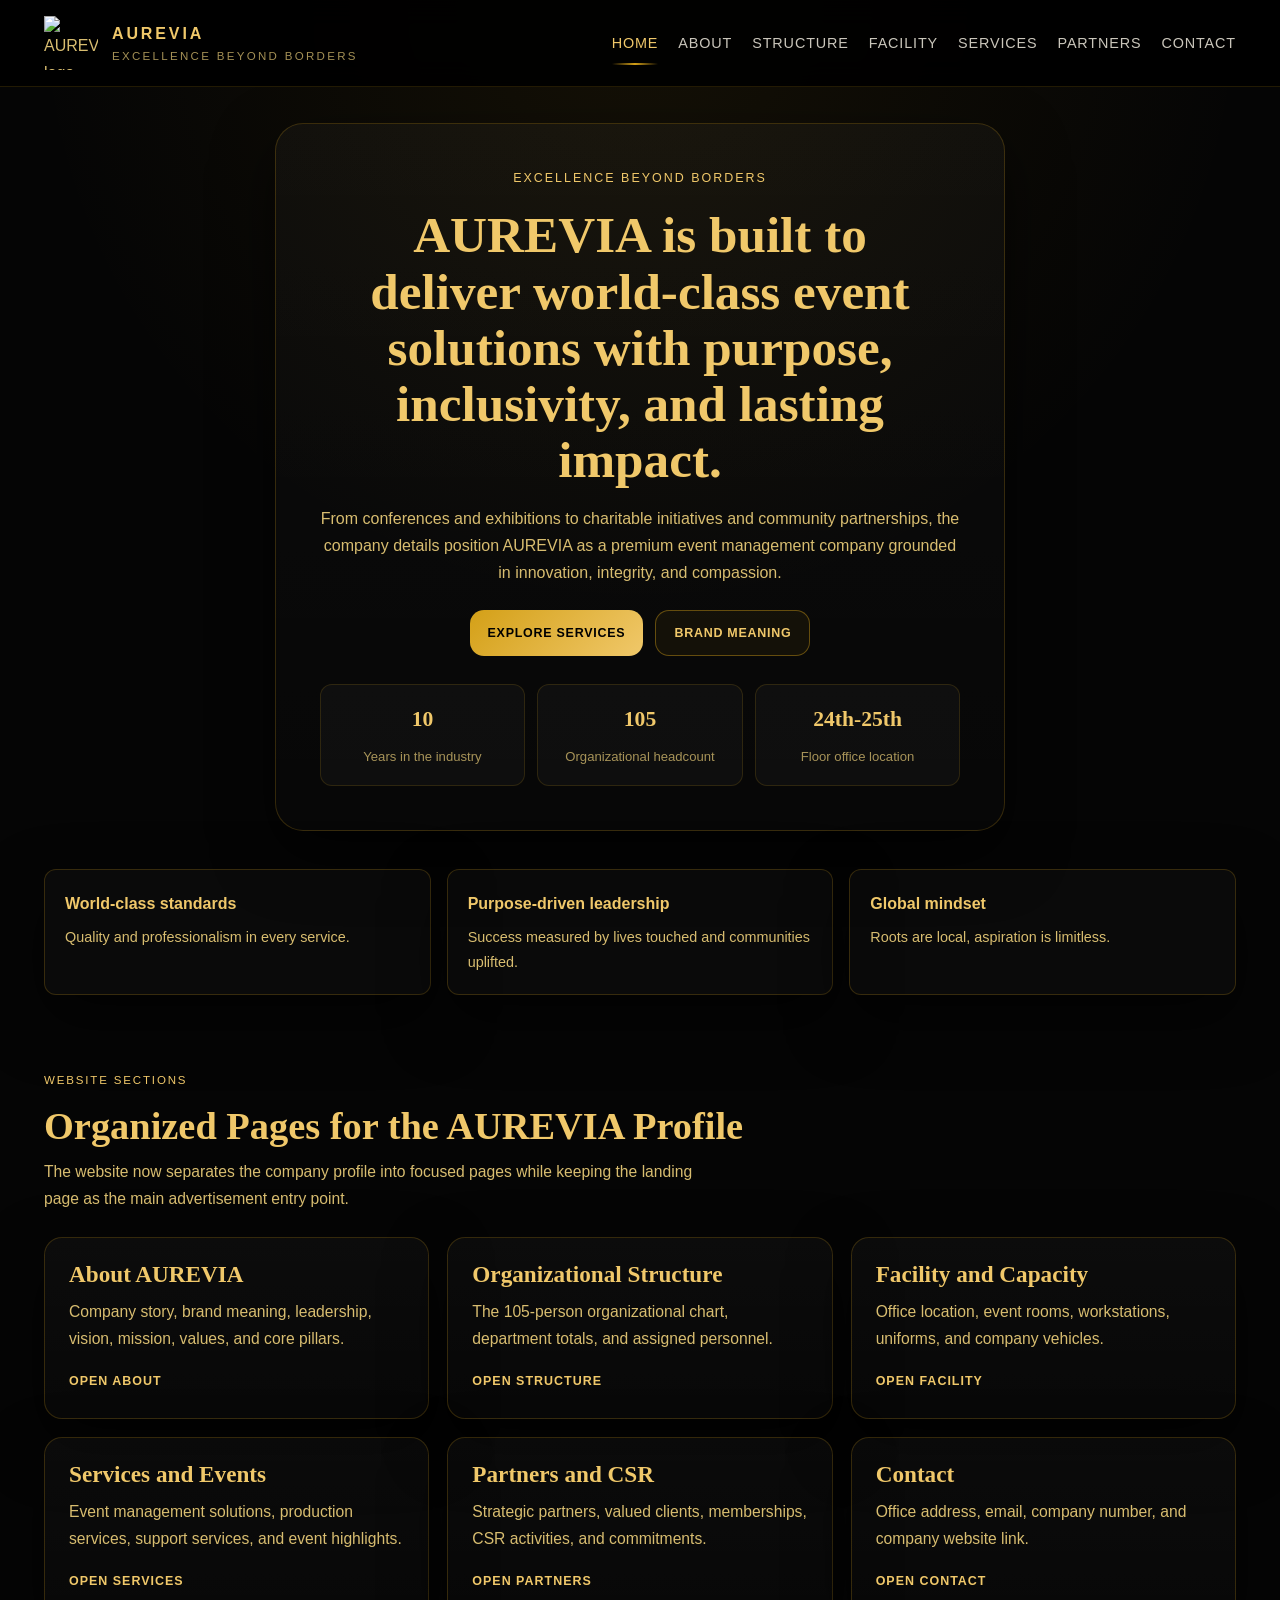
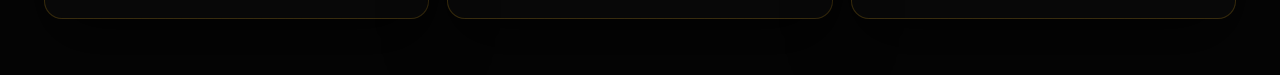
==== commit f43bbb77: "Remove footer and widen home hero" ====
--- a/index.html
+++ b/index.html
@@ -87,44 +87,6 @@
     </section>
   </main>
 
-  <footer class="ve-footer">
-    <div class="ve-footer-inner">
-      <div>
-        <a class="ve-brand ve-brand-footer" href="index.html">
-          <img src="AUREVIA Logo.png" alt="AUREVIA logo" class="ve-logo-img">
-          <span class="ve-brand-copy"><strong>AUREVIA</strong><span>Excellence Beyond Borders</span></span>
-        </a>
-        <p>AUREVIA is not just a company. Through meaningful partnerships and sincere service, the organization aims to build a better and more inclusive community.</p>
-      </div>
-      <div>
-        <h3>Pages</h3>
-        <ul>
-          <li><a href="about.html">About</a></li>
-          <li><a href="structure.html">Structure</a></li>
-          <li><a href="facility.html">Facility</a></li>
-          <li><a href="services.html">Services</a></li>
-        </ul>
-      </div>
-      <div>
-        <h3>Company Details</h3>
-        <ul>
-          <li>President: Danilo Aquino</li>
-          <li>Tagline: Excellence Beyond Borders</li>
-          <li>Headcount: 105 people</li>
-          <li>Location: BGC, Taguig City</li>
-        </ul>
-      </div>
-      <div>
-        <h3>Contact</h3>
-        <ul>
-          <li>Email: aurevia@gmail.com</li>
-          <li>Company Number: 09078567299</li>
-          <li><a href="https://aureviacompany.github.io/aurevia/" target="_blank" rel="noreferrer">Company website</a></li>
-        </ul>
-      </div>
-    </div>
-  </footer>
-
   <script src="js/vaultedge.js"></script>
 </body>
 </html>
--- a/css/custom-override.css
+++ b/css/custom-override.css
@@ -300,7 +300,7 @@
 .ve-hero-full .ve-hero-copy {
   align-items: center;
   text-align: center;
-  max-width: 920px;
+  max-width: 1120px;
   margin: 0 auto;
 }
 
@@ -331,8 +331,8 @@
 }
 
 .ve-hero h1 {
-  font-size: clamp(2rem, 3.6vw, 3.5rem);
-  max-width: 14ch;
+  font-size: clamp(2.2rem, 4vw, 4rem);
+  max-width: 22ch;
 }
 
 .ve-hero p,
@@ -348,9 +348,9 @@
 }
 
 .ve-hero p {
-  max-width: 56ch;
+  max-width: 72ch;
   margin: 16px 0 0;
-  font-size: 0.94rem;
+  font-size: 1rem;
 }
 
 .ve-hero-actions {
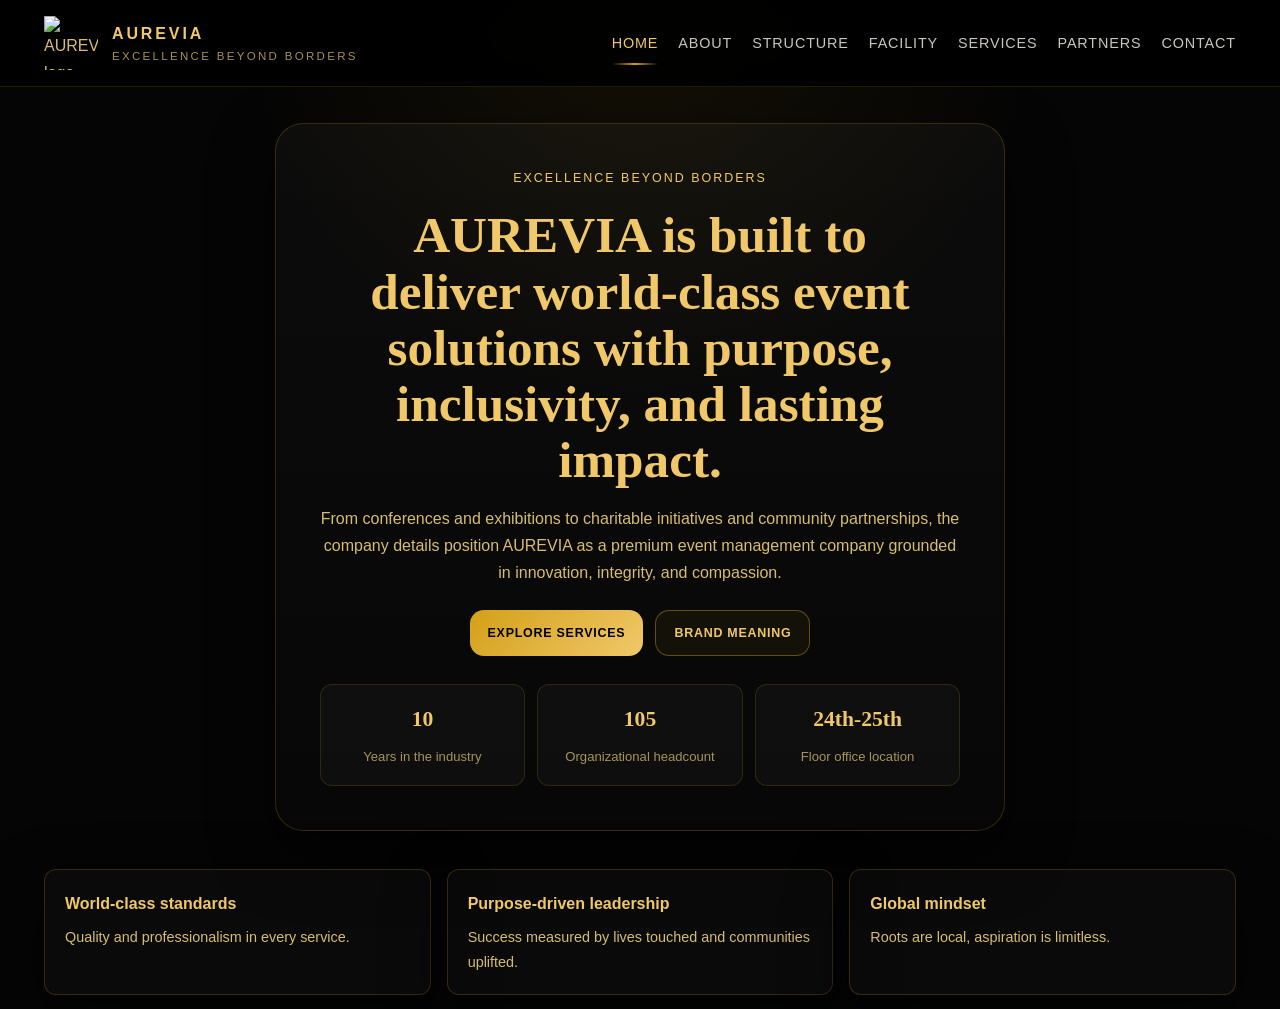
==== commit 086fecc6: "Remove home page section cards" ====
--- a/index.html
+++ b/index.html
@@ -70,21 +70,6 @@
       <div><strong>Global mindset</strong><span>Roots are local, aspiration is limitless.</span></div>
     </section>
 
-    <section class="ve-section" data-reveal>
-      <div class="ve-section-head">
-        <span class="ve-section-tag">Website Sections</span>
-        <h2>Organized Pages for the AUREVIA Profile</h2>
-        <p>The website now separates the company profile into focused pages while keeping the landing page as the main advertisement entry point.</p>
-      </div>
-      <div class="ve-grid ve-grid-3">
-        <article class="ve-card"><h3>About AUREVIA</h3><p>Company story, brand meaning, leadership, vision, mission, values, and core pillars.</p><a href="about.html" class="ve-text-link">Open About</a></article>
-        <article class="ve-card"><h3>Organizational Structure</h3><p>The 105-person organizational chart, department totals, and assigned personnel.</p><a href="structure.html" class="ve-text-link">Open Structure</a></article>
-        <article class="ve-card"><h3>Facility and Capacity</h3><p>Office location, event rooms, workstations, uniforms, and company vehicles.</p><a href="facility.html" class="ve-text-link">Open Facility</a></article>
-        <article class="ve-card"><h3>Services and Events</h3><p>Event management solutions, production services, support services, and event highlights.</p><a href="services.html" class="ve-text-link">Open Services</a></article>
-        <article class="ve-card"><h3>Partners and CSR</h3><p>Strategic partners, valued clients, memberships, CSR activities, and commitments.</p><a href="partners.html" class="ve-text-link">Open Partners</a></article>
-        <article class="ve-card"><h3>Contact</h3><p>Office address, email, company number, and company website link.</p><a href="contact.html" class="ve-text-link">Open Contact</a></article>
-      </div>
-    </section>
   </main>
 
   <script src="js/vaultedge.js"></script>
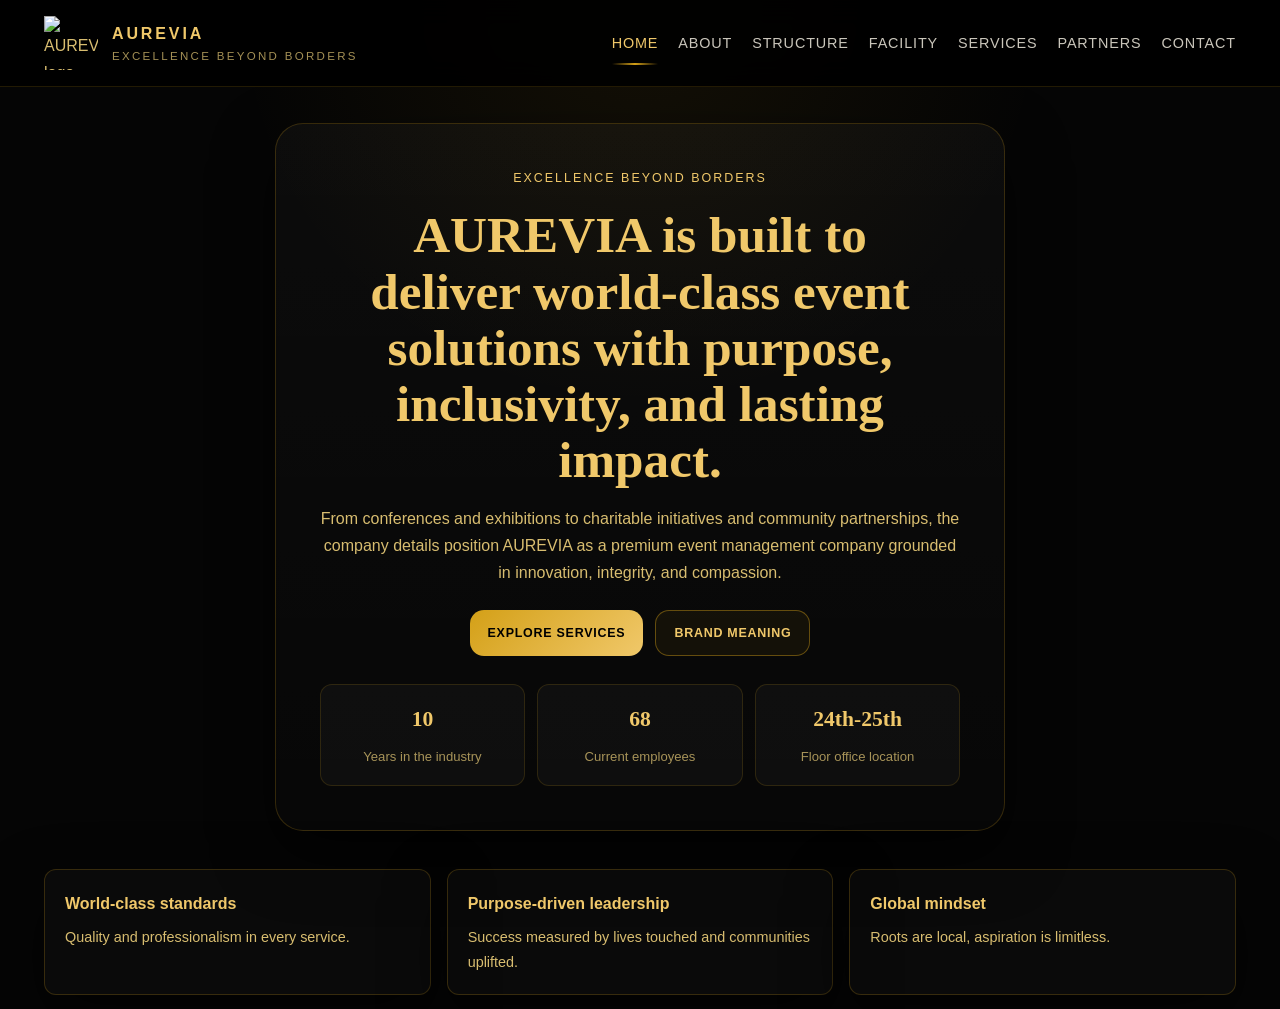
==== commit 6da15b4c: "Reconcile website headcount display" ====
--- a/index.html
+++ b/index.html
@@ -2,7 +2,7 @@
 <html lang="en">
 <head>
   <meta charset="UTF-8">
-  <meta name="description" content="AUREVIA company website based on the provided company details document.">
+  <meta name="description" content="AUREVIA event management company website.">
   <meta name="viewport" content="width=device-width, initial-scale=1, shrink-to-fit=no">
   <title>AUREVIA | Excellence Beyond Borders</title>
   <link rel="icon" href="img/core-img/favicon.ico">
@@ -58,7 +58,7 @@
         </div>
         <div class="ve-hero-metrics">
           <div><strong>10</strong><span>Years in the industry</span></div>
-          <div><strong>105</strong><span>Organizational headcount</span></div>
+          <div><strong>68</strong><span>Current employees</span></div>
           <div><strong>24th-25th</strong><span>Floor office location</span></div>
         </div>
       </div>
--- a/css/custom-override.css
+++ b/css/custom-override.css
@@ -553,6 +553,11 @@
 
 .ve-card p {
   margin: 0 0 14px;
+  overflow-wrap: anywhere;
+}
+
+.ve-card a {
+  overflow-wrap: anywhere;
 }
 
 .ve-card p:last-child {
@@ -699,6 +704,144 @@
   margin-top: 18px;
 }
 
+.ve-structure-grid {
+  display: grid;
+  grid-template-columns: minmax(0, 1.35fr) minmax(320px, 0.85fr);
+  gap: 18px;
+  align-items: start;
+}
+
+.ve-org-card {
+  position: relative;
+  overflow: hidden;
+  background:
+    radial-gradient(circle at top left, rgba(212, 160, 23, 0.12), transparent 34%),
+    linear-gradient(135deg, rgba(255, 255, 255, 0.045), rgba(255, 255, 255, 0.012));
+}
+
+.ve-org-card::before {
+  content: "";
+  position: absolute;
+  inset: 0;
+  pointer-events: none;
+  background-image: linear-gradient(rgba(212, 160, 23, 0.045) 1px, transparent 1px), linear-gradient(90deg, rgba(212, 160, 23, 0.035) 1px, transparent 1px);
+  background-size: 28px 28px;
+  mask-image: linear-gradient(180deg, rgba(0, 0, 0, 0.7), transparent 72%);
+}
+
+.ve-org-card-wide {
+  grid-row: span 2;
+}
+
+.ve-org-card-head,
+.ve-role-list,
+.ve-total-grid {
+  position: relative;
+  z-index: 1;
+}
+
+.ve-org-card-head {
+  display: flex;
+  align-items: center;
+  justify-content: space-between;
+  gap: 14px;
+  padding-bottom: 16px;
+  margin-bottom: 16px;
+  border-bottom: 1px solid rgba(212, 160, 23, 0.24);
+}
+
+.ve-org-card-head span {
+  color: var(--gold-soft);
+  font-family: Georgia, "Times New Roman", serif;
+  font-size: 1.55rem;
+  line-height: 1.1;
+}
+
+.ve-org-card-head strong,
+.ve-role-title span {
+  border: 1px solid rgba(212, 160, 23, 0.34);
+  border-radius: 999px;
+  background: rgba(212, 160, 23, 0.1);
+  color: var(--gold-soft);
+  font-size: 0.72rem;
+  letter-spacing: 0.1em;
+  line-height: 1;
+  text-transform: uppercase;
+}
+
+.ve-org-card-head strong {
+  padding: 9px 11px;
+  white-space: nowrap;
+}
+
+.ve-role-list {
+  display: grid;
+  gap: 12px;
+}
+
+.ve-role-item {
+  padding: 16px;
+  border: 1px solid rgba(212, 160, 23, 0.16);
+  border-radius: 16px;
+  background: rgba(0, 0, 0, 0.24);
+}
+
+.ve-role-title {
+  display: flex;
+  align-items: center;
+  justify-content: space-between;
+  gap: 12px;
+  margin-bottom: 8px;
+}
+
+.ve-role-title strong {
+  color: var(--gold-soft);
+  font-size: 0.94rem;
+  letter-spacing: 0.04em;
+  text-transform: uppercase;
+}
+
+.ve-role-title span {
+  padding: 7px 9px;
+  flex: 0 0 auto;
+}
+
+.ve-name-list {
+  margin: 0;
+  color: var(--text);
+  font-size: 0.94rem;
+}
+
+.ve-total-grid {
+  display: grid;
+  grid-template-columns: repeat(2, minmax(0, 1fr));
+  gap: 10px;
+}
+
+.ve-total-grid div {
+  min-height: 94px;
+  padding: 14px;
+  border: 1px solid rgba(212, 160, 23, 0.18);
+  border-radius: 16px;
+  background: rgba(0, 0, 0, 0.28);
+}
+
+.ve-total-grid strong {
+  display: block;
+  color: var(--gold-soft);
+  font-family: Georgia, "Times New Roman", serif;
+  font-size: 1.9rem;
+  line-height: 1;
+  margin-bottom: 8px;
+}
+
+.ve-total-grid span {
+  display: block;
+  color: var(--text);
+  font-size: 0.78rem;
+  line-height: 1.35;
+}
+
 .ve-footer {
   padding-top: 24px;
   padding-bottom: 34px;
@@ -757,11 +900,23 @@
   transform: translateY(0);
 }
 
+@media (max-width: 768px) {
+  [data-reveal] {
+    opacity: 1 !important;
+    transform: none !important;
+  }
+}
+
 @media (max-width: 1100px) {
   .ve-hero,
   .ve-footer-inner,
-  .ve-grid-3 {
+  .ve-grid-3,
+  .ve-structure-grid {
     grid-template-columns: 1fr;
+  }
+
+  .ve-org-card-wide {
+    grid-row: auto;
   }
 
   .ve-hero-panel {
@@ -877,4 +1032,18 @@
   .ve-btn-ghost {
     width: 100%;
   }
-}
+
+  .ve-org-card-head,
+  .ve-role-title {
+    align-items: flex-start;
+    flex-direction: column;
+  }
+
+  .ve-org-card-head strong {
+    white-space: normal;
+  }
+
+  .ve-total-grid {
+    grid-template-columns: 1fr;
+  }
+}
